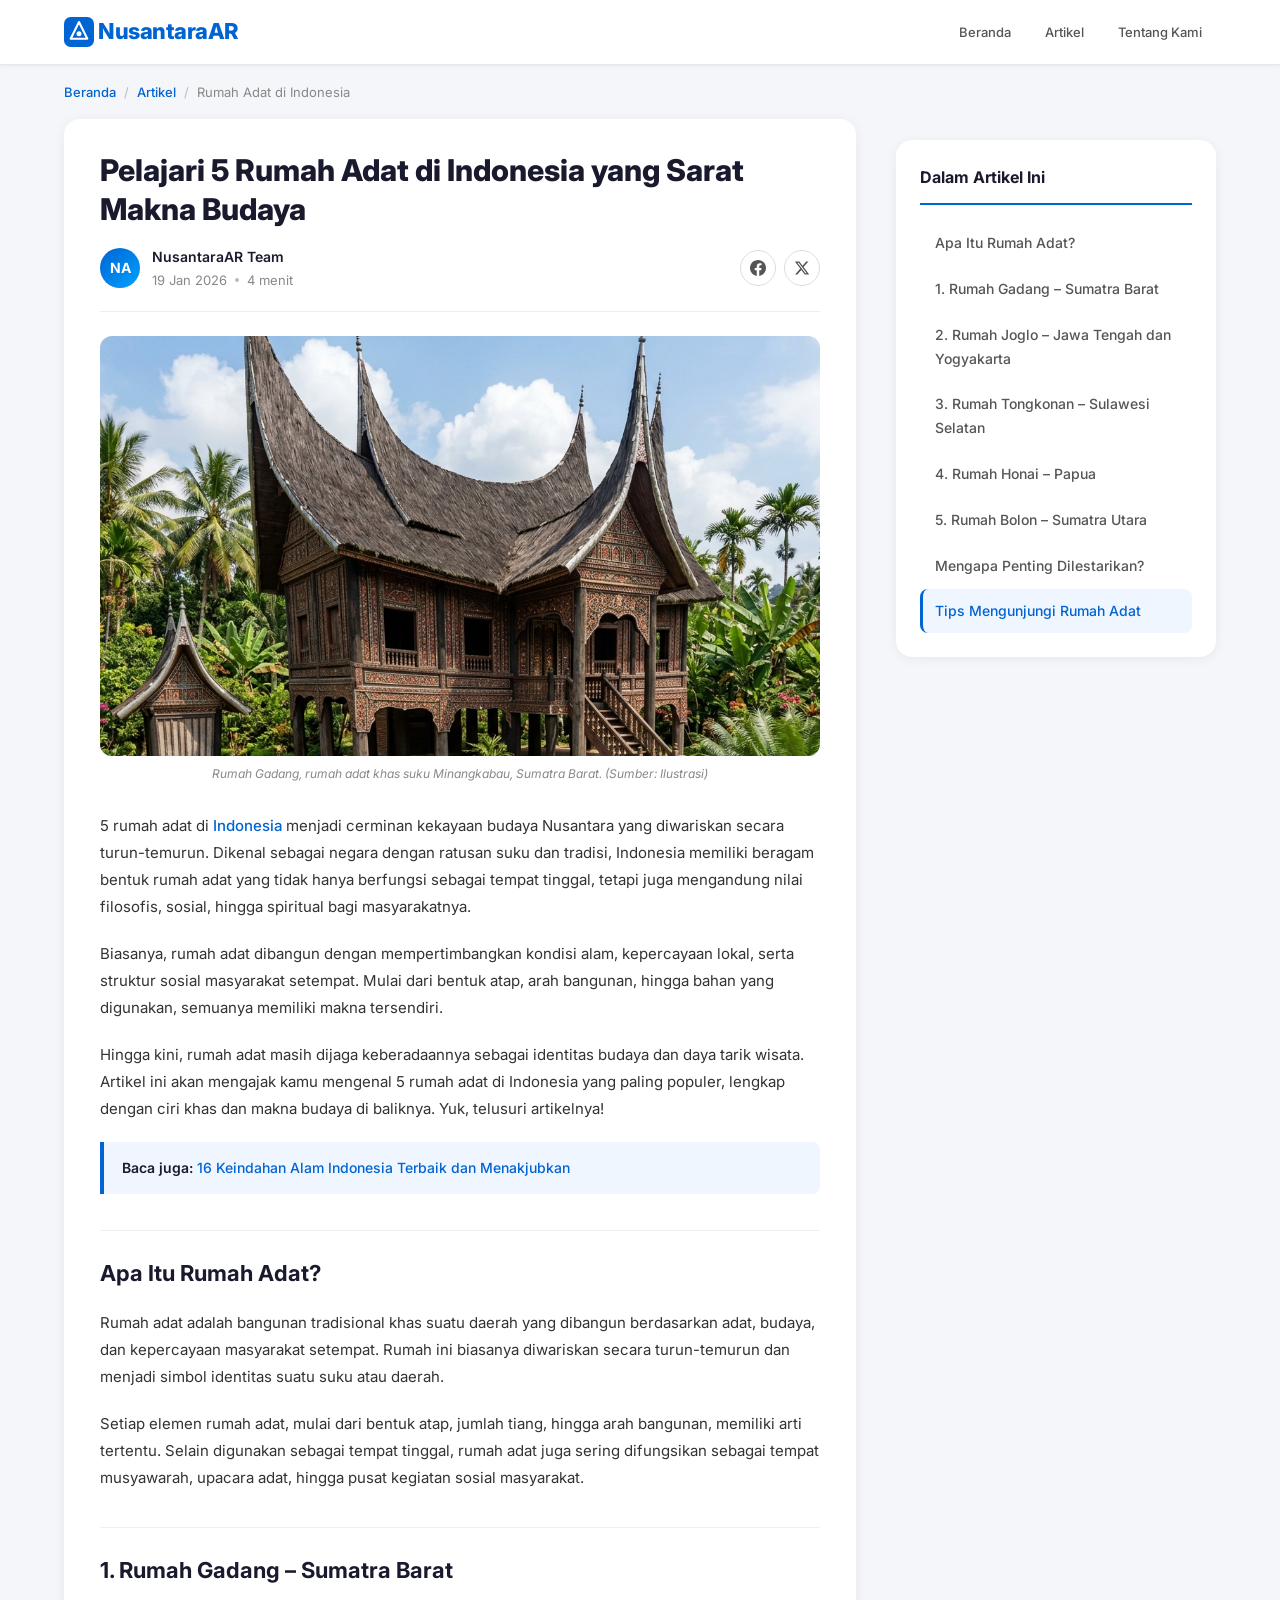
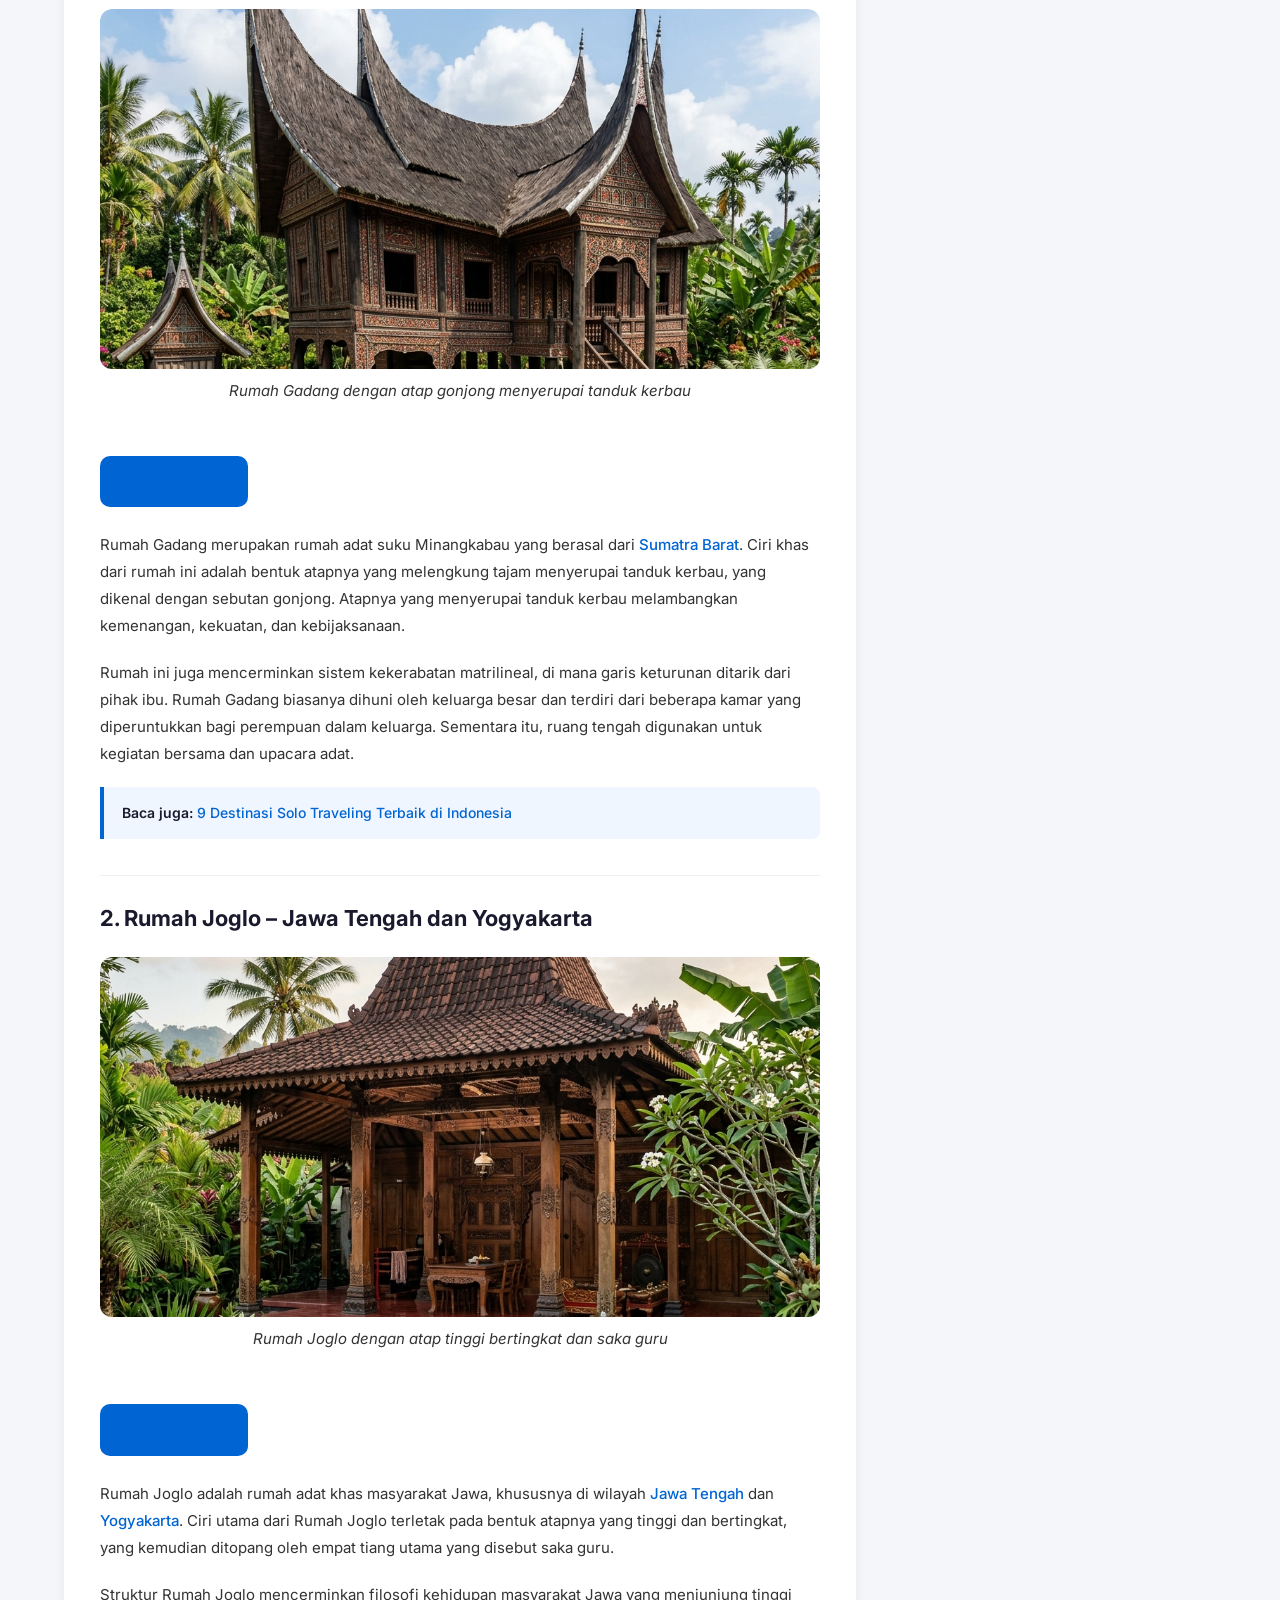
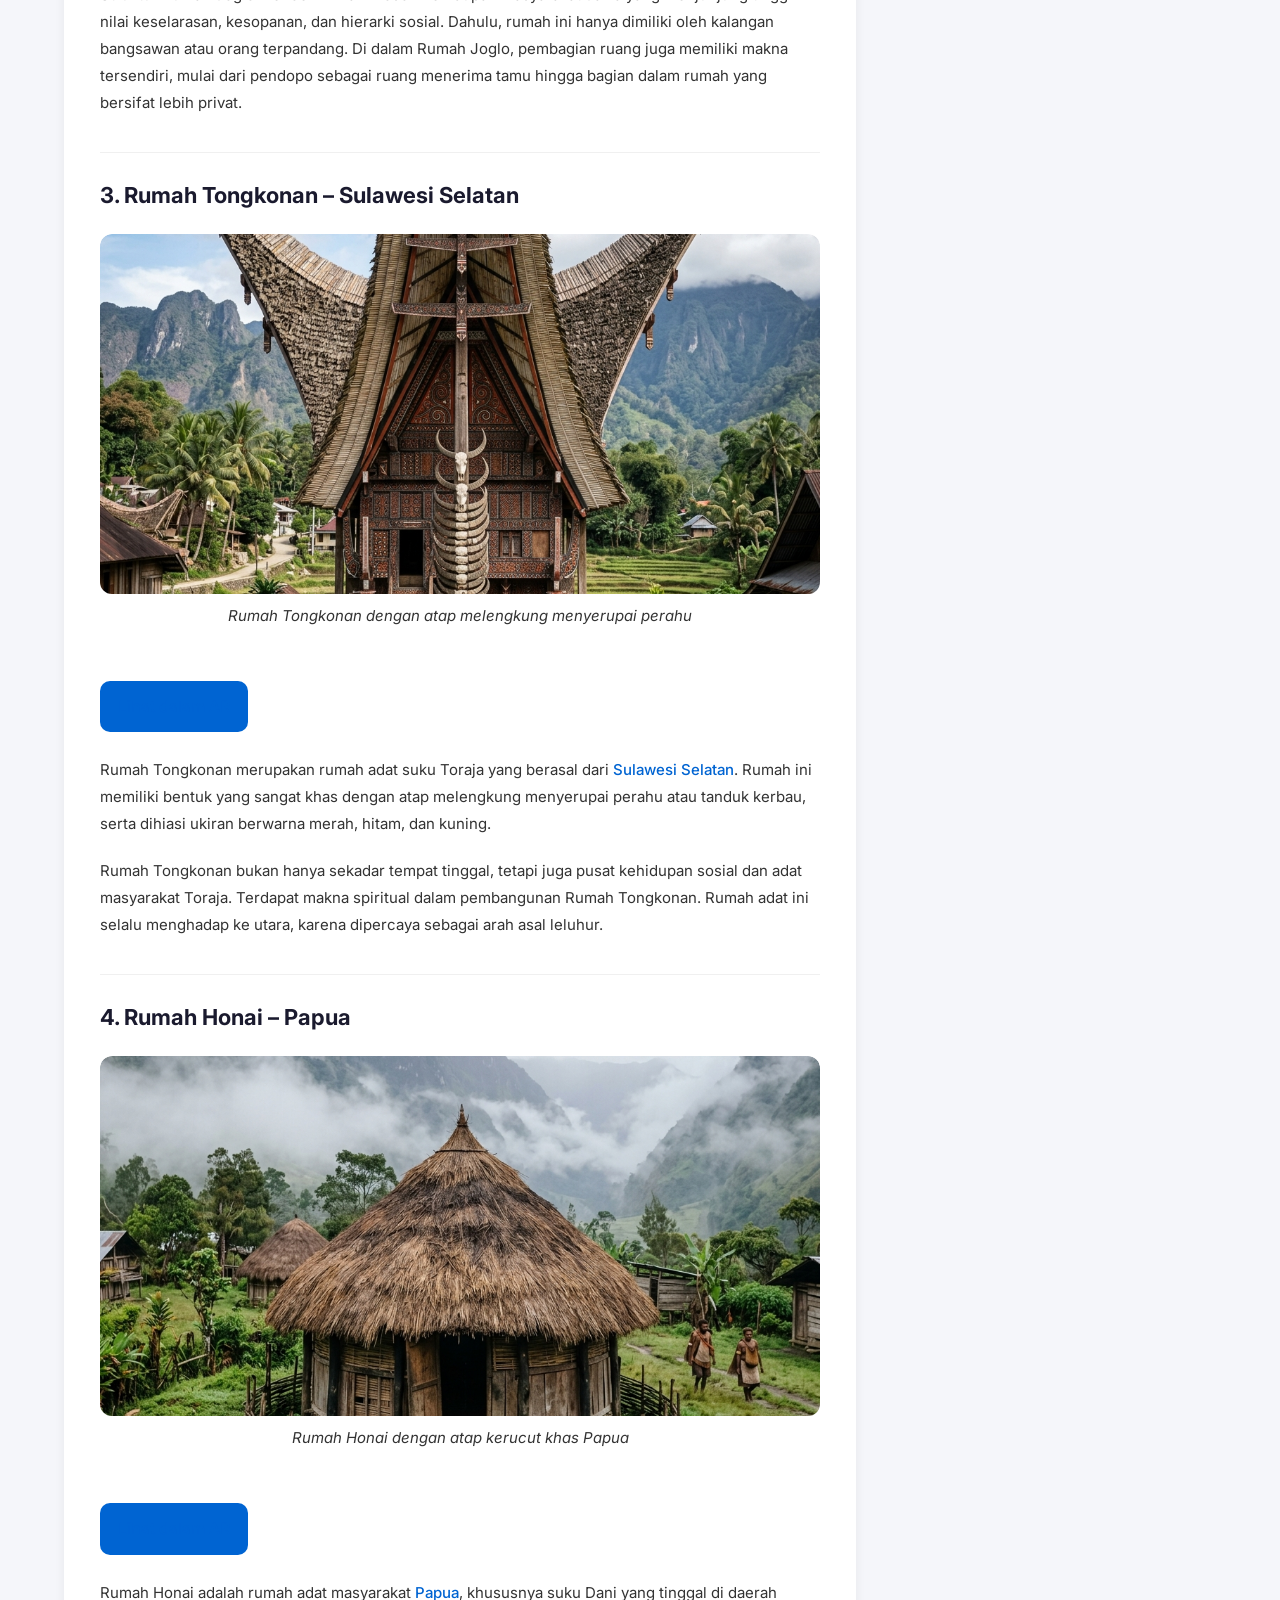
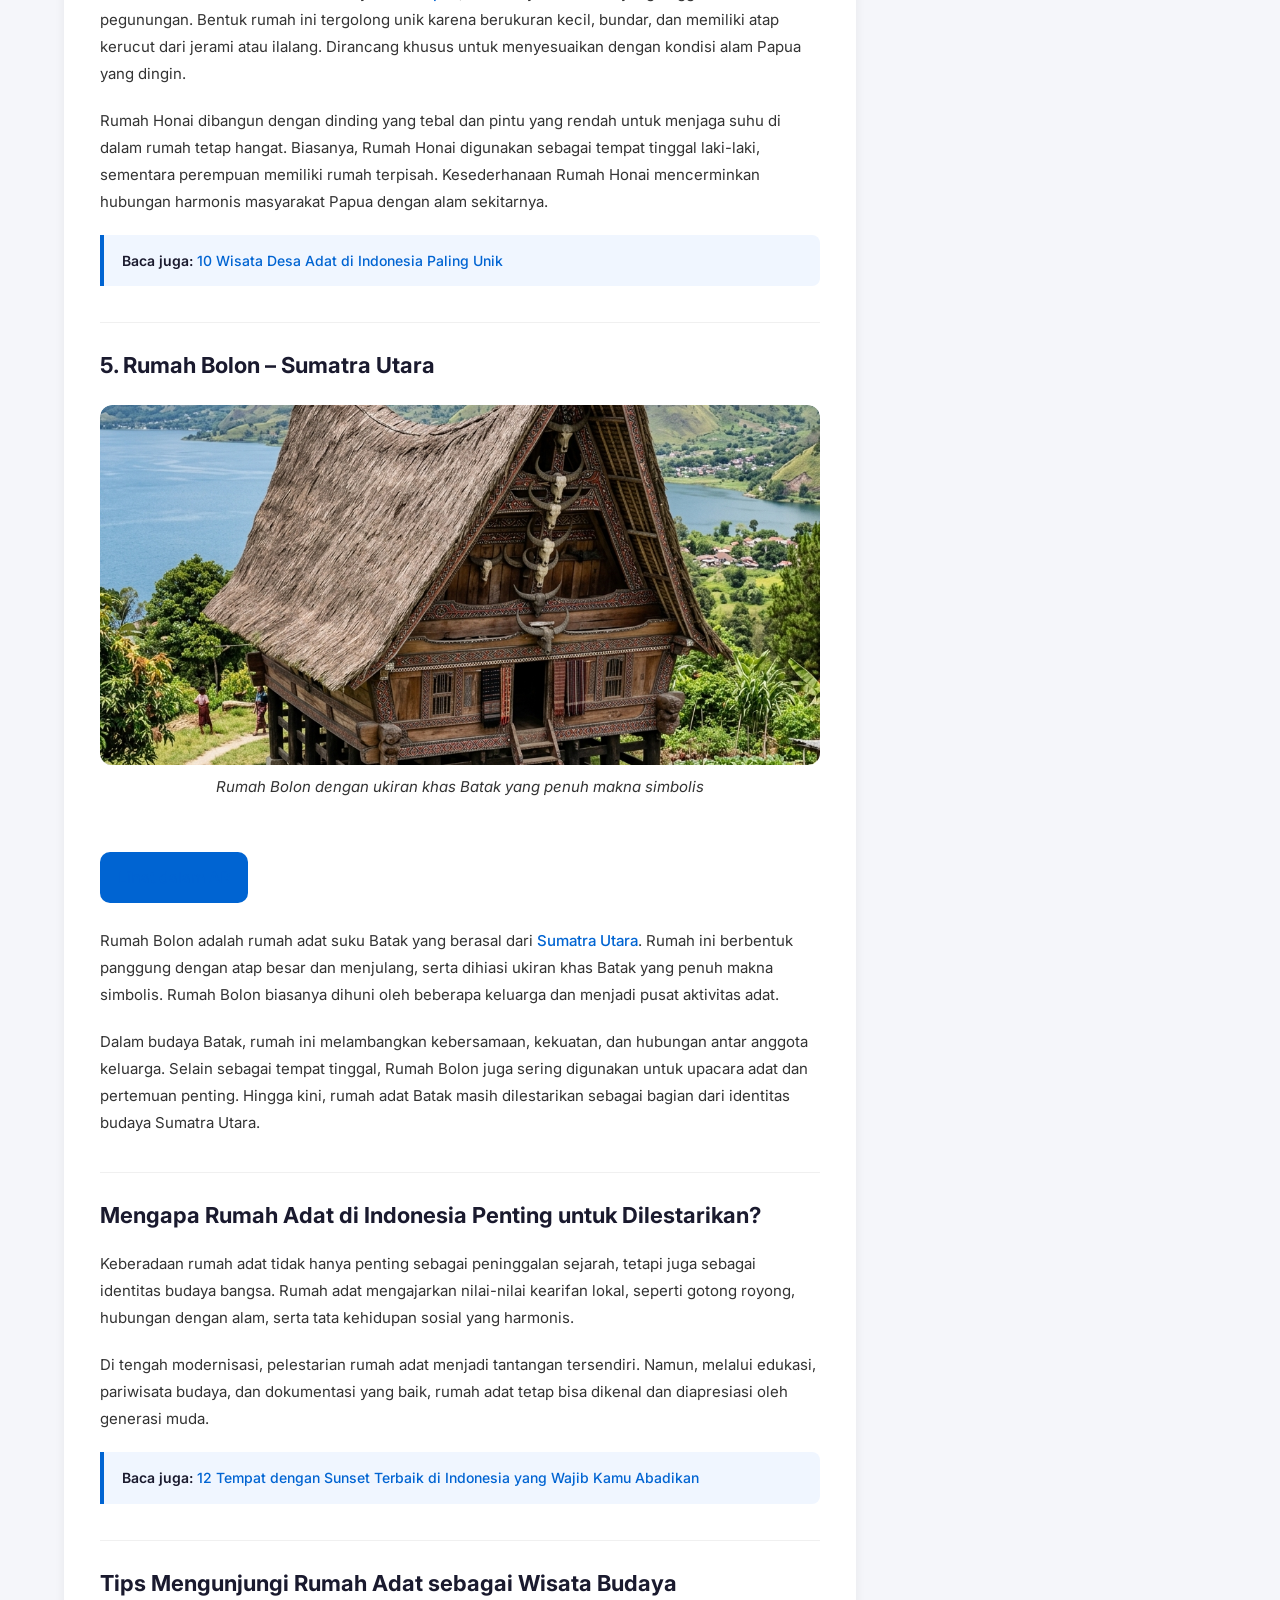
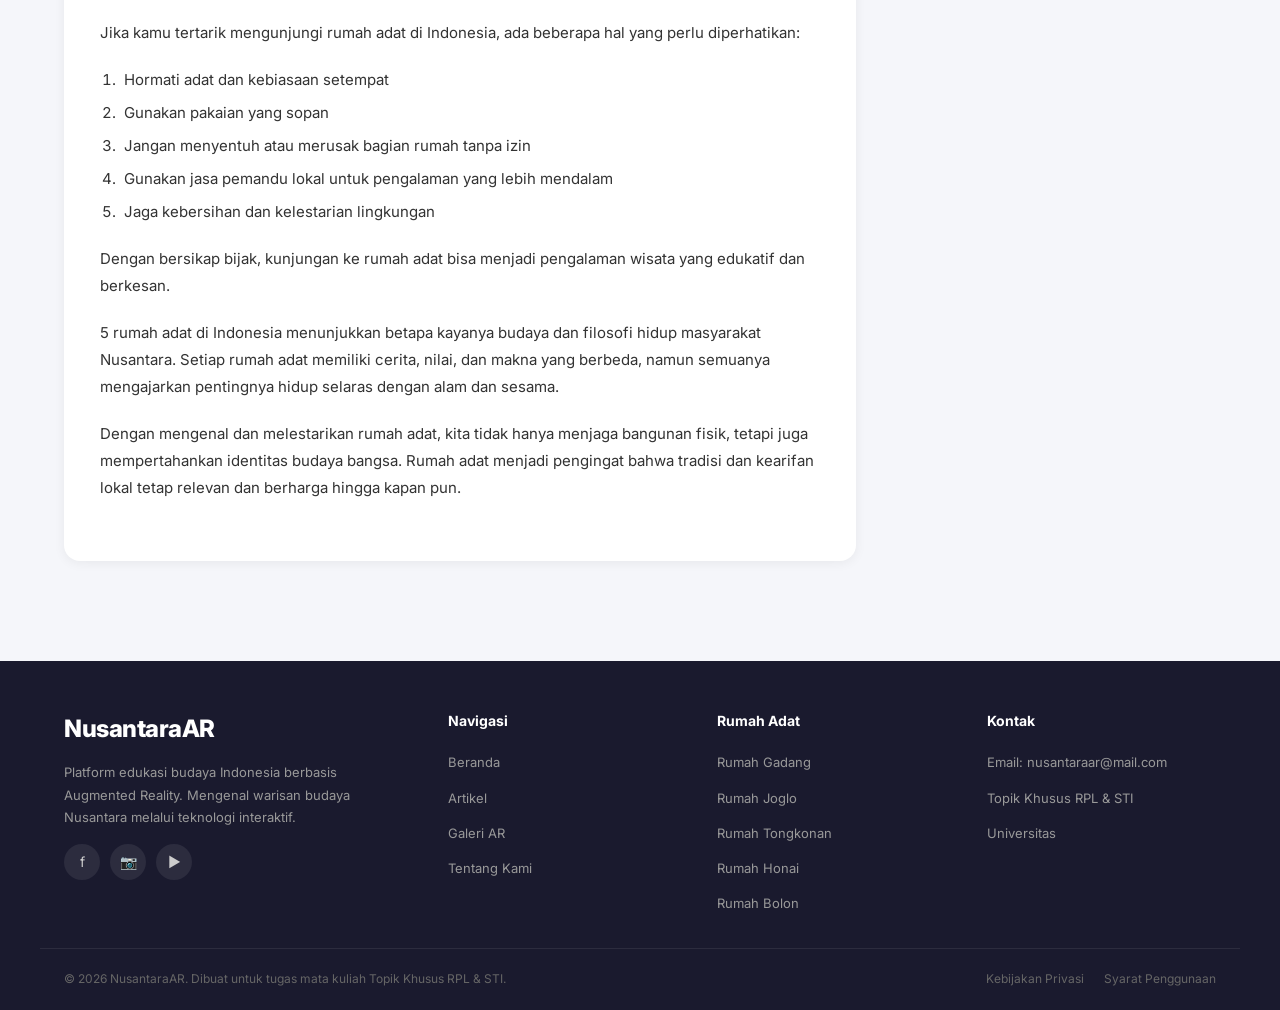
==== index.html @ b7b06174 "Initial commit project website clone" ====
<!DOCTYPE html>
<html lang="id">
<head>
  <meta charset="UTF-8">
  <meta name="viewport" content="width=device-width, initial-scale=1.0">
  <meta name="description" content="Pelajari 5 rumah adat di Indonesia lengkap dengan ciri khas arsitektur, fungsi, dan nilai filosofisnya di sini.">
  <title>5 Rumah Adat di Indonesia Beserta Makna dan Ciri Khasnya | NusantaraAR</title>
  <link rel="stylesheet" href="styles.css">
  <link rel="icon" href="data:image/svg+xml,<svg xmlns='http://www.w3.org/2000/svg' viewBox='0 0 100 100'><text y='.9em' font-size='90'>🏠</text></svg>">
</head>
<body>

  <!-- ===== Top Header ===== -->
  <header class="top-header" id="top-header">
    <div class="top-header-inner">
      <a href="#" class="logo" id="logo">
        <svg viewBox="0 0 36 36" fill="none" xmlns="http://www.w3.org/2000/svg" height="28" width="28">
          <rect width="36" height="36" rx="8" fill="#0064d2"/>
          <path d="M8 26 L18 6 L28 26 Z" fill="none" stroke="#fff" stroke-width="2.5" stroke-linejoin="round"/>
          <circle cx="18" cy="20" r="3" fill="#fff"/>
        </svg>
        <span class="logo-text">NusantaraAR</span>
      </a>
      <div class="header-right">
        <a href="#" class="header-link" id="link-beranda">Beranda</a>
        <a href="#" class="header-link" id="link-artikel">Artikel</a>
        <a href="#" class="header-link hide-mobile" id="link-tentang">Tentang Kami</a>
      </div>
    </div>
  </header>

  <!-- ===== Breadcrumbs ===== -->
  <div class="breadcrumbs" id="breadcrumbs">
    <div class="breadcrumbs-list">
      <a href="#">Beranda</a>
      <span class="sep">/</span>
      <a href="#">Artikel</a>
      <span class="sep">/</span>
      <span>Rumah Adat di Indonesia</span>
    </div>
  </div>

  <!-- ===== Main Content ===== -->
  <div class="main-container">

    <!-- Article -->
    <article class="article" id="article">

      <!-- Article Header -->
      <div class="article-header">
        <h1 class="article-title" id="article-title">Pelajari 5 Rumah Adat di Indonesia yang Sarat Makna Budaya</h1>
        <div class="article-meta">
          <div class="meta-left">
            <div class="author-avatar" id="author-avatar">NA</div>
            <div class="author-info">
              <span class="author-name">NusantaraAR Team</span>
              <div class="meta-details">
                <span>19 Jan 2026</span>
                <span class="dot"></span>
                <span>4 menit</span>
              </div>
            </div>
          </div>
          <div class="share-buttons">
            <a href="#" class="share-btn" id="share-fb" title="Bagikan ke Facebook">
              <svg width="16" height="16" viewBox="0 0 24 24" fill="currentColor"><path d="M24 12.073c0-6.627-5.373-12-12-12s-12 5.373-12 12c0 5.99 4.388 10.954 10.125 11.854v-8.385H7.078v-3.47h3.047V9.43c0-3.007 1.792-4.669 4.533-4.669 1.312 0 2.686.235 2.686.235v2.953H15.83c-1.491 0-1.956.925-1.956 1.874v2.25h3.328l-.532 3.47h-2.796v8.385C19.612 23.027 24 18.062 24 12.073z"/></svg>
            </a>
            <a href="#" class="share-btn" id="share-x" title="Bagikan ke X">
              <svg width="16" height="16" viewBox="0 0 24 24" fill="currentColor"><path d="M18.244 2.25h3.308l-7.227 8.26 8.502 11.24H16.17l-5.214-6.817L4.99 21.75H1.68l7.73-8.835L1.254 2.25H8.08l4.713 6.231zm-1.161 17.52h1.833L7.084 4.126H5.117z"/></svg>
            </a>
          </div>
        </div>
      </div>

      <!-- Hero Image -->
      <div class="hero-image" id="hero-image">
        <img src="images/rumah-gadang.png" alt="Rumah Gadang - Rumah adat Minangkabau, Sumatra Barat" loading="eager">
        <p class="image-caption">Rumah Gadang, rumah adat khas suku Minangkabau, Sumatra Barat. (Sumber: Ilustrasi)</p>
      </div>

      <!-- Article Body -->
      <div class="article-body" id="article-body">

        <p>
          5 rumah adat di <a href="#">Indonesia</a> menjadi cerminan kekayaan budaya Nusantara yang diwariskan secara turun-temurun. Dikenal sebagai negara dengan ratusan suku dan tradisi, Indonesia memiliki beragam bentuk rumah adat yang tidak hanya berfungsi sebagai tempat tinggal, tetapi juga mengandung nilai filosofis, sosial, hingga spiritual bagi masyarakatnya.
        </p>
        <p>
          Biasanya, rumah adat dibangun dengan mempertimbangkan kondisi alam, kepercayaan lokal, serta struktur sosial masyarakat setempat. Mulai dari bentuk atap, arah bangunan, hingga bahan yang digunakan, semuanya memiliki makna tersendiri.
        </p>
        <p>
          Hingga kini, rumah adat masih dijaga keberadaannya sebagai identitas budaya dan daya tarik wisata. Artikel ini akan mengajak kamu mengenal 5 rumah adat di Indonesia yang paling populer, lengkap dengan ciri khas dan makna budaya di baliknya. Yuk, telusuri artikelnya!
        </p>

        <div class="read-also">
          <span>Baca juga:</span> <a href="#">16 Keindahan Alam Indonesia Terbaik dan Menakjubkan</a>
        </div>

        <!-- Section: Apa Itu Rumah Adat -->
        <h2 id="section-apa-itu">Apa Itu Rumah Adat?</h2>
        <p>
          Rumah adat adalah bangunan tradisional khas suatu daerah yang dibangun berdasarkan adat, budaya, dan kepercayaan masyarakat setempat. Rumah ini biasanya diwariskan secara turun-temurun dan menjadi simbol identitas suatu suku atau daerah.
        </p>
        <p>
          Setiap elemen rumah adat, mulai dari bentuk atap, jumlah tiang, hingga arah bangunan, memiliki arti tertentu. Selain digunakan sebagai tempat tinggal, rumah adat juga sering difungsikan sebagai tempat musyawarah, upacara adat, hingga pusat kegiatan sosial masyarakat.
        </p>

        <!-- Section 1: Rumah Gadang -->
        <h2 id="section-gadang">1. Rumah Gadang – Sumatra Barat</h2>
        <div class="section-image" id="img-gadang">
          <img src="images/rumah-gadang.png" alt="Rumah Gadang - Sumatra Barat" loading="lazy">
          <p class="image-caption">Rumah Gadang dengan atap gonjong menyerupai tanduk kerbau</p>
        </div>
        <div class="ar-button-wrapper">
          <a href="ar.html" class="btn-ar">Lihat dalam AR</a>
        </div>
        <p>
          Rumah Gadang merupakan rumah adat suku Minangkabau yang berasal dari <a href="#">Sumatra Barat</a>. Ciri khas dari rumah ini adalah bentuk atapnya yang melengkung tajam menyerupai tanduk kerbau, yang dikenal dengan sebutan gonjong. Atapnya yang menyerupai tanduk kerbau melambangkan kemenangan, kekuatan, dan kebijaksanaan.
        </p>
        <p>
          Rumah ini juga mencerminkan sistem kekerabatan matrilineal, di mana garis keturunan ditarik dari pihak ibu. Rumah Gadang biasanya dihuni oleh keluarga besar dan terdiri dari beberapa kamar yang diperuntukkan bagi perempuan dalam keluarga. Sementara itu, ruang tengah digunakan untuk kegiatan bersama dan upacara adat.
        </p>

        <div class="read-also">
          <span>Baca juga:</span> <a href="#">9 Destinasi Solo Traveling Terbaik di Indonesia</a>
        </div>

        <!-- Section 2: Rumah Joglo -->
        <h2 id="section-joglo">2. Rumah Joglo – Jawa Tengah dan Yogyakarta</h2>
        <div class="section-image" id="img-joglo">
          <img src="images/rumah-joglo.png" alt="Rumah Joglo - Jawa Tengah dan Yogyakarta" loading="lazy">
          <p class="image-caption">Rumah Joglo dengan atap tinggi bertingkat dan saka guru</p>
        </div>
        <div class="ar-button-wrapper">
          <a href="ar.html" class="btn-ar">Lihat dalam AR</a>
        </div>
        <p>
          Rumah Joglo adalah rumah adat khas masyarakat Jawa, khususnya di wilayah <a href="#">Jawa Tengah</a> dan <a href="#">Yogyakarta</a>. Ciri utama dari Rumah Joglo terletak pada bentuk atapnya yang tinggi dan bertingkat, yang kemudian ditopang oleh empat tiang utama yang disebut saka guru.
        </p>
        <p>
          Struktur Rumah Joglo mencerminkan filosofi kehidupan masyarakat Jawa yang menjunjung tinggi nilai keselarasan, kesopanan, dan hierarki sosial. Dahulu, rumah ini hanya dimiliki oleh kalangan bangsawan atau orang terpandang. Di dalam Rumah Joglo, pembagian ruang juga memiliki makna tersendiri, mulai dari pendopo sebagai ruang menerima tamu hingga bagian dalam rumah yang bersifat lebih privat.
        </p>

        <!-- Section 3: Rumah Tongkonan -->
        <h2 id="section-tongkonan">3. Rumah Tongkonan – Sulawesi Selatan</h2>
        <div class="section-image" id="img-tongkonan">
          <img src="images/rumah-tongkonan.png" alt="Rumah Tongkonan - Sulawesi Selatan" loading="lazy">
          <p class="image-caption">Rumah Tongkonan dengan atap melengkung menyerupai perahu</p>
        </div>
        <div class="ar-button-wrapper">
          <a href="ar.html" class="btn-ar">Lihat dalam AR</a>
        </div>
        <p>
          Rumah Tongkonan merupakan rumah adat suku Toraja yang berasal dari <a href="#">Sulawesi Selatan</a>. Rumah ini memiliki bentuk yang sangat khas dengan atap melengkung menyerupai perahu atau tanduk kerbau, serta dihiasi ukiran berwarna merah, hitam, dan kuning.
        </p>
        <p>
          Rumah Tongkonan bukan hanya sekadar tempat tinggal, tetapi juga pusat kehidupan sosial dan adat masyarakat Toraja. Terdapat makna spiritual dalam pembangunan Rumah Tongkonan. Rumah adat ini selalu menghadap ke utara, karena dipercaya sebagai arah asal leluhur.
        </p>

        <!-- Section 4: Rumah Honai -->
        <h2 id="section-honai">4. Rumah Honai – Papua</h2>
        <div class="section-image" id="img-honai">
          <img src="images/rumah-honai.png" alt="Rumah Honai - Papua" loading="lazy">
          <p class="image-caption">Rumah Honai dengan atap kerucut khas Papua</p>
        </div>
        <div class="ar-button-wrapper">
          <a href="ar.html" class="btn-ar">Lihat dalam AR</a>
        </div>
        <p>
          Rumah Honai adalah rumah adat masyarakat <a href="#">Papua</a>, khususnya suku Dani yang tinggal di daerah pegunungan. Bentuk rumah ini tergolong unik karena berukuran kecil, bundar, dan memiliki atap kerucut dari jerami atau ilalang. Dirancang khusus untuk menyesuaikan dengan kondisi alam Papua yang dingin.
        </p>
        <p>
          Rumah Honai dibangun dengan dinding yang tebal dan pintu yang rendah untuk menjaga suhu di dalam rumah tetap hangat. Biasanya, Rumah Honai digunakan sebagai tempat tinggal laki-laki, sementara perempuan memiliki rumah terpisah. Kesederhanaan Rumah Honai mencerminkan hubungan harmonis masyarakat Papua dengan alam sekitarnya.
        </p>

        <div class="read-also">
          <span>Baca juga:</span> <a href="#">10 Wisata Desa Adat di Indonesia Paling Unik</a>
        </div>

        <!-- Section 5: Rumah Bolon -->
        <h2 id="section-bolon">5. Rumah Bolon – Sumatra Utara</h2>
        <div class="section-image" id="img-bolon">
          <img src="images/rumah-bolon.png" alt="Rumah Bolon - Sumatra Utara" loading="lazy">
          <p class="image-caption">Rumah Bolon dengan ukiran khas Batak yang penuh makna simbolis</p>
        </div>
        <div class="ar-button-wrapper">
          <a href="ar.html" class="btn-ar">Lihat dalam AR</a>
        </div>
        <p>
          Rumah Bolon adalah rumah adat suku Batak yang berasal dari <a href="#">Sumatra Utara</a>. Rumah ini berbentuk panggung dengan atap besar dan menjulang, serta dihiasi ukiran khas Batak yang penuh makna simbolis. Rumah Bolon biasanya dihuni oleh beberapa keluarga dan menjadi pusat aktivitas adat.
        </p>
        <p>
          Dalam budaya Batak, rumah ini melambangkan kebersamaan, kekuatan, dan hubungan antar anggota keluarga. Selain sebagai tempat tinggal, Rumah Bolon juga sering digunakan untuk upacara adat dan pertemuan penting. Hingga kini, rumah adat Batak masih dilestarikan sebagai bagian dari identitas budaya Sumatra Utara.
        </p>

        <!-- Section: Pelestarian -->
        <h2 id="section-pelestarian">Mengapa Rumah Adat di Indonesia Penting untuk Dilestarikan?</h2>
        <p>
          Keberadaan rumah adat tidak hanya penting sebagai peninggalan sejarah, tetapi juga sebagai identitas budaya bangsa. Rumah adat mengajarkan nilai-nilai kearifan lokal, seperti gotong royong, hubungan dengan alam, serta tata kehidupan sosial yang harmonis.
        </p>
        <p>
          Di tengah modernisasi, pelestarian rumah adat menjadi tantangan tersendiri. Namun, melalui edukasi, pariwisata budaya, dan dokumentasi yang baik, rumah adat tetap bisa dikenal dan diapresiasi oleh generasi muda.
        </p>

        <div class="read-also">
          <span>Baca juga:</span> <a href="#">12 Tempat dengan Sunset Terbaik di Indonesia yang Wajib Kamu Abadikan</a>
        </div>

        <!-- Section: Tips -->
        <h2 id="section-tips">Tips Mengunjungi Rumah Adat sebagai Wisata Budaya</h2>
        <p>Jika kamu tertarik mengunjungi rumah adat di Indonesia, ada beberapa hal yang perlu diperhatikan:</p>
        <ol class="tips-list">
          <li>Hormati adat dan kebiasaan setempat</li>
          <li>Gunakan pakaian yang sopan</li>
          <li>Jangan menyentuh atau merusak bagian rumah tanpa izin</li>
          <li>Gunakan jasa pemandu lokal untuk pengalaman yang lebih mendalam</li>
          <li>Jaga kebersihan dan kelestarian lingkungan</li>
        </ol>
        <p>
          Dengan bersikap bijak, kunjungan ke rumah adat bisa menjadi pengalaman wisata yang edukatif dan berkesan.
        </p>
        <p>
          5 rumah adat di Indonesia menunjukkan betapa kayanya budaya dan filosofi hidup masyarakat Nusantara. Setiap rumah adat memiliki cerita, nilai, dan makna yang berbeda, namun semuanya mengajarkan pentingnya hidup selaras dengan alam dan sesama.
        </p>
        <p>
          Dengan mengenal dan melestarikan rumah adat, kita tidak hanya menjaga bangunan fisik, tetapi juga mempertahankan identitas budaya bangsa. Rumah adat menjadi pengingat bahwa tradisi dan kearifan lokal tetap relevan dan berharga hingga kapan pun.
        </p>

      </div>
    </article>

    <!-- Sidebar -->
    <aside class="sidebar" id="sidebar">
      <div class="toc-card">
        <h3 class="toc-title">Dalam Artikel Ini</h3>
        <nav class="toc-list" id="toc-list">
          <a href="#section-apa-itu">Apa Itu Rumah Adat?</a>
          <a href="#section-gadang">1. Rumah Gadang – Sumatra Barat</a>
          <a href="#section-joglo">2. Rumah Joglo – Jawa Tengah dan Yogyakarta</a>
          <a href="#section-tongkonan">3. Rumah Tongkonan – Sulawesi Selatan</a>
          <a href="#section-honai">4. Rumah Honai – Papua</a>
          <a href="#section-bolon">5. Rumah Bolon – Sumatra Utara</a>
          <a href="#section-pelestarian">Mengapa Penting Dilestarikan?</a>
          <a href="#section-tips">Tips Mengunjungi Rumah Adat</a>
        </nav>
      </div>
    </aside>

  </div>

  <!-- ===== Footer ===== -->
  <footer class="footer" id="footer">
    <div class="footer-top">
      <div class="footer-brand">
        <div class="logo-text">NusantaraAR</div>
        <p>Platform edukasi budaya Indonesia berbasis Augmented Reality. Mengenal warisan budaya Nusantara melalui teknologi interaktif.</p>
        <div class="footer-social">
          <a href="#" class="social-icon" id="social-fb" title="Facebook">f</a>
          <a href="#" class="social-icon" id="social-ig" title="Instagram">📷</a>
          <a href="#" class="social-icon" id="social-yt" title="YouTube">▶</a>
        </div>
      </div>
      <div class="footer-col">
        <h4>Navigasi</h4>
        <ul>
          <li><a href="#">Beranda</a></li>
          <li><a href="#">Artikel</a></li>
          <li><a href="#">Galeri AR</a></li>
          <li><a href="#">Tentang Kami</a></li>
        </ul>
      </div>
      <div class="footer-col">
        <h4>Rumah Adat</h4>
        <ul>
          <li><a href="#section-gadang">Rumah Gadang</a></li>
          <li><a href="#section-joglo">Rumah Joglo</a></li>
          <li><a href="#section-tongkonan">Rumah Tongkonan</a></li>
          <li><a href="#section-honai">Rumah Honai</a></li>
          <li><a href="#section-bolon">Rumah Bolon</a></li>
        </ul>
      </div>
      <div class="footer-col">
        <h4>Kontak</h4>
        <ul>
          <li><a href="#">Email: nusantaraar@mail.com</a></li>
          <li><a href="#">Topik Khusus RPL &amp; STI</a></li>
          <li><a href="#">Universitas</a></li>
        </ul>
      </div>
    </div>
    <div class="footer-bottom">
      <p>&copy; 2026 NusantaraAR. Dibuat untuk tugas mata kuliah Topik Khusus RPL &amp; STI.</p>
      <div class="footer-bottom-links">
        <a href="#">Kebijakan Privasi</a>
        <a href="#">Syarat Penggunaan</a>
      </div>
    </div>
  </footer>

  <!-- ===== Scroll Spy Script ===== -->
  <script>
    // Table of Contents - Active link on scroll
    document.addEventListener('DOMContentLoaded', () => {
      const tocLinks = document.querySelectorAll('#toc-list a');
      const sections = [];

      tocLinks.forEach(link => {
        const id = link.getAttribute('href').substring(1);
        const section = document.getElementById(id);
        if (section) sections.push({ link, section });
      });

      const observerOptions = {
        rootMargin: '-100px 0px -60% 0px',
        threshold: 0
      };

      const observer = new IntersectionObserver((entries) => {
        entries.forEach(entry => {
          if (entry.isIntersecting) {
            tocLinks.forEach(l => l.classList.remove('active'));
            const activeLink = document.querySelector(`#toc-list a[href="#${entry.target.id}"]`);
            if (activeLink) activeLink.classList.add('active');
          }
        });
      }, observerOptions);

      sections.forEach(({ section }) => observer.observe(section));

      // Smooth scroll for TOC links
      tocLinks.forEach(link => {
        link.addEventListener('click', (e) => {
          e.preventDefault();
          const id = link.getAttribute('href').substring(1);
          const target = document.getElementById(id);
          if (target) {
            target.scrollIntoView({ behavior: 'smooth', block: 'start' });
          }
        });
      });
    });
  </script>
</body>
</html>
---- styles.css ----
/* ===== Reset & Base ===== */
@import url('https://fonts.googleapis.com/css2?family=Inter:wght@400;500;600;700;800&display=swap');

*,
*::before,
*::after {
  margin: 0;
  padding: 0;
  box-sizing: border-box;
}

html {
  scroll-behavior: smooth;
}

body {
  font-family: 'Inter', -apple-system, BlinkMacSystemFont, 'Segoe UI', Roboto, sans-serif;
  color: #1a1a2e;
  background: #f5f6fa;
  line-height: 1.7;
  -webkit-font-smoothing: antialiased;
}

a {
  text-decoration: none;
  color: inherit;
}

ul, ol {
  list-style: none;
}

img {
  max-width: 100%;
  display: block;
}

/* ===== Top Header Bar ===== */
.top-header {
  background: #fff;
  border-bottom: 1px solid #e8e8e8;
  position: sticky;
  top: 0;
  z-index: 1000;
  box-shadow: 0 1px 4px rgba(0, 0, 0, 0.06);
}

.top-header-inner {
  max-width: 1200px;
  margin: 0 auto;
  padding: 0 24px;
  display: flex;
  align-items: center;
  justify-content: space-between;
  height: 64px;
}

.logo {
  display: flex;
  align-items: center;
  gap: 4px;
}

.logo svg {
  height: 30px;
  width: auto;
}

.logo-text {
  font-size: 22px;
  font-weight: 800;
  color: #0064d2;
  letter-spacing: -0.5px;
}

.header-right {
  display: flex;
  align-items: center;
  gap: 6px;
}

.header-link {
  font-size: 13px;
  font-weight: 500;
  color: #555;
  padding: 8px 14px;
  border-radius: 8px;
  transition: all 0.2s ease;
}

.header-link:hover {
  background: #f0f6ff;
  color: #0064d2;
}

.header-divider {
  width: 1px;
  height: 20px;
  background: #ddd;
  margin: 0 4px;
}

.btn-login {
  font-size: 13px;
  font-weight: 600;
  color: #0064d2;
  padding: 8px 20px;
  border: 2px solid #0064d2;
  border-radius: 8px;
  transition: all 0.2s ease;
  cursor: pointer;
  background: transparent;
}

.btn-login:hover {
  background: #0064d2;
  color: #fff;
}

/* ===== Service Navigation ===== */
.service-nav {
  background: #fff;
  border-bottom: 1px solid #e8e8e8;
  overflow-x: auto;
}

.service-nav::-webkit-scrollbar {
  display: none;
}

.service-nav-inner {
  max-width: 1200px;
  margin: 0 auto;
  padding: 0 24px;
  display: flex;
  align-items: center;
  gap: 4px;
  height: 56px;
}

.service-item {
  display: flex;
  align-items: center;
  gap: 6px;
  padding: 8px 14px;
  border-radius: 8px;
  font-size: 13px;
  font-weight: 500;
  color: #555;
  white-space: nowrap;
  transition: all 0.2s ease;
  cursor: pointer;
}

.service-item:hover {
  background: #f0f6ff;
  color: #0064d2;
}

.service-item svg,
.service-item .service-icon {
  width: 20px;
  height: 20px;
  flex-shrink: 0;
}

.service-icon {
  font-size: 16px;
}

/* ===== Breadcrumbs ===== */
.breadcrumbs {
  max-width: 1200px;
  margin: 0 auto;
  padding: 16px 24px;
}

.breadcrumbs-list {
  display: flex;
  align-items: center;
  gap: 8px;
  font-size: 13px;
  color: #888;
}

.breadcrumbs-list a {
  color: #0064d2;
  font-weight: 500;
  transition: color 0.2s;
}

.breadcrumbs-list a:hover {
  color: #004fa3;
  text-decoration: underline;
}

.breadcrumbs-list .sep {
  color: #bbb;
}

/* ===== Main Content Layout ===== */
.main-container {
  max-width: 1200px;
  margin: 0 auto;
  padding: 0 24px 40px;
  display: grid;
  grid-template-columns: 1fr 320px;
  gap: 40px;
  align-items: start;
}

/* ===== Article ===== */
.article {
  background: #fff;
  border-radius: 16px;
  overflow: hidden;
  box-shadow: 0 2px 12px rgba(0, 0, 0, 0.06);
}

.article-header {
  padding: 32px 36px 0;
}

.article-title {
  font-size: 30px;
  font-weight: 800;
  line-height: 1.3;
  color: #1a1a2e;
  margin-bottom: 16px;
}

.article-meta {
  display: flex;
  align-items: center;
  justify-content: space-between;
  padding-bottom: 20px;
  border-bottom: 1px solid #eee;
  margin-bottom: 24px;
}

.meta-left {
  display: flex;
  align-items: center;
  gap: 12px;
}

.author-avatar {
  width: 40px;
  height: 40px;
  border-radius: 50%;
  background: linear-gradient(135deg, #0064d2, #00a1ff);
  display: flex;
  align-items: center;
  justify-content: center;
  color: #fff;
  font-weight: 700;
  font-size: 14px;
}

.author-info {
  display: flex;
  flex-direction: column;
}

.author-name {
  font-size: 14px;
  font-weight: 600;
  color: #1a1a2e;
}

.meta-details {
  font-size: 13px;
  color: #888;
  display: flex;
  align-items: center;
  gap: 8px;
}

.meta-details .dot {
  width: 4px;
  height: 4px;
  border-radius: 50%;
  background: #bbb;
}

.share-buttons {
  display: flex;
  gap: 8px;
}

.share-btn {
  width: 36px;
  height: 36px;
  border-radius: 50%;
  border: 1px solid #ddd;
  display: flex;
  align-items: center;
  justify-content: center;
  cursor: pointer;
  transition: all 0.2s;
  background: #fff;
  color: #555;
}

.share-btn:hover {
  border-color: #0064d2;
  color: #0064d2;
  background: #f0f6ff;
}

/* Hero Image */
.hero-image {
  padding: 0 36px;
  margin-bottom: 28px;
}

.hero-image img {
  width: 100%;
  border-radius: 12px;
  object-fit: cover;
  max-height: 420px;
}

.image-caption {
  font-size: 12px;
  color: #888;
  text-align: center;
  margin-top: 8px;
  font-style: italic;
}

/* Article Body */
.article-body {
  padding: 0 36px 40px;
}

.article-body p {
  font-size: 15px;
  line-height: 1.8;
  color: #333;
  margin-bottom: 20px;
}

.article-body a {
  color: #0064d2;
  font-weight: 500;
  transition: color 0.2s;
}

.article-body a:hover {
  color: #004fa3;
  text-decoration: underline;
}

.article-body h2 {
  font-size: 22px;
  font-weight: 700;
  color: #1a1a2e;
  margin-top: 36px;
  margin-bottom: 16px;
  padding-top: 24px;
  border-top: 1px solid #f0f0f0;
}

.article-body h2:first-child {
  margin-top: 0;
  border-top: none;
  padding-top: 0;
}

.section-image {
  margin: 20px 0;
  border-radius: 12px;
  overflow: hidden;
  position: relative;
}

.section-image img {
  width: 100%;
  object-fit: cover;
  max-height: 360px;
  border-radius: 12px;
  transition: transform 0.3s ease;
}

.section-image:hover img {
  transform: scale(1.01);
}

.section-image .image-caption {
  margin-top: 8px;
}

.read-also {
  background: #f0f6ff;
  border-left: 4px solid #0064d2;
  padding: 14px 18px;
  border-radius: 0 8px 8px 0;
  margin: 20px 0;
  font-size: 14px;
}

.read-also span {
  font-weight: 600;
  color: #1a1a2e;
}

.read-also a {
  color: #0064d2;
  font-weight: 500;
}

/* Tips List */
.tips-list {
  padding-left: 20px;
  margin: 16px 0 20px;
  list-style: decimal;
}

.tips-list li {
  font-size: 15px;
  color: #333;
  line-height: 1.8;
  margin-bottom: 6px;
  padding-left: 4px;
}

/* ===== Sidebar ===== */
.sidebar {
  position: sticky;
  top: 140px;
}

.toc-card {
  background: #fff;
  border-radius: 16px;
  padding: 24px;
  box-shadow: 0 2px 12px rgba(0, 0, 0, 0.06);
}

.toc-title {
  font-size: 16px;
  font-weight: 700;
  color: #1a1a2e;
  margin-bottom: 16px;
  padding-bottom: 12px;
  border-bottom: 2px solid #0064d2;
}

.toc-list {
  display: flex;
  flex-direction: column;
  gap: 2px;
}

.toc-list a {
  display: block;
  padding: 10px 12px;
  font-size: 14px;
  color: #555;
  border-radius: 8px;
  transition: all 0.2s ease;
  font-weight: 500;
  border-left: 3px solid transparent;
}

.toc-list a:hover,
.toc-list a.active {
  background: #f0f6ff;
  color: #0064d2;
  border-left-color: #0064d2;
}

/* ===== Footer ===== */
.footer {
  background: #1a1a2e;
  color: #ccc;
  margin-top: 60px;
}

.footer-top {
  max-width: 1200px;
  margin: 0 auto;
  padding: 48px 24px 32px;
  display: grid;
  grid-template-columns: 1.5fr 1fr 1fr 1fr;
  gap: 40px;
}

.footer-brand .logo-text {
  color: #fff;
  font-size: 24px;
  margin-bottom: 12px;
}

.footer-brand p {
  font-size: 13px;
  line-height: 1.7;
  color: #999;
}

.footer-social {
  display: flex;
  gap: 10px;
  margin-top: 16px;
}

.social-icon {
  width: 36px;
  height: 36px;
  border-radius: 50%;
  background: rgba(255, 255, 255, 0.08);
  display: flex;
  align-items: center;
  justify-content: center;
  color: #ccc;
  font-size: 14px;
  transition: all 0.2s;
  cursor: pointer;
}

.social-icon:hover {
  background: #0064d2;
  color: #fff;
}

.footer-col h4 {
  font-size: 14px;
  font-weight: 700;
  color: #fff;
  margin-bottom: 16px;
}

.footer-col ul {
  display: flex;
  flex-direction: column;
  gap: 8px;
}

.footer-col ul li a {
  font-size: 13px;
  color: #999;
  transition: color 0.2s;
}

.footer-col ul li a:hover {
  color: #0064d2;
}

.footer-bottom {
  border-top: 1px solid rgba(255, 255, 255, 0.08);
  max-width: 1200px;
  margin: 0 auto;
  padding: 20px 24px;
  display: flex;
  align-items: center;
  justify-content: space-between;
}

.footer-bottom p {
  font-size: 12px;
  color: #666;
}

.footer-bottom-links {
  display: flex;
  gap: 20px;
}

.footer-bottom-links a {
  font-size: 12px;
  color: #666;
  transition: color 0.2s;
}

.footer-bottom-links a:hover {
  color: #0064d2;
}

/* ===== Responsive ===== */
@media (max-width: 1024px) {
  .main-container {
    grid-template-columns: 1fr;
  }

  .sidebar {
    position: static;
    order: -1;
  }

  .toc-card {
    margin-bottom: 0;
  }
}

@media (max-width: 768px) {
  .top-header-inner {
    height: 56px;
    padding: 0 16px;
  }

  .header-right {
    gap: 2px;
  }

  .header-link {
    font-size: 12px;
    padding: 6px 8px;
  }

  .header-link.hide-mobile {
    display: none;
  }

  .service-nav-inner {
    padding: 0 16px;
  }

  .breadcrumbs {
    padding: 12px 16px;
  }

  .main-container {
    padding: 0 16px 32px;
    gap: 24px;
  }

  .article-header {
    padding: 24px 20px 0;
  }

  .article-title {
    font-size: 22px;
  }

  .article-meta {
    flex-direction: column;
    align-items: flex-start;
    gap: 12px;
  }

  .hero-image {
    padding: 0 20px;
  }

  .article-body {
    padding: 0 20px 32px;
  }

  .article-body h2 {
    font-size: 19px;
  }

  .footer-top {
    grid-template-columns: 1fr 1fr;
    gap: 32px;
    padding: 32px 16px 24px;
  }

  .footer-bottom {
    flex-direction: column;
    gap: 12px;
    text-align: center;
    padding: 16px;
  }
}

@media (max-width: 480px) {
  .logo-text {
    font-size: 18px;
  }

  .footer-top {
    grid-template-columns: 1fr;
    gap: 24px;
  }

  .article-title {
    font-size: 20px;
  }
}

/* ===== AR Button ===== */
.btn-ar {
  display: inline-block;
  margin-top: 12px;
  background: #0064d2;
  color: white;
  padding: 12px 18px;
  border-radius: 10px;
  font-weight: 600;
  transition: background 0.2s;
}

.btn-ar:hover {
  background: #004fa3;
}

.ar-button-wrapper {
  margin-bottom: 24px;
}
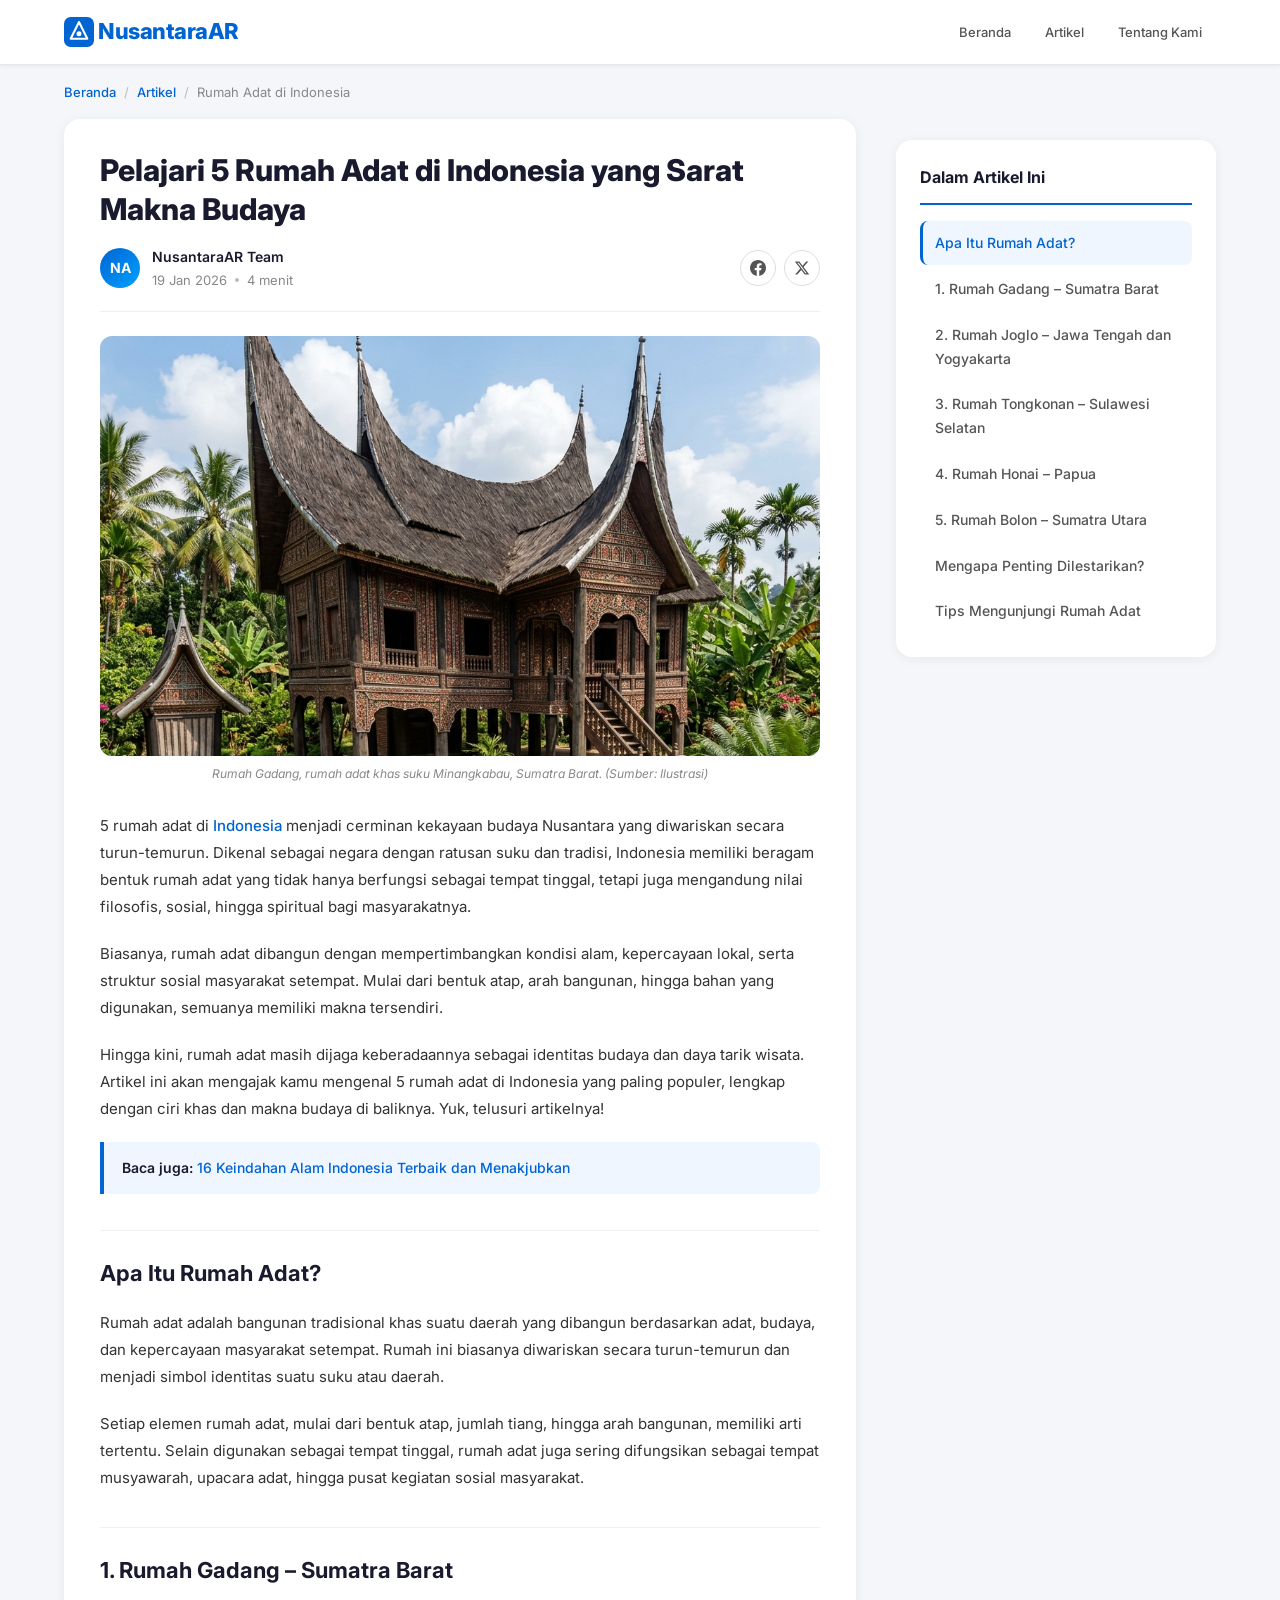
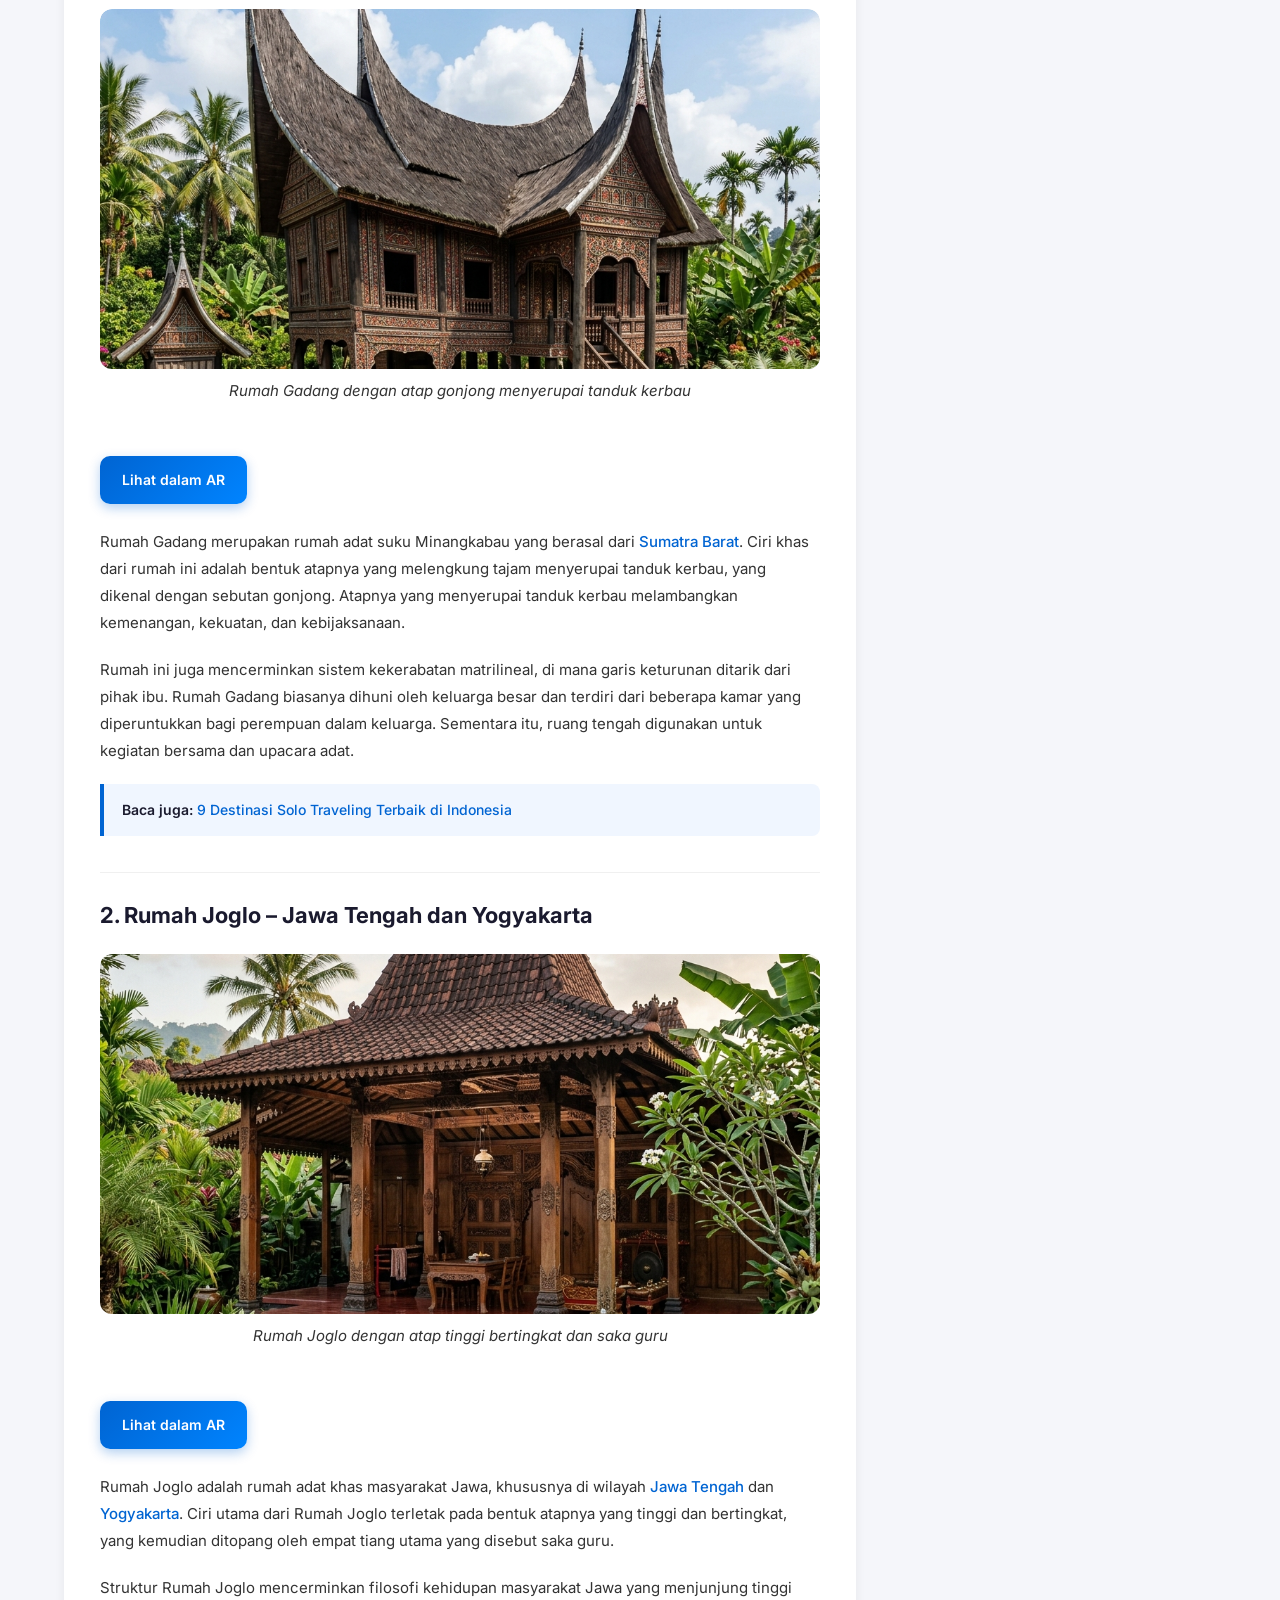
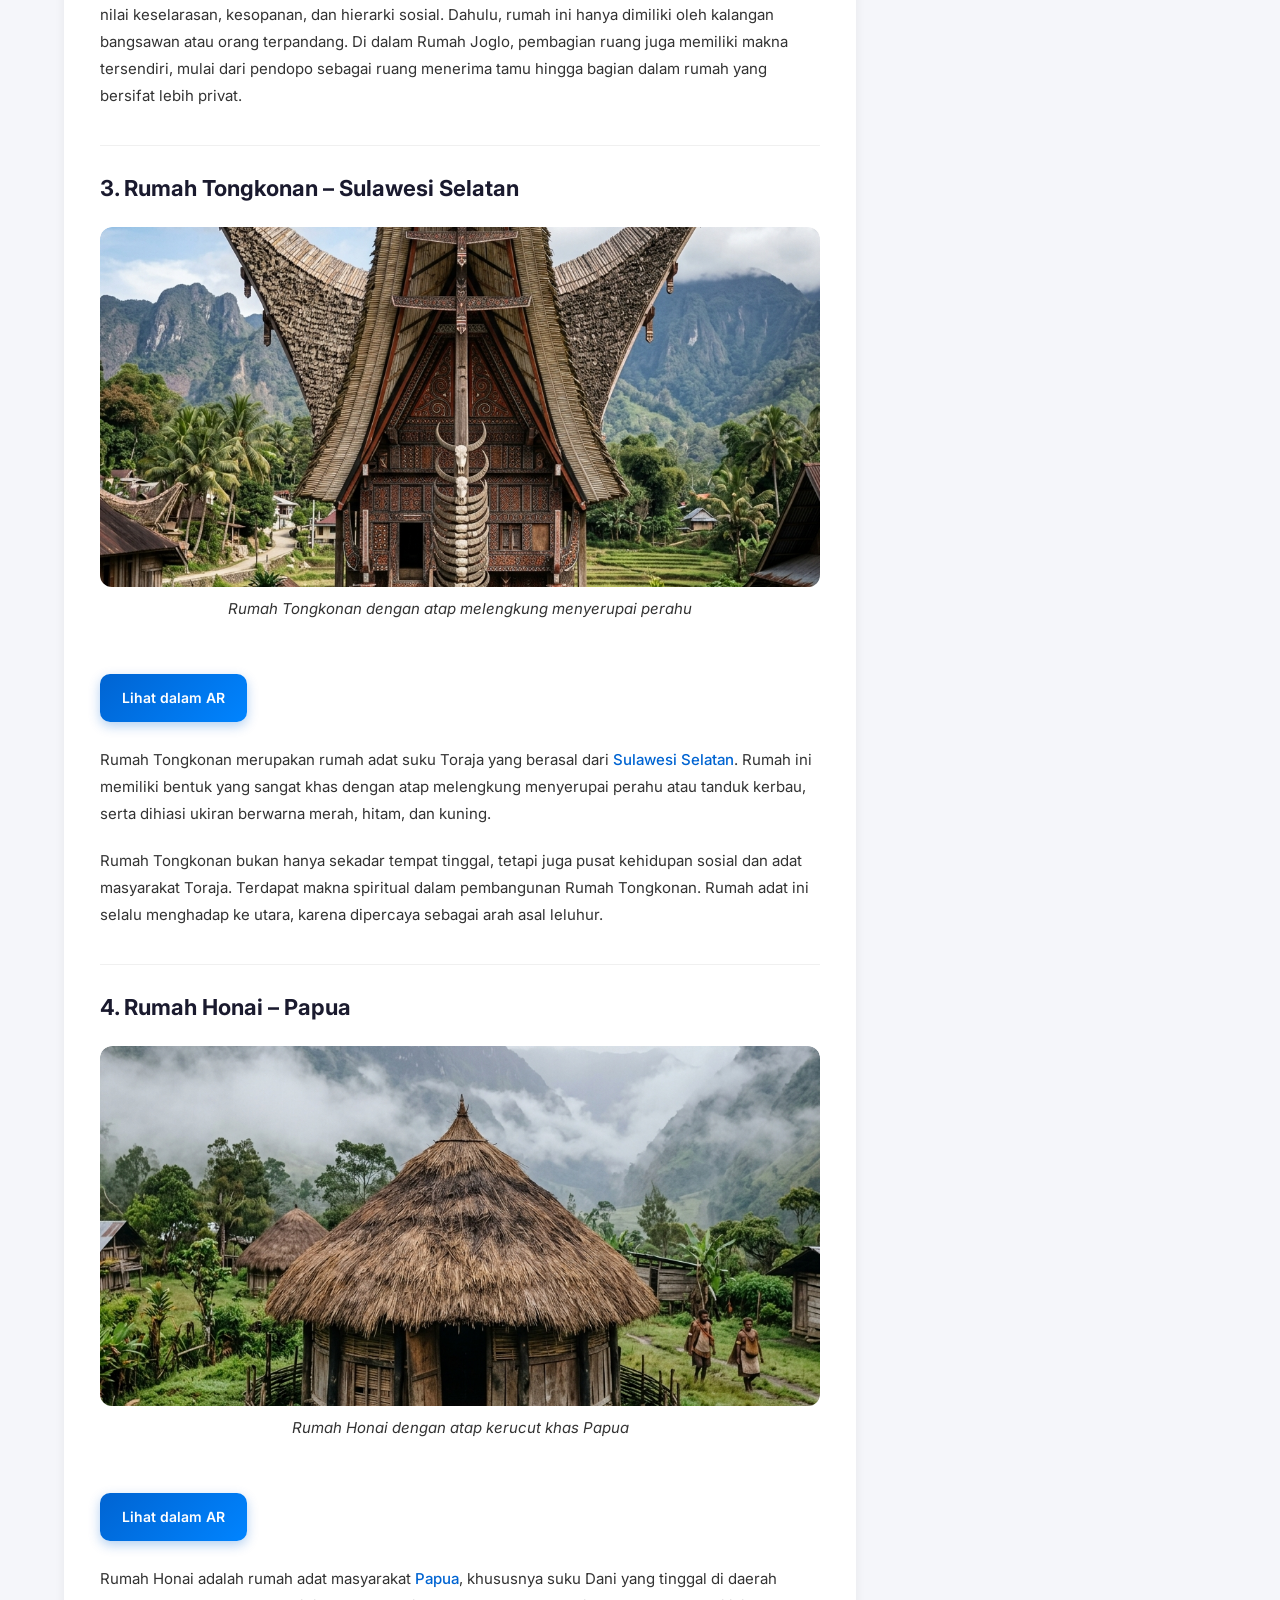
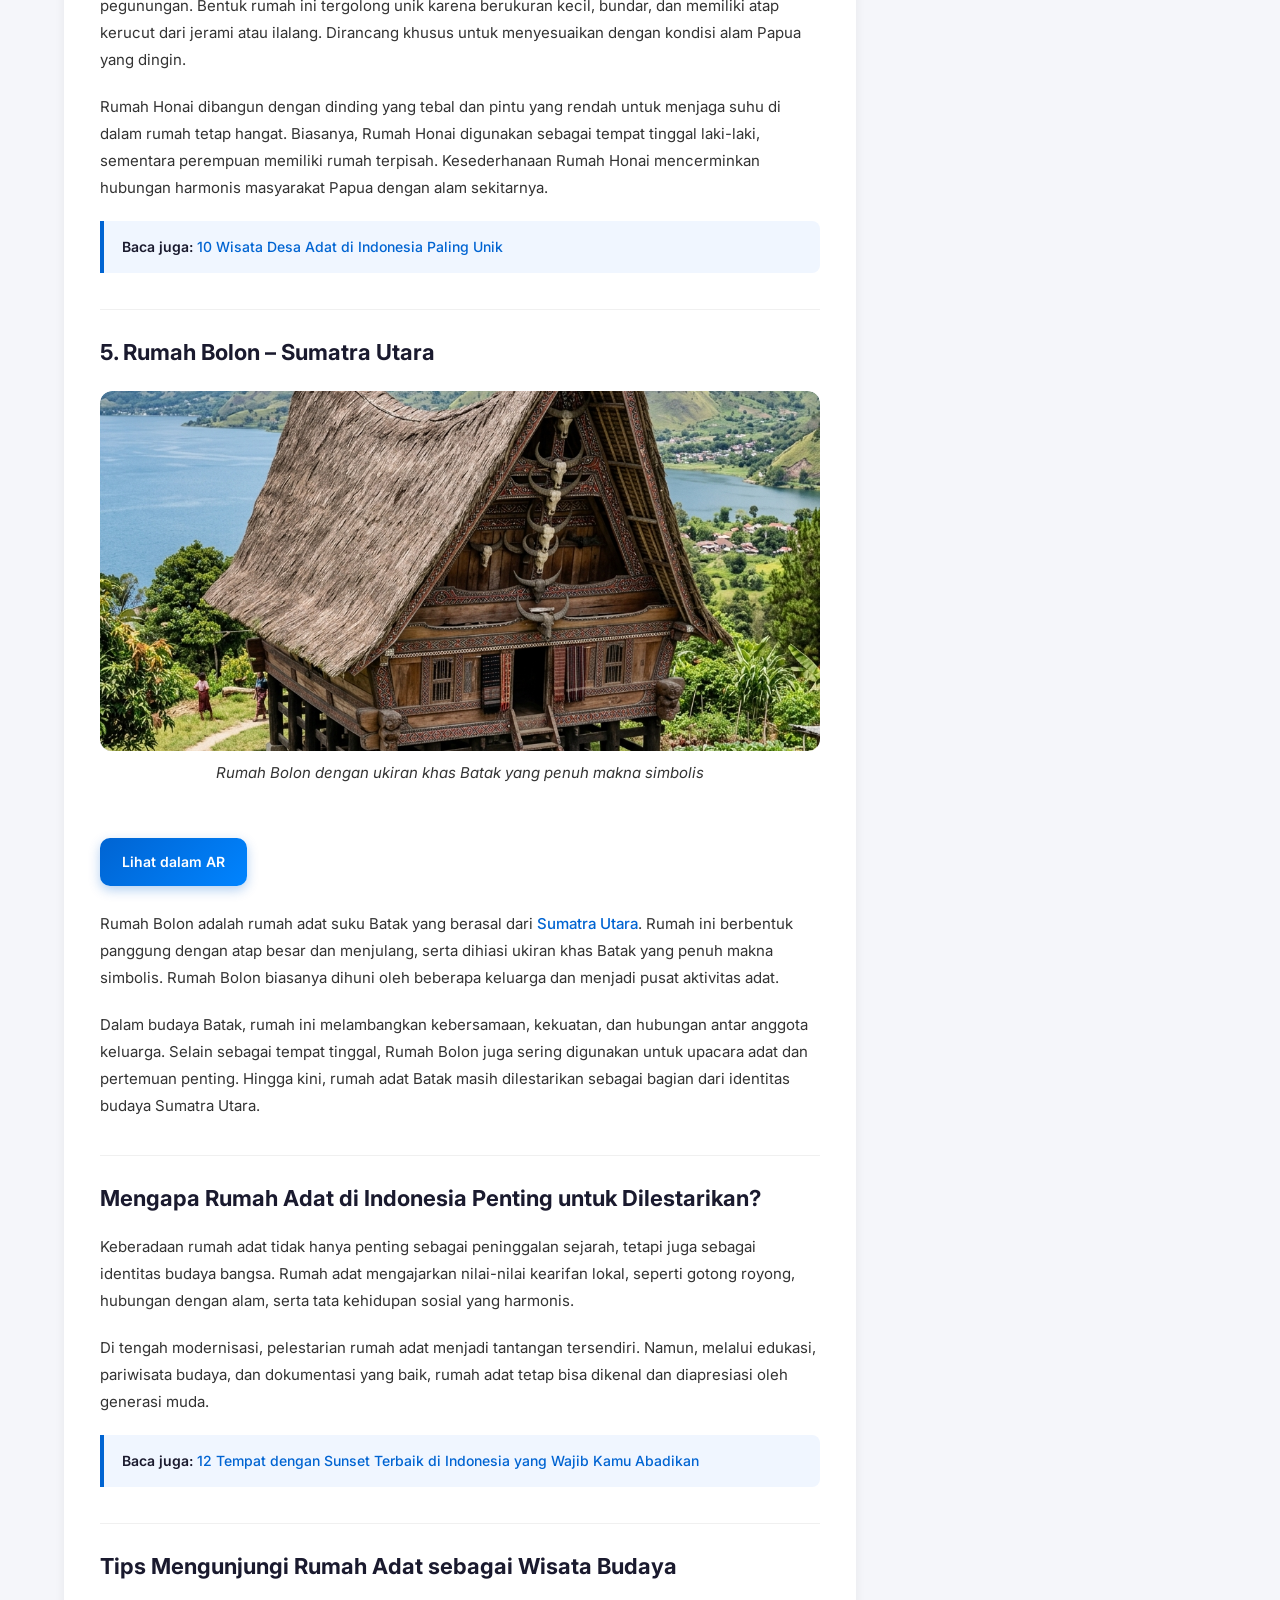
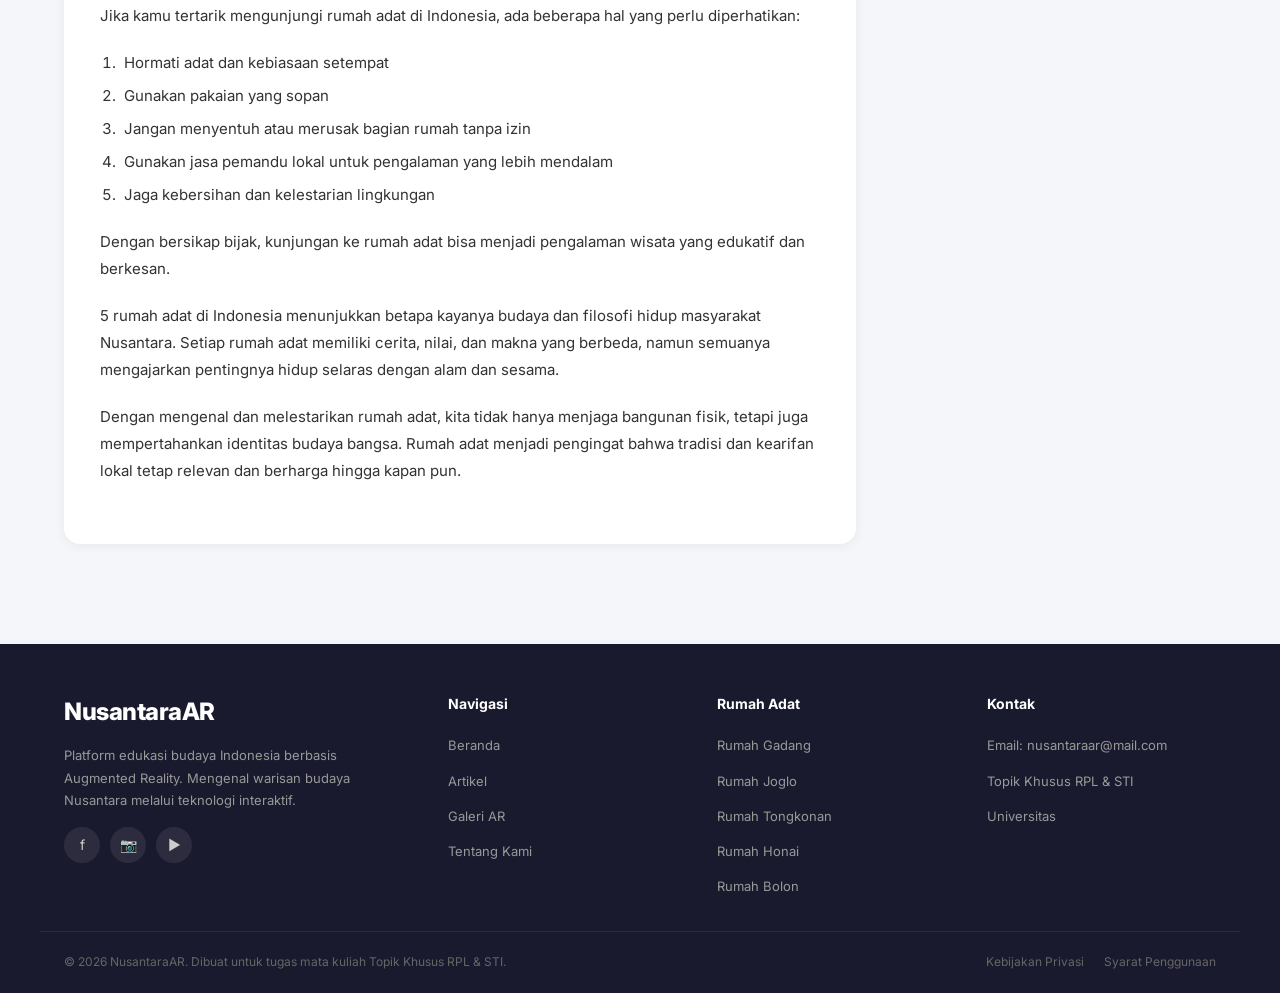
==== commit 1ce255cf: "rajwa" ====
--- a/index.html
+++ b/index.html
@@ -1,13 +1,17 @@
 <!DOCTYPE html>
 <html lang="id">
+
 <head>
   <meta charset="UTF-8">
   <meta name="viewport" content="width=device-width, initial-scale=1.0">
-  <meta name="description" content="Pelajari 5 rumah adat di Indonesia lengkap dengan ciri khas arsitektur, fungsi, dan nilai filosofisnya di sini.">
+  <meta name="description"
+    content="Pelajari 5 rumah adat di Indonesia lengkap dengan ciri khas arsitektur, fungsi, dan nilai filosofisnya di sini.">
   <title>5 Rumah Adat di Indonesia Beserta Makna dan Ciri Khasnya | NusantaraAR</title>
   <link rel="stylesheet" href="styles.css">
-  <link rel="icon" href="data:image/svg+xml,<svg xmlns='http://www.w3.org/2000/svg' viewBox='0 0 100 100'><text y='.9em' font-size='90'>🏠</text></svg>">
+  <link rel="icon"
+    href="data:image/svg+xml,<svg xmlns='http://www.w3.org/2000/svg' viewBox='0 0 100 100'><text y='.9em' font-size='90'>🏠</text></svg>">
 </head>
+
 <body>
 
   <!-- ===== Top Header ===== -->
@@ -15,9 +19,9 @@
     <div class="top-header-inner">
       <a href="#" class="logo" id="logo">
         <svg viewBox="0 0 36 36" fill="none" xmlns="http://www.w3.org/2000/svg" height="28" width="28">
-          <rect width="36" height="36" rx="8" fill="#0064d2"/>
-          <path d="M8 26 L18 6 L28 26 Z" fill="none" stroke="#fff" stroke-width="2.5" stroke-linejoin="round"/>
-          <circle cx="18" cy="20" r="3" fill="#fff"/>
+          <rect width="36" height="36" rx="8" fill="#0064d2" />
+          <path d="M8 26 L18 6 L28 26 Z" fill="none" stroke="#fff" stroke-width="2.5" stroke-linejoin="round" />
+          <circle cx="18" cy="20" r="3" fill="#fff" />
         </svg>
         <span class="logo-text">NusantaraAR</span>
       </a>
@@ -63,10 +67,16 @@
           </div>
           <div class="share-buttons">
             <a href="#" class="share-btn" id="share-fb" title="Bagikan ke Facebook">
-              <svg width="16" height="16" viewBox="0 0 24 24" fill="currentColor"><path d="M24 12.073c0-6.627-5.373-12-12-12s-12 5.373-12 12c0 5.99 4.388 10.954 10.125 11.854v-8.385H7.078v-3.47h3.047V9.43c0-3.007 1.792-4.669 4.533-4.669 1.312 0 2.686.235 2.686.235v2.953H15.83c-1.491 0-1.956.925-1.956 1.874v2.25h3.328l-.532 3.47h-2.796v8.385C19.612 23.027 24 18.062 24 12.073z"/></svg>
+              <svg width="16" height="16" viewBox="0 0 24 24" fill="currentColor">
+                <path
+                  d="M24 12.073c0-6.627-5.373-12-12-12s-12 5.373-12 12c0 5.99 4.388 10.954 10.125 11.854v-8.385H7.078v-3.47h3.047V9.43c0-3.007 1.792-4.669 4.533-4.669 1.312 0 2.686.235 2.686.235v2.953H15.83c-1.491 0-1.956.925-1.956 1.874v2.25h3.328l-.532 3.47h-2.796v8.385C19.612 23.027 24 18.062 24 12.073z" />
+              </svg>
             </a>
             <a href="#" class="share-btn" id="share-x" title="Bagikan ke X">
-              <svg width="16" height="16" viewBox="0 0 24 24" fill="currentColor"><path d="M18.244 2.25h3.308l-7.227 8.26 8.502 11.24H16.17l-5.214-6.817L4.99 21.75H1.68l7.73-8.835L1.254 2.25H8.08l4.713 6.231zm-1.161 17.52h1.833L7.084 4.126H5.117z"/></svg>
+              <svg width="16" height="16" viewBox="0 0 24 24" fill="currentColor">
+                <path
+                  d="M18.244 2.25h3.308l-7.227 8.26 8.502 11.24H16.17l-5.214-6.817L4.99 21.75H1.68l7.73-8.835L1.254 2.25H8.08l4.713 6.231zm-1.161 17.52h1.833L7.084 4.126H5.117z" />
+              </svg>
             </a>
           </div>
         </div>
@@ -82,13 +92,20 @@
       <div class="article-body" id="article-body">
 
         <p>
-          5 rumah adat di <a href="#">Indonesia</a> menjadi cerminan kekayaan budaya Nusantara yang diwariskan secara turun-temurun. Dikenal sebagai negara dengan ratusan suku dan tradisi, Indonesia memiliki beragam bentuk rumah adat yang tidak hanya berfungsi sebagai tempat tinggal, tetapi juga mengandung nilai filosofis, sosial, hingga spiritual bagi masyarakatnya.
-        </p>
-        <p>
-          Biasanya, rumah adat dibangun dengan mempertimbangkan kondisi alam, kepercayaan lokal, serta struktur sosial masyarakat setempat. Mulai dari bentuk atap, arah bangunan, hingga bahan yang digunakan, semuanya memiliki makna tersendiri.
-        </p>
-        <p>
-          Hingga kini, rumah adat masih dijaga keberadaannya sebagai identitas budaya dan daya tarik wisata. Artikel ini akan mengajak kamu mengenal 5 rumah adat di Indonesia yang paling populer, lengkap dengan ciri khas dan makna budaya di baliknya. Yuk, telusuri artikelnya!
+          5 rumah adat di <a href="#">Indonesia</a> menjadi cerminan kekayaan budaya Nusantara yang diwariskan secara
+          turun-temurun. Dikenal sebagai negara dengan ratusan suku dan tradisi, Indonesia memiliki beragam bentuk rumah
+          adat yang tidak hanya berfungsi sebagai tempat tinggal, tetapi juga mengandung nilai filosofis, sosial, hingga
+          spiritual bagi masyarakatnya.
+        </p>
+        <p>
+          Biasanya, rumah adat dibangun dengan mempertimbangkan kondisi alam, kepercayaan lokal, serta struktur sosial
+          masyarakat setempat. Mulai dari bentuk atap, arah bangunan, hingga bahan yang digunakan, semuanya memiliki
+          makna tersendiri.
+        </p>
+        <p>
+          Hingga kini, rumah adat masih dijaga keberadaannya sebagai identitas budaya dan daya tarik wisata. Artikel ini
+          akan mengajak kamu mengenal 5 rumah adat di Indonesia yang paling populer, lengkap dengan ciri khas dan makna
+          budaya di baliknya. Yuk, telusuri artikelnya!
         </p>
 
         <div class="read-also">
@@ -98,10 +115,14 @@
         <!-- Section: Apa Itu Rumah Adat -->
         <h2 id="section-apa-itu">Apa Itu Rumah Adat?</h2>
         <p>
-          Rumah adat adalah bangunan tradisional khas suatu daerah yang dibangun berdasarkan adat, budaya, dan kepercayaan masyarakat setempat. Rumah ini biasanya diwariskan secara turun-temurun dan menjadi simbol identitas suatu suku atau daerah.
-        </p>
-        <p>
-          Setiap elemen rumah adat, mulai dari bentuk atap, jumlah tiang, hingga arah bangunan, memiliki arti tertentu. Selain digunakan sebagai tempat tinggal, rumah adat juga sering difungsikan sebagai tempat musyawarah, upacara adat, hingga pusat kegiatan sosial masyarakat.
+          Rumah adat adalah bangunan tradisional khas suatu daerah yang dibangun berdasarkan adat, budaya, dan
+          kepercayaan masyarakat setempat. Rumah ini biasanya diwariskan secara turun-temurun dan menjadi simbol
+          identitas suatu suku atau daerah.
+        </p>
+        <p>
+          Setiap elemen rumah adat, mulai dari bentuk atap, jumlah tiang, hingga arah bangunan, memiliki arti tertentu.
+          Selain digunakan sebagai tempat tinggal, rumah adat juga sering difungsikan sebagai tempat musyawarah, upacara
+          adat, hingga pusat kegiatan sosial masyarakat.
         </p>
 
         <!-- Section 1: Rumah Gadang -->
@@ -114,10 +135,14 @@
           <a href="ar.html" class="btn-ar">Lihat dalam AR</a>
         </div>
         <p>
-          Rumah Gadang merupakan rumah adat suku Minangkabau yang berasal dari <a href="#">Sumatra Barat</a>. Ciri khas dari rumah ini adalah bentuk atapnya yang melengkung tajam menyerupai tanduk kerbau, yang dikenal dengan sebutan gonjong. Atapnya yang menyerupai tanduk kerbau melambangkan kemenangan, kekuatan, dan kebijaksanaan.
-        </p>
-        <p>
-          Rumah ini juga mencerminkan sistem kekerabatan matrilineal, di mana garis keturunan ditarik dari pihak ibu. Rumah Gadang biasanya dihuni oleh keluarga besar dan terdiri dari beberapa kamar yang diperuntukkan bagi perempuan dalam keluarga. Sementara itu, ruang tengah digunakan untuk kegiatan bersama dan upacara adat.
+          Rumah Gadang merupakan rumah adat suku Minangkabau yang berasal dari <a href="#">Sumatra Barat</a>. Ciri khas
+          dari rumah ini adalah bentuk atapnya yang melengkung tajam menyerupai tanduk kerbau, yang dikenal dengan
+          sebutan gonjong. Atapnya yang menyerupai tanduk kerbau melambangkan kemenangan, kekuatan, dan kebijaksanaan.
+        </p>
+        <p>
+          Rumah ini juga mencerminkan sistem kekerabatan matrilineal, di mana garis keturunan ditarik dari pihak ibu.
+          Rumah Gadang biasanya dihuni oleh keluarga besar dan terdiri dari beberapa kamar yang diperuntukkan bagi
+          perempuan dalam keluarga. Sementara itu, ruang tengah digunakan untuk kegiatan bersama dan upacara adat.
         </p>
 
         <div class="read-also">
@@ -134,10 +159,15 @@
           <a href="ar.html" class="btn-ar">Lihat dalam AR</a>
         </div>
         <p>
-          Rumah Joglo adalah rumah adat khas masyarakat Jawa, khususnya di wilayah <a href="#">Jawa Tengah</a> dan <a href="#">Yogyakarta</a>. Ciri utama dari Rumah Joglo terletak pada bentuk atapnya yang tinggi dan bertingkat, yang kemudian ditopang oleh empat tiang utama yang disebut saka guru.
-        </p>
-        <p>
-          Struktur Rumah Joglo mencerminkan filosofi kehidupan masyarakat Jawa yang menjunjung tinggi nilai keselarasan, kesopanan, dan hierarki sosial. Dahulu, rumah ini hanya dimiliki oleh kalangan bangsawan atau orang terpandang. Di dalam Rumah Joglo, pembagian ruang juga memiliki makna tersendiri, mulai dari pendopo sebagai ruang menerima tamu hingga bagian dalam rumah yang bersifat lebih privat.
+          Rumah Joglo adalah rumah adat khas masyarakat Jawa, khususnya di wilayah <a href="#">Jawa Tengah</a> dan <a
+            href="#">Yogyakarta</a>. Ciri utama dari Rumah Joglo terletak pada bentuk atapnya yang tinggi dan
+          bertingkat, yang kemudian ditopang oleh empat tiang utama yang disebut saka guru.
+        </p>
+        <p>
+          Struktur Rumah Joglo mencerminkan filosofi kehidupan masyarakat Jawa yang menjunjung tinggi nilai keselarasan,
+          kesopanan, dan hierarki sosial. Dahulu, rumah ini hanya dimiliki oleh kalangan bangsawan atau orang
+          terpandang. Di dalam Rumah Joglo, pembagian ruang juga memiliki makna tersendiri, mulai dari pendopo sebagai
+          ruang menerima tamu hingga bagian dalam rumah yang bersifat lebih privat.
         </p>
 
         <!-- Section 3: Rumah Tongkonan -->
@@ -150,10 +180,14 @@
           <a href="ar.html" class="btn-ar">Lihat dalam AR</a>
         </div>
         <p>
-          Rumah Tongkonan merupakan rumah adat suku Toraja yang berasal dari <a href="#">Sulawesi Selatan</a>. Rumah ini memiliki bentuk yang sangat khas dengan atap melengkung menyerupai perahu atau tanduk kerbau, serta dihiasi ukiran berwarna merah, hitam, dan kuning.
-        </p>
-        <p>
-          Rumah Tongkonan bukan hanya sekadar tempat tinggal, tetapi juga pusat kehidupan sosial dan adat masyarakat Toraja. Terdapat makna spiritual dalam pembangunan Rumah Tongkonan. Rumah adat ini selalu menghadap ke utara, karena dipercaya sebagai arah asal leluhur.
+          Rumah Tongkonan merupakan rumah adat suku Toraja yang berasal dari <a href="#">Sulawesi Selatan</a>. Rumah ini
+          memiliki bentuk yang sangat khas dengan atap melengkung menyerupai perahu atau tanduk kerbau, serta dihiasi
+          ukiran berwarna merah, hitam, dan kuning.
+        </p>
+        <p>
+          Rumah Tongkonan bukan hanya sekadar tempat tinggal, tetapi juga pusat kehidupan sosial dan adat masyarakat
+          Toraja. Terdapat makna spiritual dalam pembangunan Rumah Tongkonan. Rumah adat ini selalu menghadap ke utara,
+          karena dipercaya sebagai arah asal leluhur.
         </p>
 
         <!-- Section 4: Rumah Honai -->
@@ -166,10 +200,14 @@
           <a href="ar.html" class="btn-ar">Lihat dalam AR</a>
         </div>
         <p>
-          Rumah Honai adalah rumah adat masyarakat <a href="#">Papua</a>, khususnya suku Dani yang tinggal di daerah pegunungan. Bentuk rumah ini tergolong unik karena berukuran kecil, bundar, dan memiliki atap kerucut dari jerami atau ilalang. Dirancang khusus untuk menyesuaikan dengan kondisi alam Papua yang dingin.
-        </p>
-        <p>
-          Rumah Honai dibangun dengan dinding yang tebal dan pintu yang rendah untuk menjaga suhu di dalam rumah tetap hangat. Biasanya, Rumah Honai digunakan sebagai tempat tinggal laki-laki, sementara perempuan memiliki rumah terpisah. Kesederhanaan Rumah Honai mencerminkan hubungan harmonis masyarakat Papua dengan alam sekitarnya.
+          Rumah Honai adalah rumah adat masyarakat <a href="#">Papua</a>, khususnya suku Dani yang tinggal di daerah
+          pegunungan. Bentuk rumah ini tergolong unik karena berukuran kecil, bundar, dan memiliki atap kerucut dari
+          jerami atau ilalang. Dirancang khusus untuk menyesuaikan dengan kondisi alam Papua yang dingin.
+        </p>
+        <p>
+          Rumah Honai dibangun dengan dinding yang tebal dan pintu yang rendah untuk menjaga suhu di dalam rumah tetap
+          hangat. Biasanya, Rumah Honai digunakan sebagai tempat tinggal laki-laki, sementara perempuan memiliki rumah
+          terpisah. Kesederhanaan Rumah Honai mencerminkan hubungan harmonis masyarakat Papua dengan alam sekitarnya.
         </p>
 
         <div class="read-also">
@@ -186,19 +224,26 @@
           <a href="ar.html" class="btn-ar">Lihat dalam AR</a>
         </div>
         <p>
-          Rumah Bolon adalah rumah adat suku Batak yang berasal dari <a href="#">Sumatra Utara</a>. Rumah ini berbentuk panggung dengan atap besar dan menjulang, serta dihiasi ukiran khas Batak yang penuh makna simbolis. Rumah Bolon biasanya dihuni oleh beberapa keluarga dan menjadi pusat aktivitas adat.
-        </p>
-        <p>
-          Dalam budaya Batak, rumah ini melambangkan kebersamaan, kekuatan, dan hubungan antar anggota keluarga. Selain sebagai tempat tinggal, Rumah Bolon juga sering digunakan untuk upacara adat dan pertemuan penting. Hingga kini, rumah adat Batak masih dilestarikan sebagai bagian dari identitas budaya Sumatra Utara.
+          Rumah Bolon adalah rumah adat suku Batak yang berasal dari <a href="#">Sumatra Utara</a>. Rumah ini berbentuk
+          panggung dengan atap besar dan menjulang, serta dihiasi ukiran khas Batak yang penuh makna simbolis. Rumah
+          Bolon biasanya dihuni oleh beberapa keluarga dan menjadi pusat aktivitas adat.
+        </p>
+        <p>
+          Dalam budaya Batak, rumah ini melambangkan kebersamaan, kekuatan, dan hubungan antar anggota keluarga. Selain
+          sebagai tempat tinggal, Rumah Bolon juga sering digunakan untuk upacara adat dan pertemuan penting. Hingga
+          kini, rumah adat Batak masih dilestarikan sebagai bagian dari identitas budaya Sumatra Utara.
         </p>
 
         <!-- Section: Pelestarian -->
         <h2 id="section-pelestarian">Mengapa Rumah Adat di Indonesia Penting untuk Dilestarikan?</h2>
         <p>
-          Keberadaan rumah adat tidak hanya penting sebagai peninggalan sejarah, tetapi juga sebagai identitas budaya bangsa. Rumah adat mengajarkan nilai-nilai kearifan lokal, seperti gotong royong, hubungan dengan alam, serta tata kehidupan sosial yang harmonis.
-        </p>
-        <p>
-          Di tengah modernisasi, pelestarian rumah adat menjadi tantangan tersendiri. Namun, melalui edukasi, pariwisata budaya, dan dokumentasi yang baik, rumah adat tetap bisa dikenal dan diapresiasi oleh generasi muda.
+          Keberadaan rumah adat tidak hanya penting sebagai peninggalan sejarah, tetapi juga sebagai identitas budaya
+          bangsa. Rumah adat mengajarkan nilai-nilai kearifan lokal, seperti gotong royong, hubungan dengan alam, serta
+          tata kehidupan sosial yang harmonis.
+        </p>
+        <p>
+          Di tengah modernisasi, pelestarian rumah adat menjadi tantangan tersendiri. Namun, melalui edukasi, pariwisata
+          budaya, dan dokumentasi yang baik, rumah adat tetap bisa dikenal dan diapresiasi oleh generasi muda.
         </p>
 
         <div class="read-also">
@@ -219,10 +264,14 @@
           Dengan bersikap bijak, kunjungan ke rumah adat bisa menjadi pengalaman wisata yang edukatif dan berkesan.
         </p>
         <p>
-          5 rumah adat di Indonesia menunjukkan betapa kayanya budaya dan filosofi hidup masyarakat Nusantara. Setiap rumah adat memiliki cerita, nilai, dan makna yang berbeda, namun semuanya mengajarkan pentingnya hidup selaras dengan alam dan sesama.
-        </p>
-        <p>
-          Dengan mengenal dan melestarikan rumah adat, kita tidak hanya menjaga bangunan fisik, tetapi juga mempertahankan identitas budaya bangsa. Rumah adat menjadi pengingat bahwa tradisi dan kearifan lokal tetap relevan dan berharga hingga kapan pun.
+          5 rumah adat di Indonesia menunjukkan betapa kayanya budaya dan filosofi hidup masyarakat Nusantara. Setiap
+          rumah adat memiliki cerita, nilai, dan makna yang berbeda, namun semuanya mengajarkan pentingnya hidup selaras
+          dengan alam dan sesama.
+        </p>
+        <p>
+          Dengan mengenal dan melestarikan rumah adat, kita tidak hanya menjaga bangunan fisik, tetapi juga
+          mempertahankan identitas budaya bangsa. Rumah adat menjadi pengingat bahwa tradisi dan kearifan lokal tetap
+          relevan dan berharga hingga kapan pun.
         </p>
 
       </div>
@@ -252,7 +301,8 @@
     <div class="footer-top">
       <div class="footer-brand">
         <div class="logo-text">NusantaraAR</div>
-        <p>Platform edukasi budaya Indonesia berbasis Augmented Reality. Mengenal warisan budaya Nusantara melalui teknologi interaktif.</p>
+        <p>Platform edukasi budaya Indonesia berbasis Augmented Reality. Mengenal warisan budaya Nusantara melalui
+          teknologi interaktif.</p>
         <div class="footer-social">
           <a href="#" class="social-icon" id="social-fb" title="Facebook">f</a>
           <a href="#" class="social-icon" id="social-ig" title="Instagram">📷</a>
@@ -340,4 +390,5 @@
     });
   </script>
 </body>
-</html>
+
+</html>
--- a/styles.css
+++ b/styles.css
@@ -681,19 +681,32 @@
 }
 
 /* ===== AR Button ===== */
-.btn-ar {
-  display: inline-block;
+.btn-ar,
+.article-body .btn-ar,
+.article-body a.btn-ar {
+  display: inline-flex;
+  align-items: center;
+  gap: 8px;
   margin-top: 12px;
-  background: #0064d2;
-  color: white;
-  padding: 12px 18px;
+  background: linear-gradient(135deg, #0064d2, #0084ff);
+  color: #ffffff !important;
+  padding: 12px 22px;
   border-radius: 10px;
   font-weight: 600;
-  transition: background 0.2s;
-}
-
-.btn-ar:hover {
-  background: #004fa3;
+  font-size: 14px;
+  transition: all 0.3s ease;
+  box-shadow: 0 4px 12px rgba(0, 100, 210, 0.3);
+  text-decoration: none !important;
+}
+
+.btn-ar:hover,
+.article-body .btn-ar:hover,
+.article-body a.btn-ar:hover {
+  background: linear-gradient(135deg, #004fa3, #0064d2);
+  color: #ffffff !important;
+  text-decoration: none !important;
+  box-shadow: 0 6px 20px rgba(0, 100, 210, 0.4);
+  transform: translateY(-2px);
 }
 
 .ar-button-wrapper {
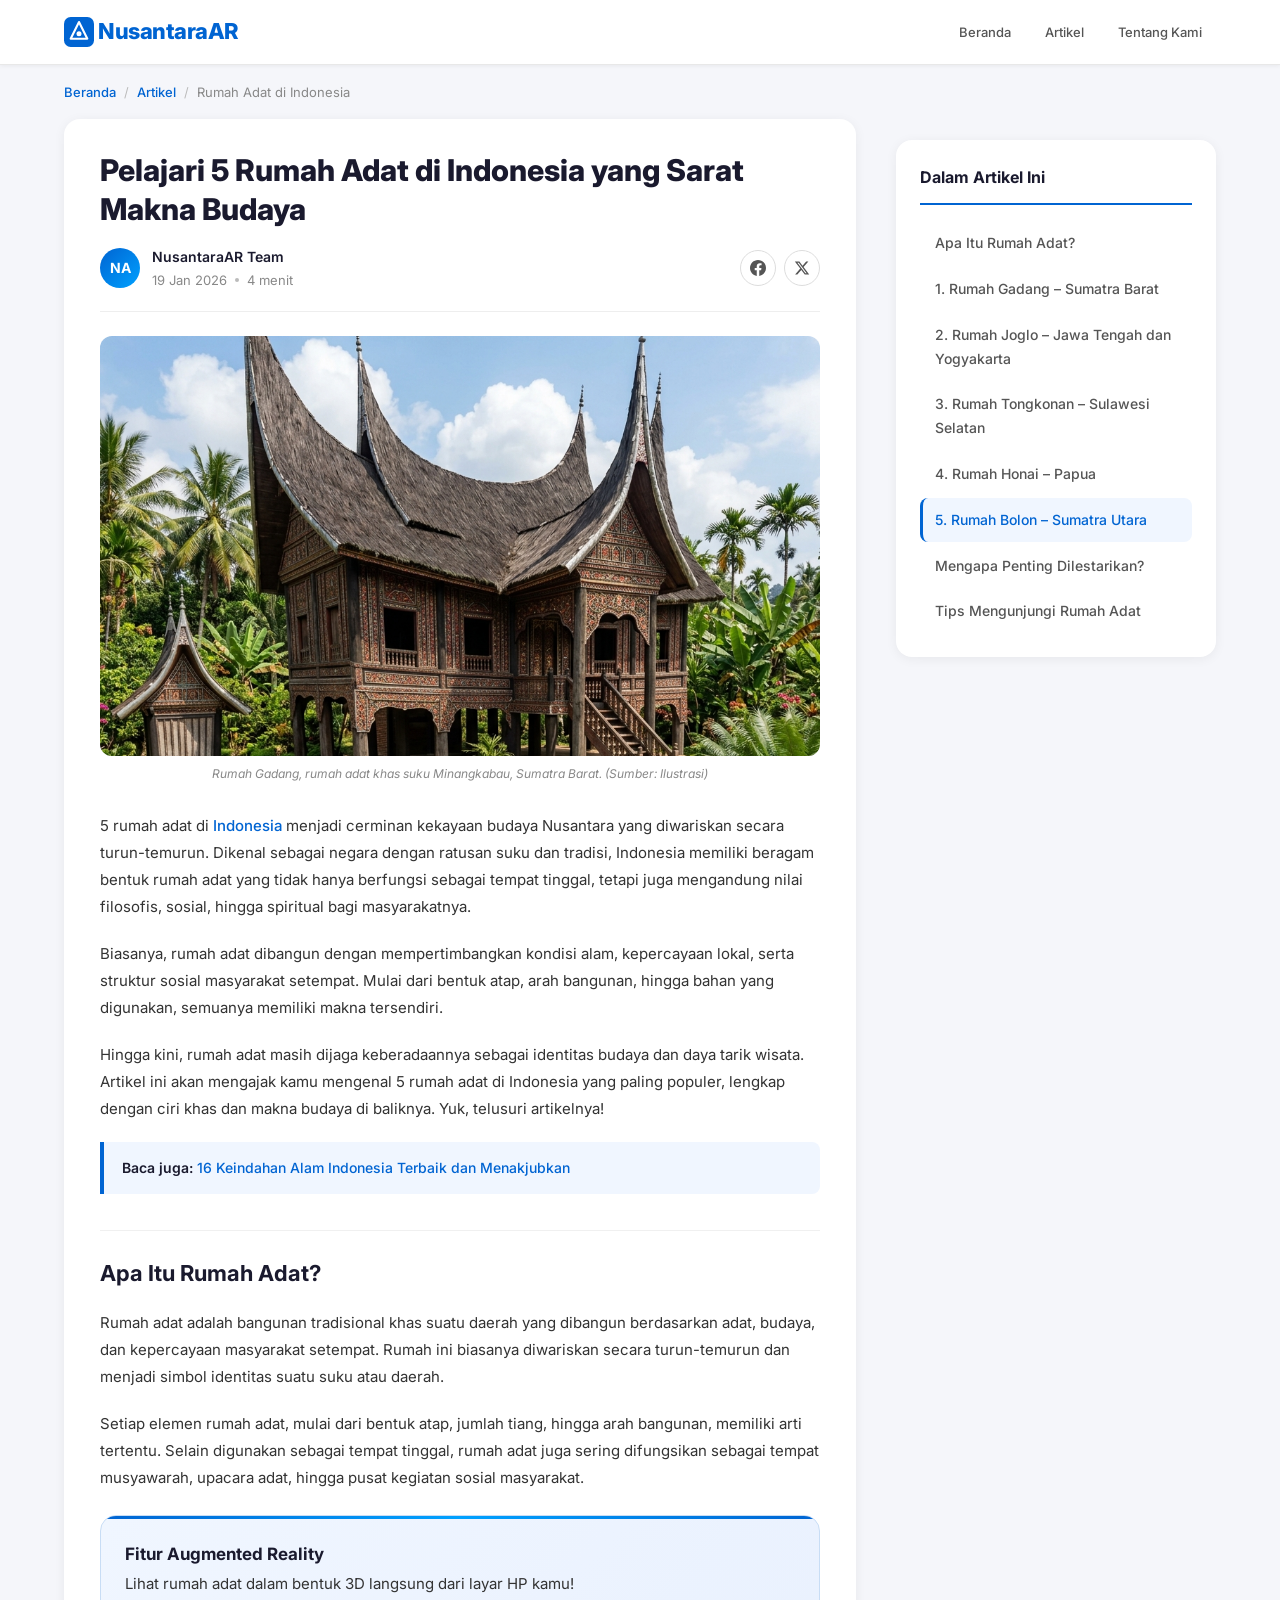
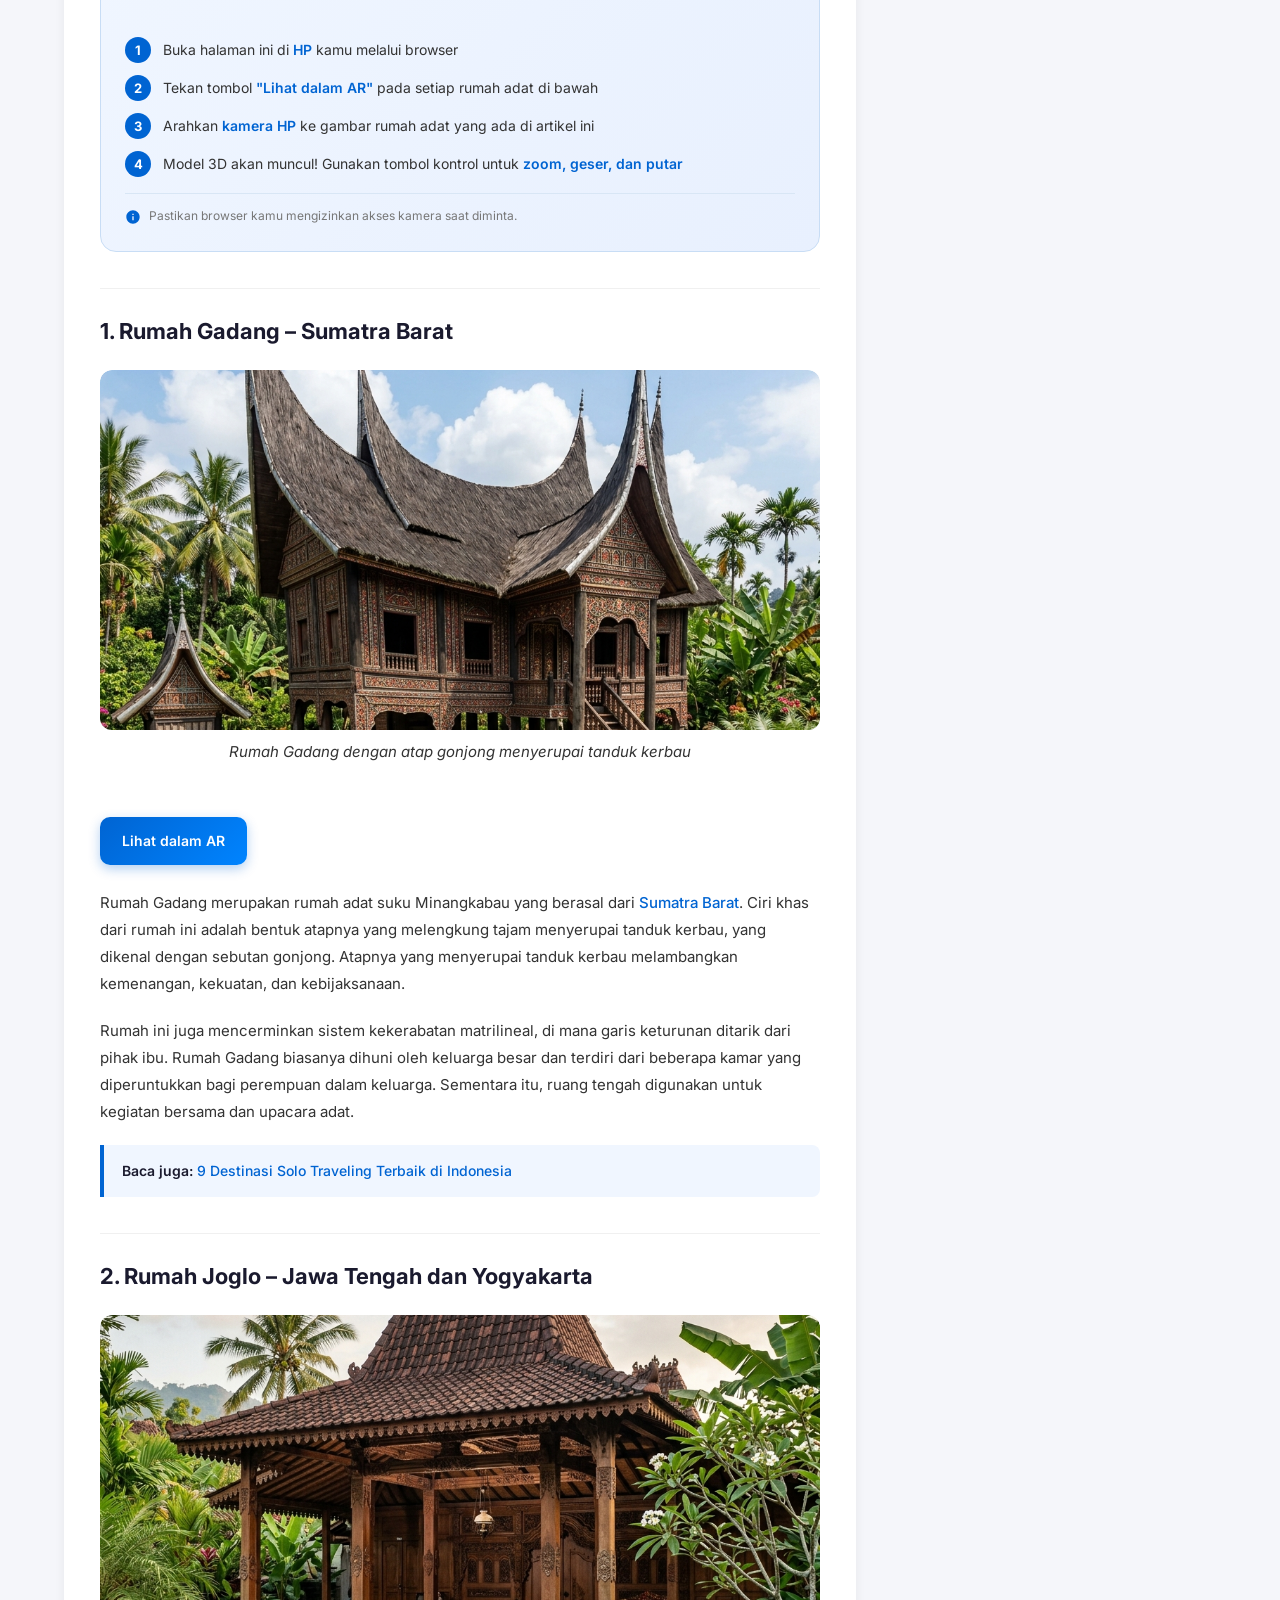
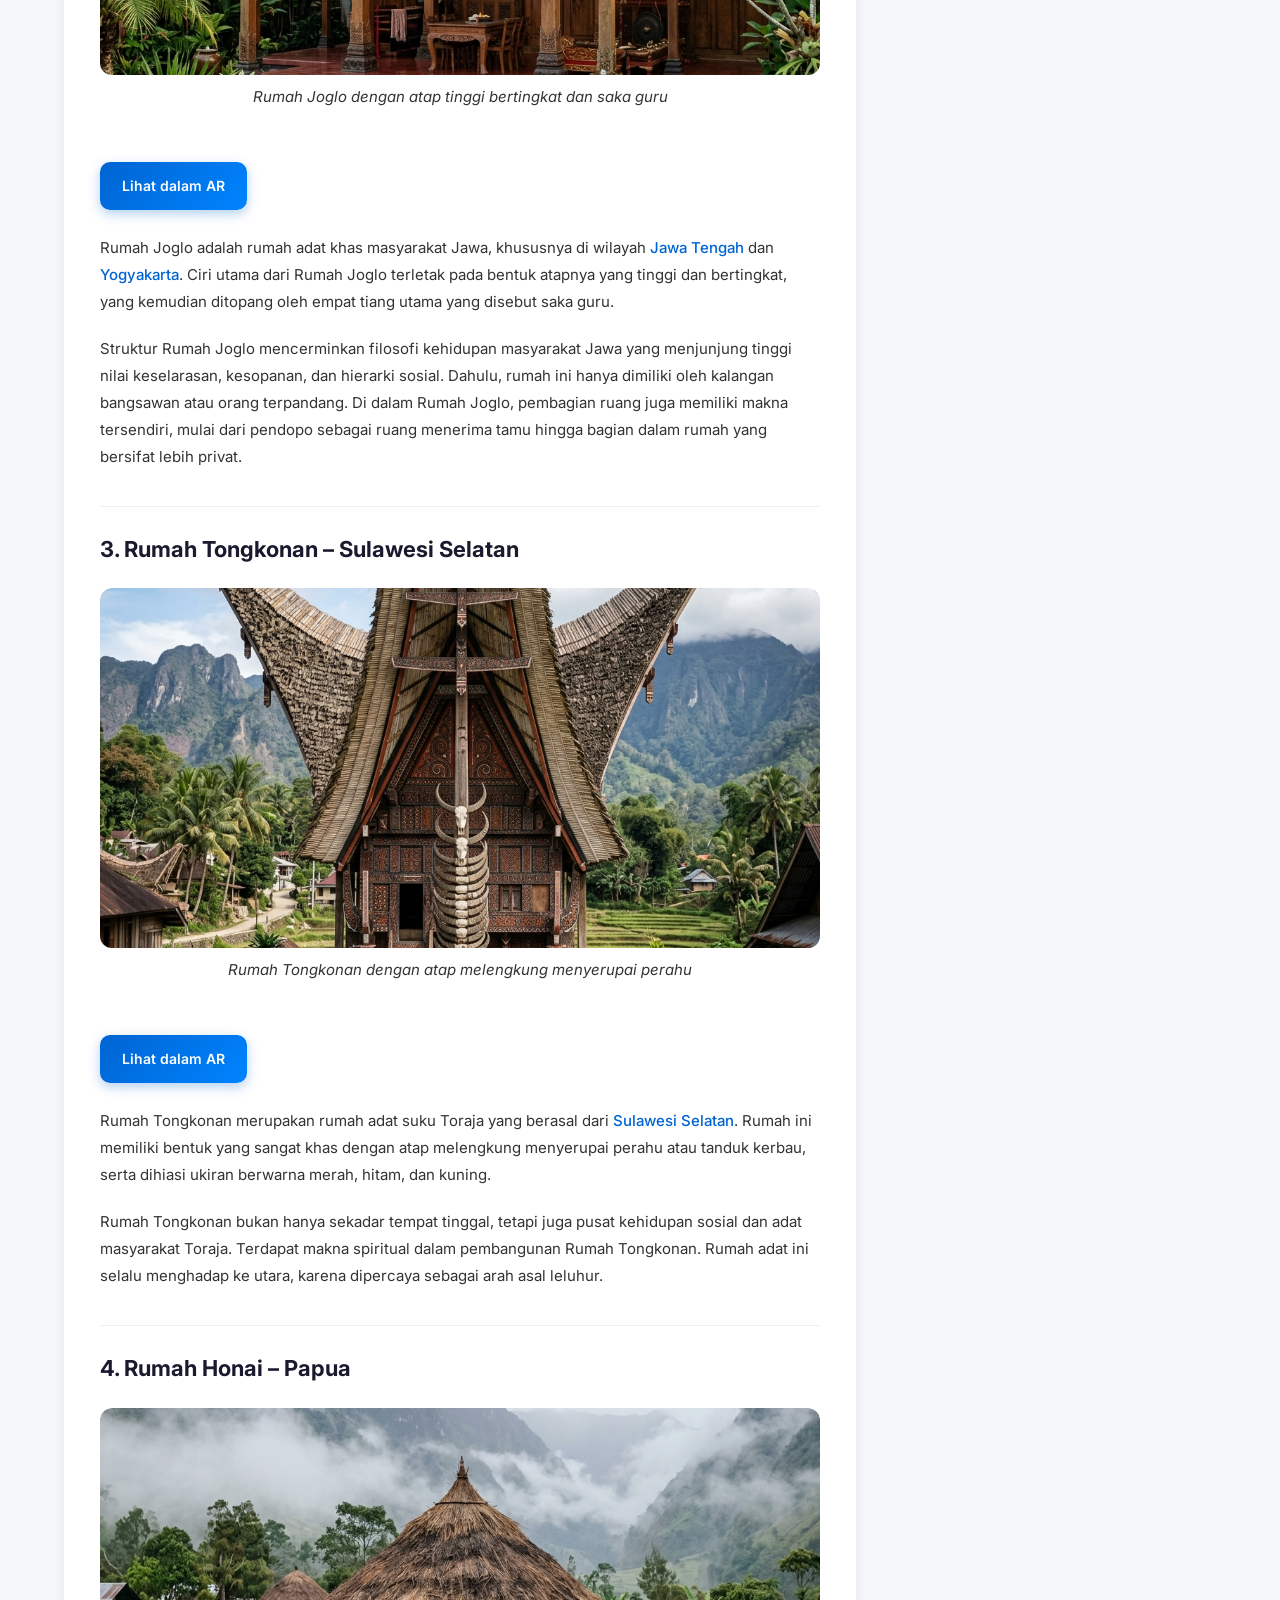
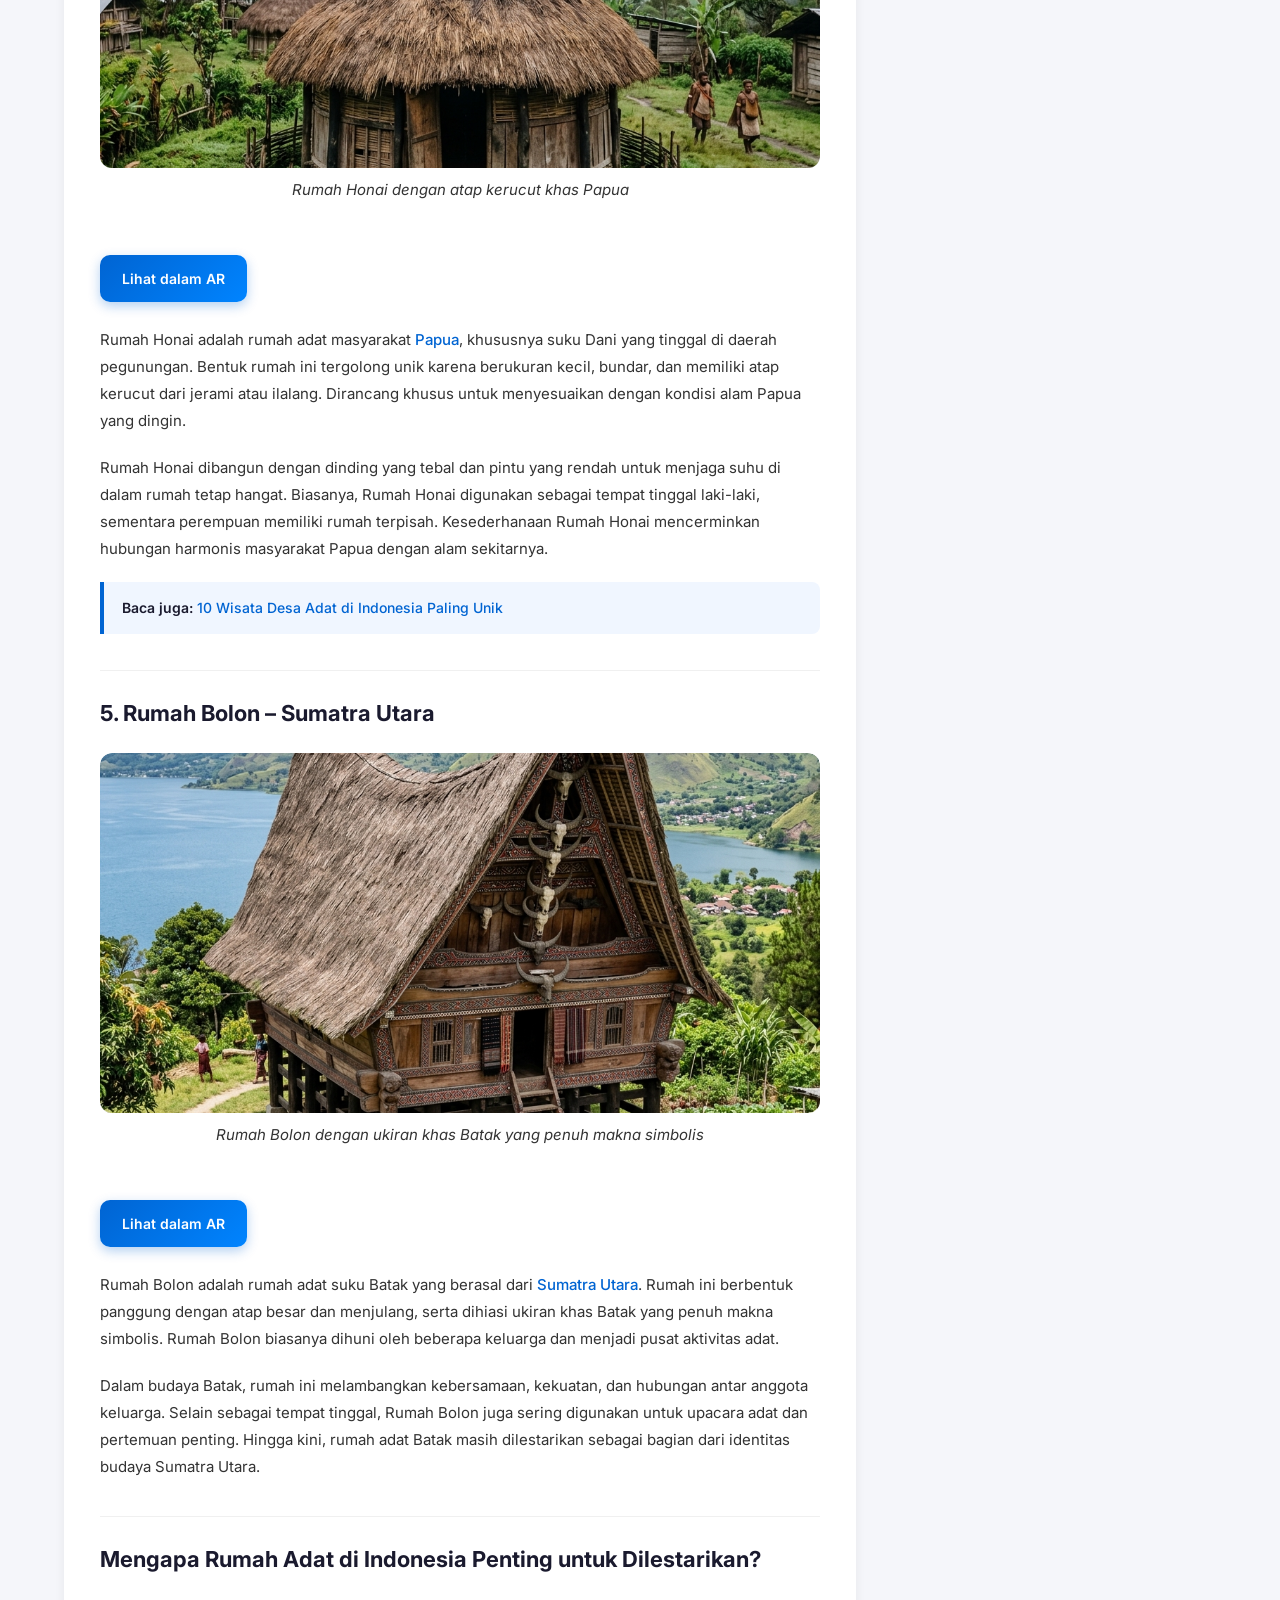
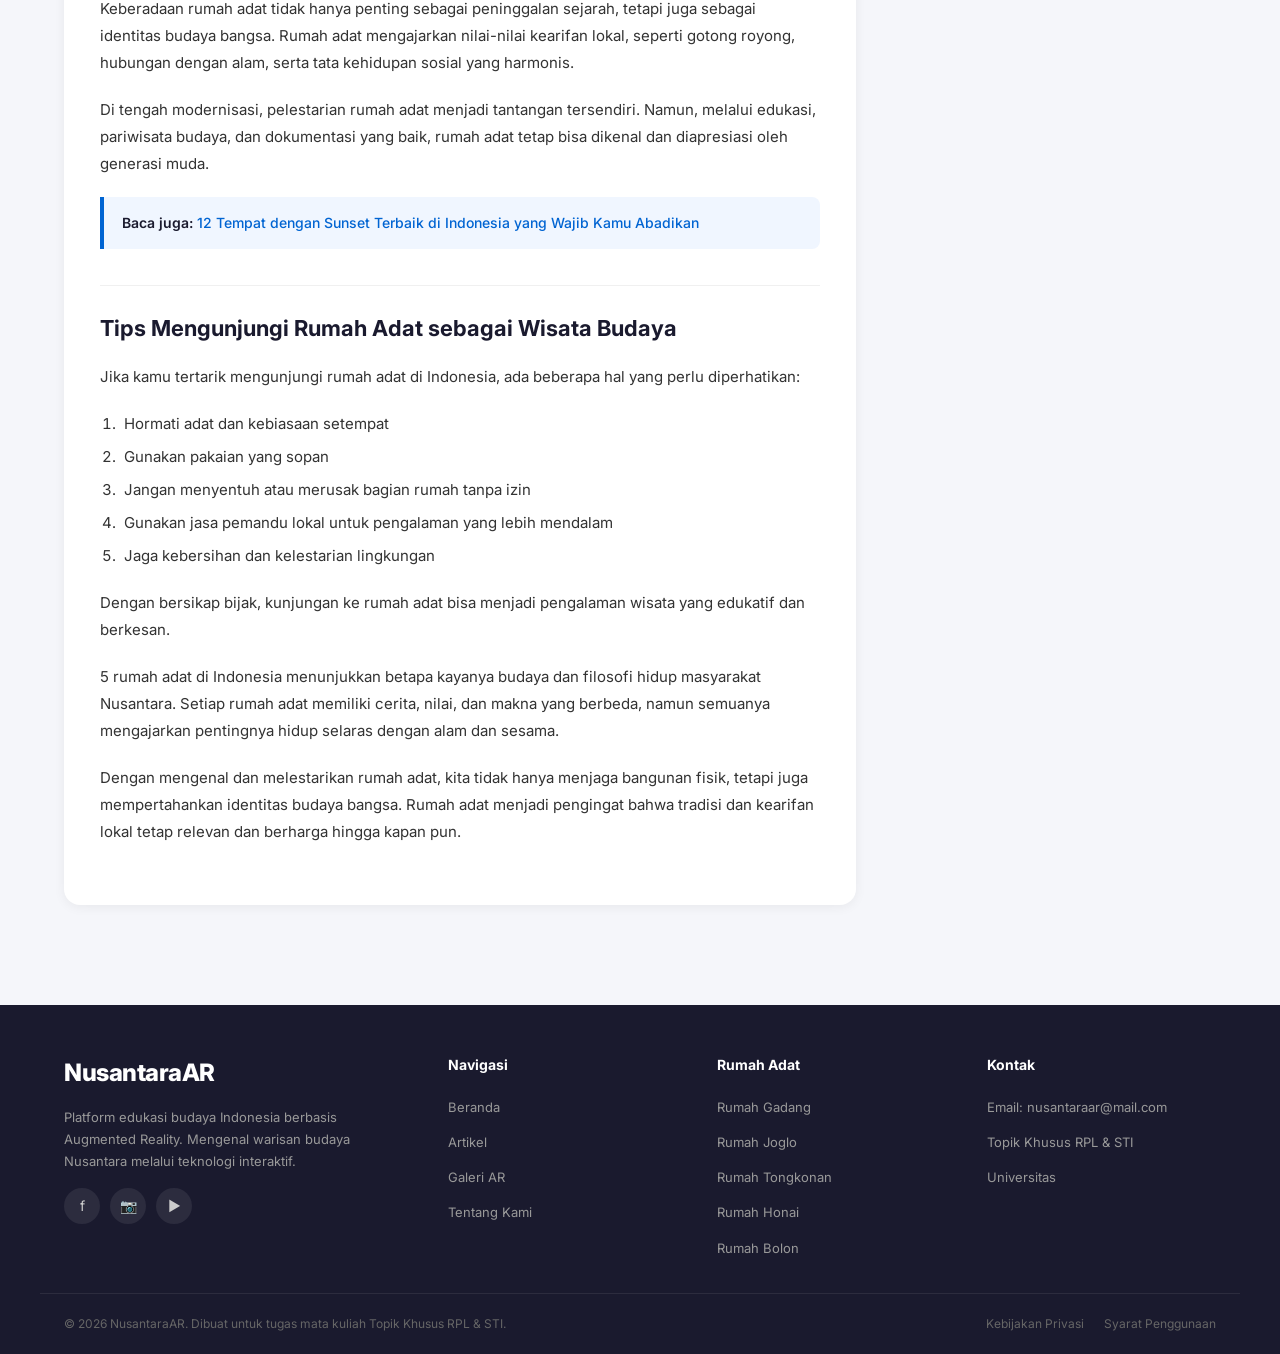
==== commit 40e29cb5: "update instruksi AR scan" ====
--- a/index.html
+++ b/index.html
@@ -125,6 +125,44 @@
           adat, hingga pusat kegiatan sosial masyarakat.
         </p>
 
+        <!-- AR Guide Card -->
+        <div class="ar-guide-card" id="ar-guide-card">
+          <div class="ar-guide-header">
+            <div>
+              <div class="ar-guide-title">Fitur Augmented Reality</div>
+              <p class="ar-guide-subtitle">Lihat rumah adat dalam bentuk 3D langsung dari layar HP kamu!</p>
+            </div>
+          </div>
+          <div class="ar-guide-steps">
+            <div class="ar-guide-step">
+              <div class="ar-guide-step-num">1</div>
+              <div class="ar-guide-step-text">Buka halaman ini di <strong>HP</strong> kamu melalui browser</div>
+            </div>
+            <div class="ar-guide-step">
+              <div class="ar-guide-step-num">2</div>
+              <div class="ar-guide-step-text">Tekan tombol <strong>"Lihat dalam AR"</strong> pada setiap rumah adat di
+                bawah</div>
+            </div>
+            <div class="ar-guide-step">
+              <div class="ar-guide-step-num">3</div>
+              <div class="ar-guide-step-text">Arahkan <strong>kamera HP</strong> ke gambar rumah adat yang ada di
+                artikel ini</div>
+            </div>
+            <div class="ar-guide-step">
+              <div class="ar-guide-step-num">4</div>
+              <div class="ar-guide-step-text">Model 3D akan muncul! Gunakan tombol kontrol untuk <strong>zoom, geser,
+                  dan putar</strong></div>
+            </div>
+          </div>
+          <div class="ar-guide-note">
+            <svg width="16" height="16" viewBox="0 0 24 24" fill="currentColor">
+              <path
+                d="M12 2C6.48 2 2 6.48 2 12s4.48 10 10 10 10-4.48 10-10S17.52 2 12 2zm1 15h-2v-6h2v6zm0-8h-2V7h2v2z" />
+            </svg>
+            <span>Pastikan browser kamu mengizinkan akses kamera saat diminta.</span>
+          </div>
+        </div>
+
         <!-- Section 1: Rumah Gadang -->
         <h2 id="section-gadang">1. Rumah Gadang – Sumatra Barat</h2>
         <div class="section-image" id="img-gadang">
@@ -346,6 +384,150 @@
     </div>
   </footer>
 
+  <style>
+    /* AR Button */
+    .btn-ar,
+    .article-body .btn-ar,
+    .article-body a.btn-ar {
+      display: inline-flex;
+      align-items: center;
+      gap: 8px;
+      margin-top: 12px;
+      background: linear-gradient(135deg, #0064d2, #0084ff);
+      color: #ffffff !important;
+      padding: 12px 22px;
+      border-radius: 10px;
+      font-weight: 600;
+      font-size: 14px;
+      transition: all 0.3s ease;
+      box-shadow: 0 4px 12px rgba(0, 100, 210, 0.3);
+      text-decoration: none !important;
+    }
+
+    .btn-ar:hover,
+    .article-body .btn-ar:hover,
+    .article-body a.btn-ar:hover {
+      background: linear-gradient(135deg, #004fa3, #0064d2);
+      color: #ffffff !important;
+      text-decoration: none !important;
+      box-shadow: 0 6px 20px rgba(0, 100, 210, 0.4);
+      transform: translateY(-2px);
+    }
+
+    .ar-button-wrapper {
+      margin-bottom: 24px;
+    }
+
+    /* AR Guide Card */
+    .ar-guide-card {
+      background: linear-gradient(135deg, #f0f6ff 0%, #e8f0fe 100%);
+      border: 1px solid #c8ddf5;
+      border-radius: 16px;
+      padding: 24px;
+      margin: 24px 0 32px;
+      position: relative;
+      overflow: hidden;
+    }
+
+    .ar-guide-card::before {
+      content: '';
+      position: absolute;
+      top: 0;
+      left: 0;
+      right: 0;
+      height: 3px;
+      background: linear-gradient(90deg, #0064d2, #00a1ff, #0064d2);
+    }
+
+    .ar-guide-header {
+      display: flex;
+      align-items: flex-start;
+      gap: 14px;
+      margin-bottom: 20px;
+    }
+
+    .ar-guide-icon {
+      width: 44px;
+      height: 44px;
+      border-radius: 12px;
+      background: linear-gradient(135deg, #0064d2, #00a1ff);
+      display: flex;
+      align-items: center;
+      justify-content: center;
+      color: #fff;
+      flex-shrink: 0;
+    }
+
+    .ar-guide-title {
+      font-size: 17px;
+      font-weight: 700;
+      color: #1a1a2e;
+      margin-bottom: 2px;
+    }
+
+    .ar-guide-subtitle {
+      font-size: 13px;
+      color: #555;
+      line-height: 1.4;
+      margin: 0;
+    }
+
+    .ar-guide-steps {
+      display: flex;
+      flex-direction: column;
+      gap: 12px;
+      margin-bottom: 16px;
+    }
+
+    .ar-guide-step {
+      display: flex;
+      align-items: flex-start;
+      gap: 12px;
+    }
+
+    .ar-guide-step-num {
+      width: 26px;
+      height: 26px;
+      border-radius: 50%;
+      background: #0064d2;
+      color: #fff;
+      display: flex;
+      align-items: center;
+      justify-content: center;
+      font-size: 13px;
+      font-weight: 700;
+      flex-shrink: 0;
+    }
+
+    .ar-guide-step-text {
+      font-size: 14px;
+      color: #333;
+      line-height: 1.5;
+      padding-top: 2px;
+    }
+
+    .ar-guide-step-text strong {
+      color: #0064d2;
+      font-weight: 600;
+    }
+
+    .ar-guide-note {
+      display: flex;
+      align-items: center;
+      gap: 8px;
+      font-size: 12px;
+      color: #777;
+      padding-top: 4px;
+      border-top: 1px solid #d8e6f5;
+      padding-top: 12px;
+    }
+
+    .ar-guide-note svg {
+      color: #0064d2;
+      flex-shrink: 0;
+    }
+  </style>
+
   <!-- ===== Scroll Spy Script ===== -->
   <script>
     // Table of Contents - Active link on scroll
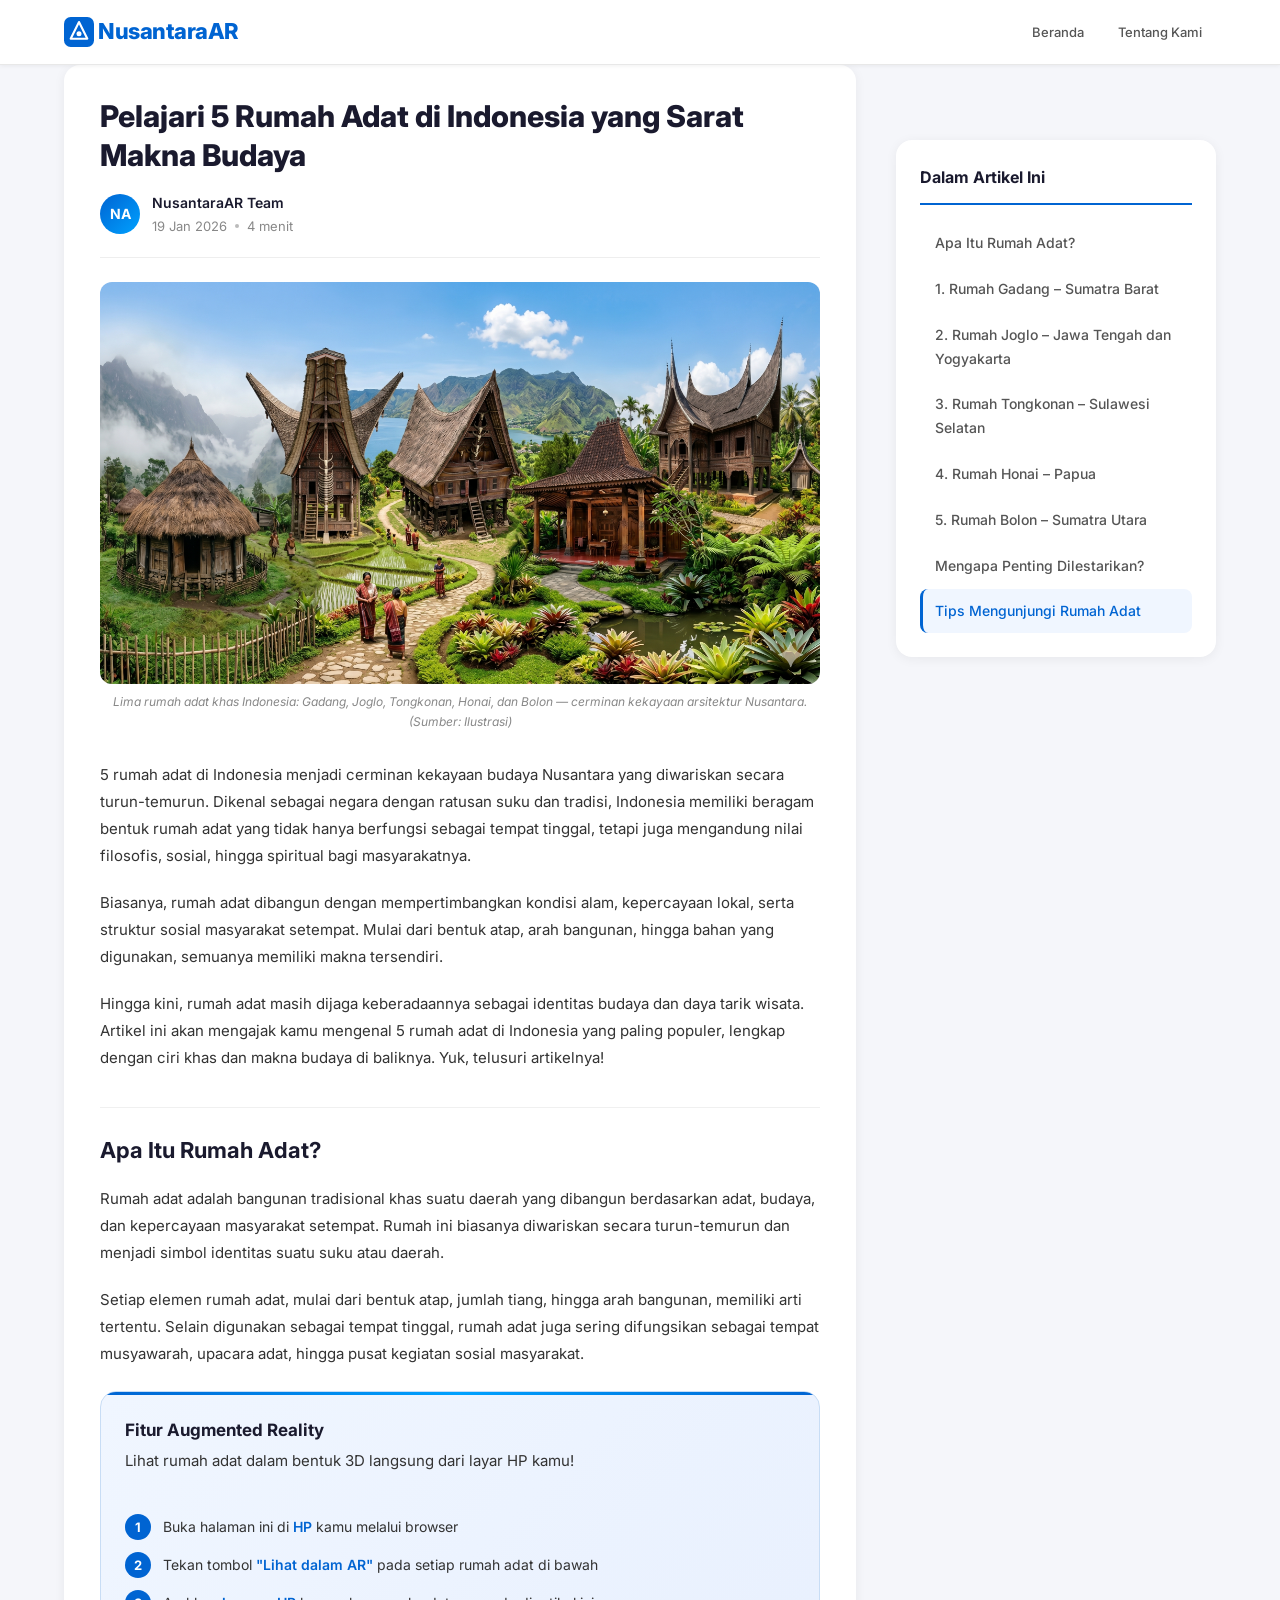
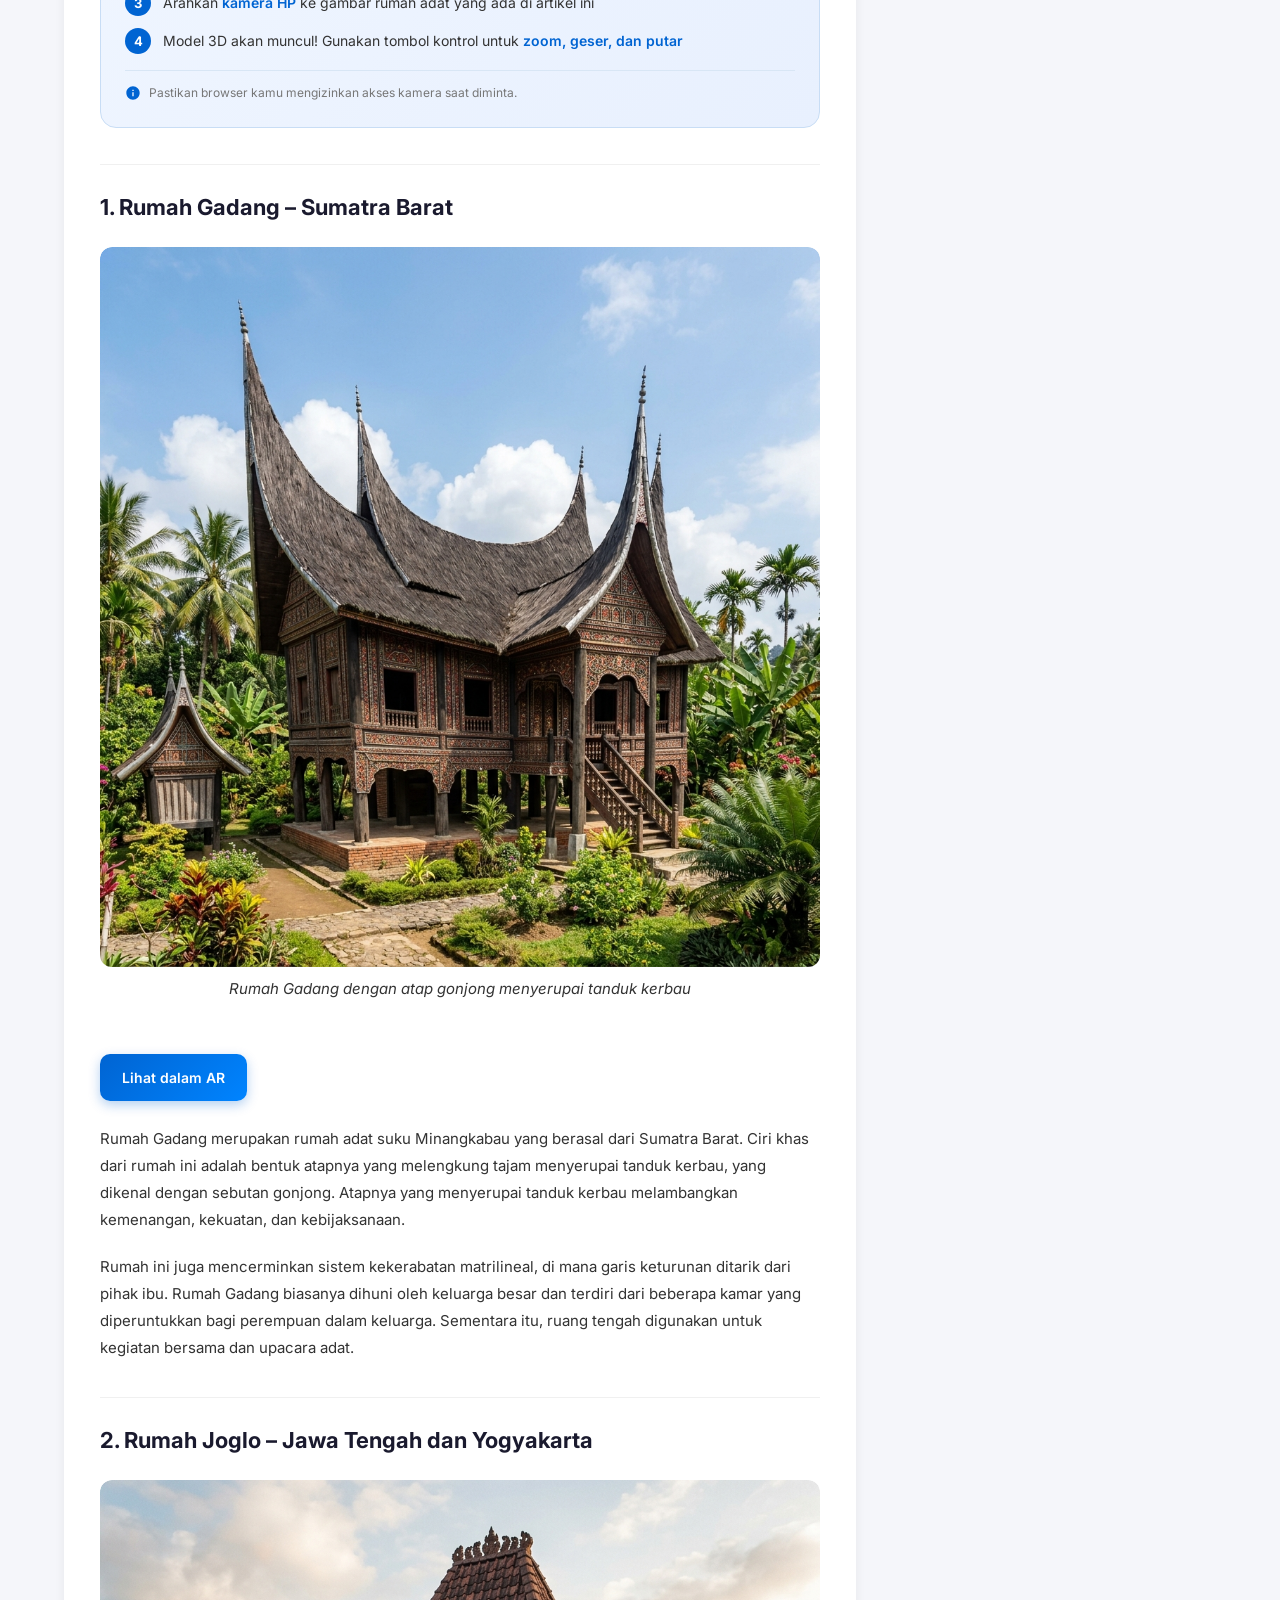
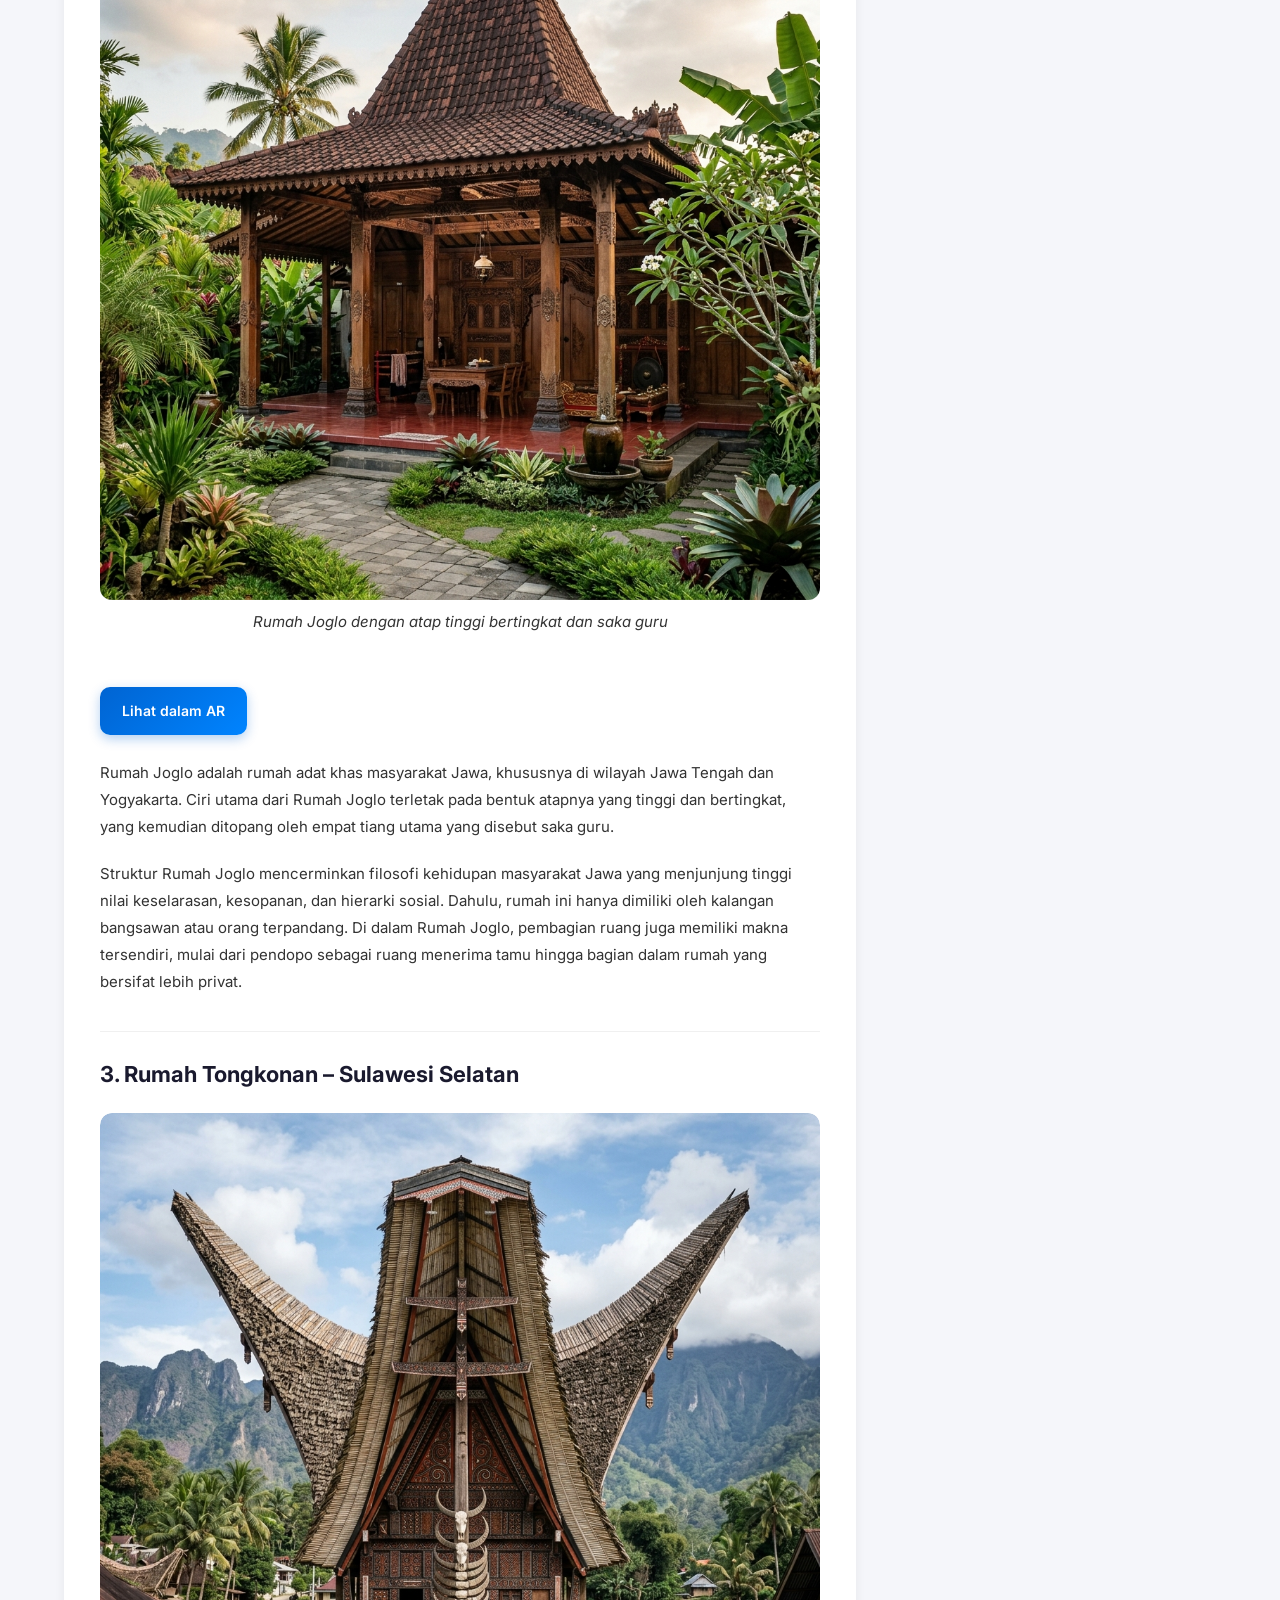
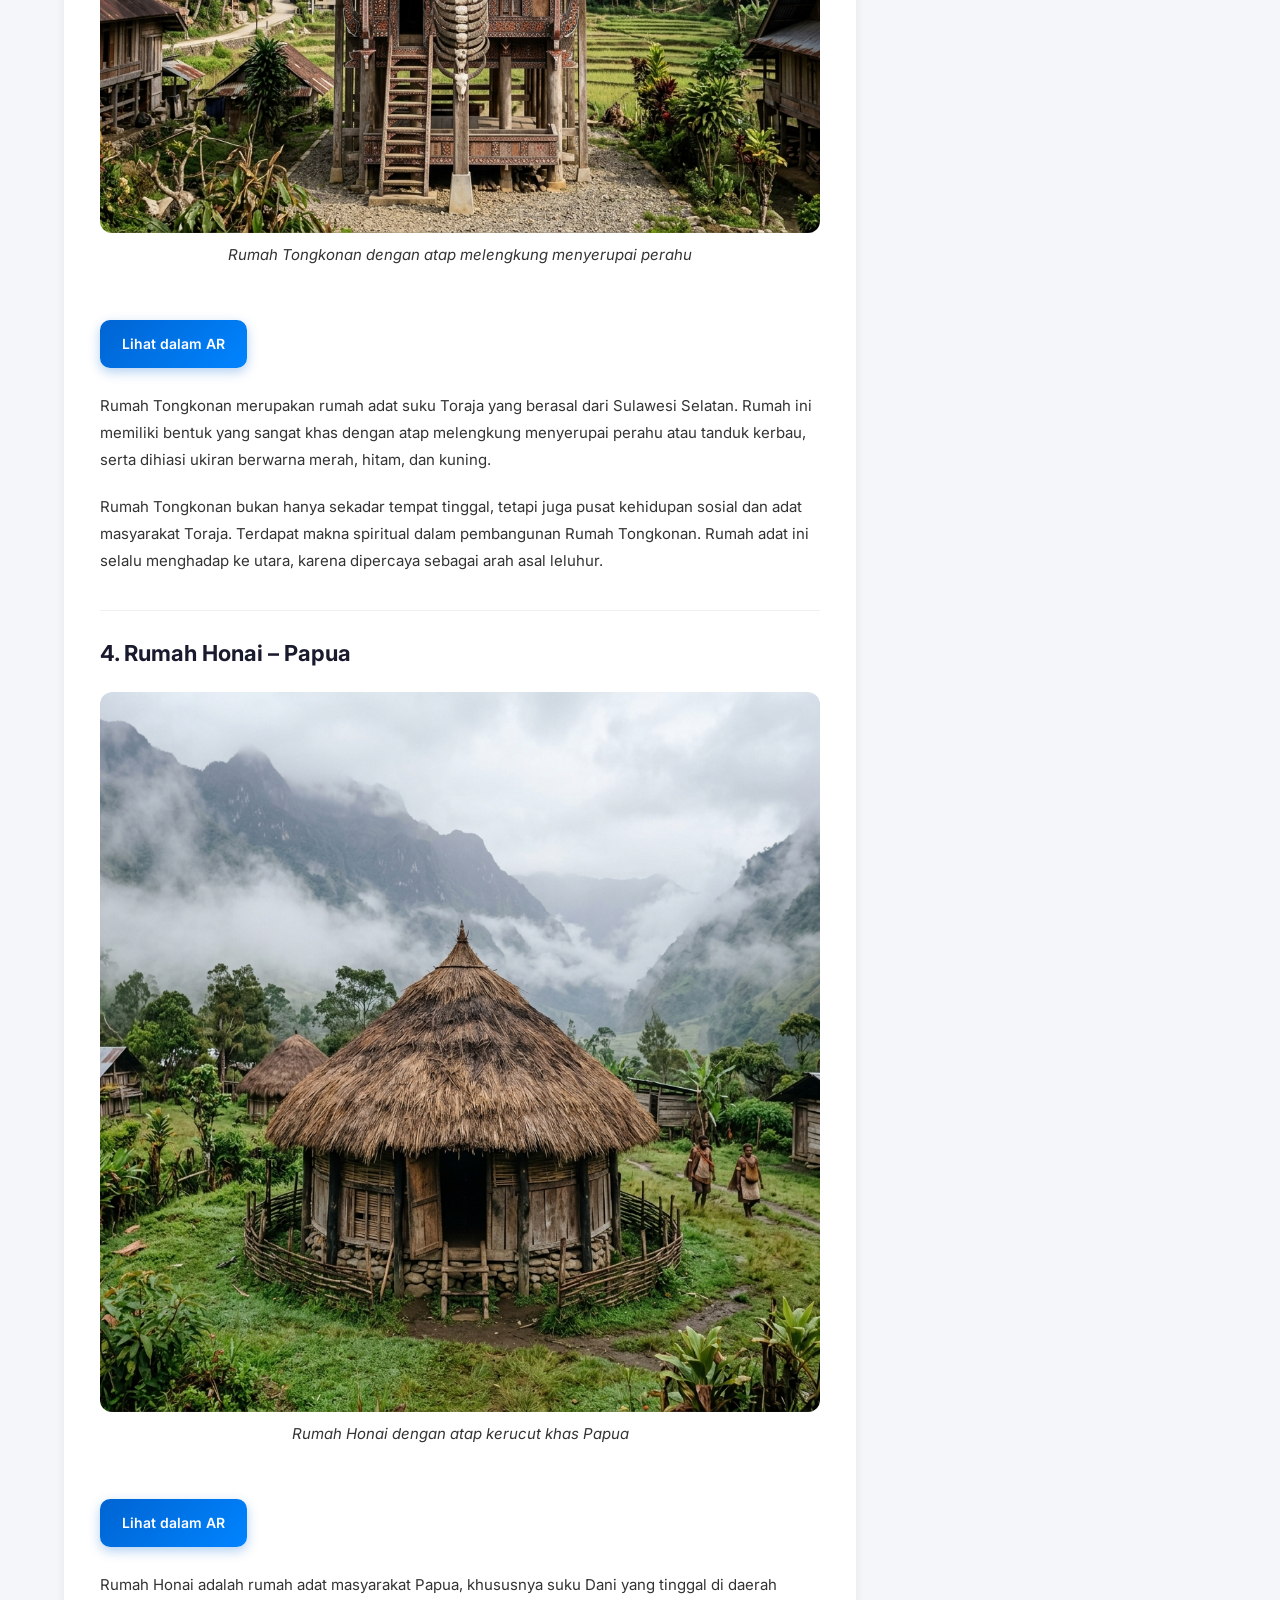
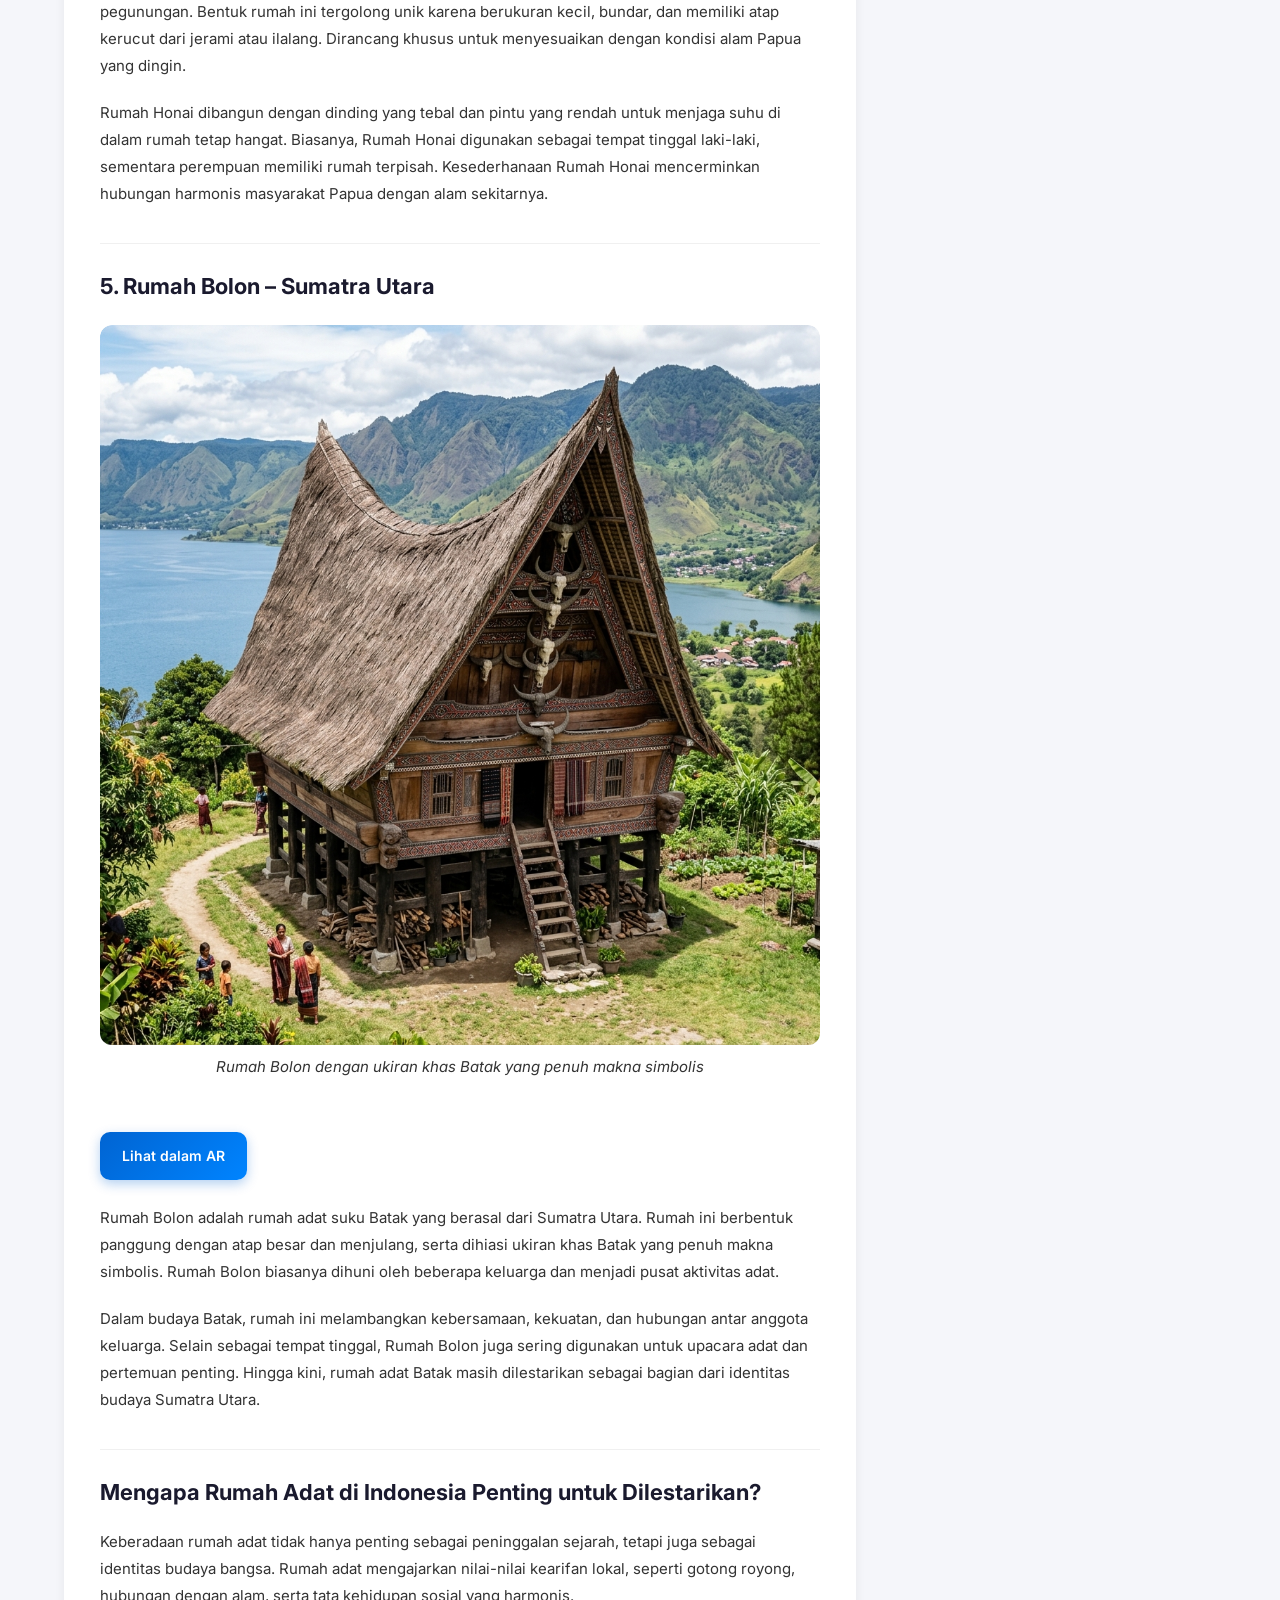
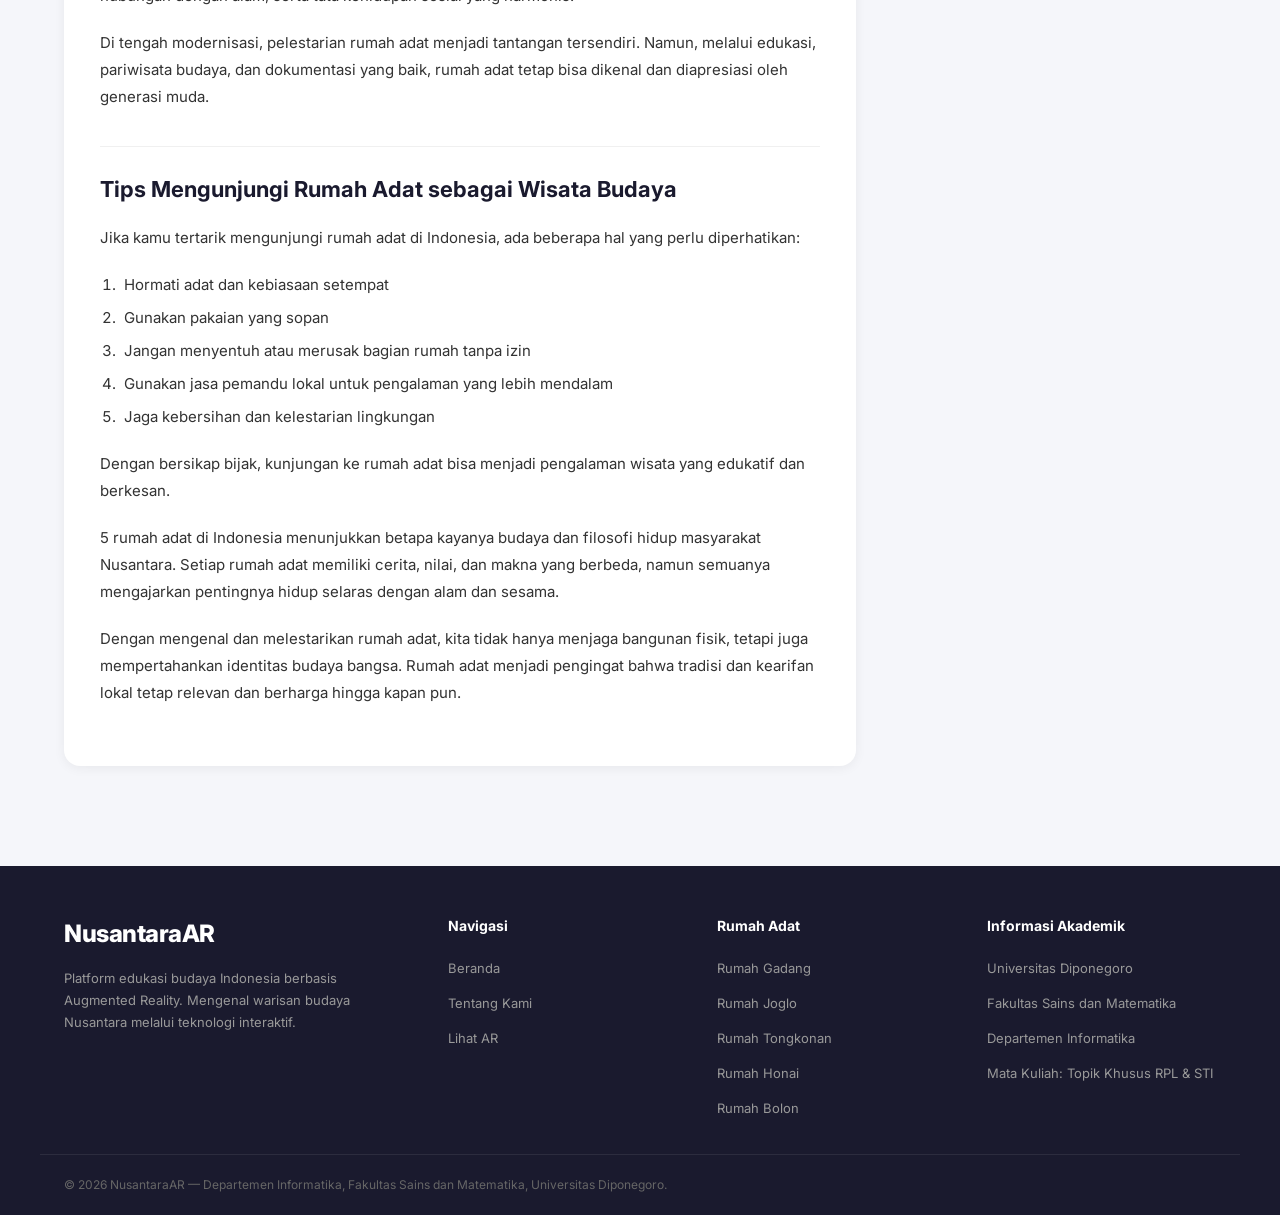
==== commit 9c966e74: "benerin ar, tampilan web, page tentang kami, dll" ====
--- a/index.html
+++ b/index.html
@@ -27,22 +27,10 @@
       </a>
       <div class="header-right">
         <a href="#" class="header-link" id="link-beranda">Beranda</a>
-        <a href="#" class="header-link" id="link-artikel">Artikel</a>
-        <a href="#" class="header-link hide-mobile" id="link-tentang">Tentang Kami</a>
+        <a href="about.html" class="header-link" id="link-tentang">Tentang Kami</a>
       </div>
     </div>
   </header>
-
-  <!-- ===== Breadcrumbs ===== -->
-  <div class="breadcrumbs" id="breadcrumbs">
-    <div class="breadcrumbs-list">
-      <a href="#">Beranda</a>
-      <span class="sep">/</span>
-      <a href="#">Artikel</a>
-      <span class="sep">/</span>
-      <span>Rumah Adat di Indonesia</span>
-    </div>
-  </div>
 
   <!-- ===== Main Content ===== -->
   <div class="main-container">
@@ -65,34 +53,20 @@
               </div>
             </div>
           </div>
-          <div class="share-buttons">
-            <a href="#" class="share-btn" id="share-fb" title="Bagikan ke Facebook">
-              <svg width="16" height="16" viewBox="0 0 24 24" fill="currentColor">
-                <path
-                  d="M24 12.073c0-6.627-5.373-12-12-12s-12 5.373-12 12c0 5.99 4.388 10.954 10.125 11.854v-8.385H7.078v-3.47h3.047V9.43c0-3.007 1.792-4.669 4.533-4.669 1.312 0 2.686.235 2.686.235v2.953H15.83c-1.491 0-1.956.925-1.956 1.874v2.25h3.328l-.532 3.47h-2.796v8.385C19.612 23.027 24 18.062 24 12.073z" />
-              </svg>
-            </a>
-            <a href="#" class="share-btn" id="share-x" title="Bagikan ke X">
-              <svg width="16" height="16" viewBox="0 0 24 24" fill="currentColor">
-                <path
-                  d="M18.244 2.25h3.308l-7.227 8.26 8.502 11.24H16.17l-5.214-6.817L4.99 21.75H1.68l7.73-8.835L1.254 2.25H8.08l4.713 6.231zm-1.161 17.52h1.833L7.084 4.126H5.117z" />
-              </svg>
-            </a>
-          </div>
         </div>
       </div>
 
       <!-- Hero Image -->
       <div class="hero-image" id="hero-image">
-        <img src="images/rumah-gadang.png" alt="Rumah Gadang - Rumah adat Minangkabau, Sumatra Barat" loading="eager">
-        <p class="image-caption">Rumah Gadang, rumah adat khas suku Minangkabau, Sumatra Barat. (Sumber: Ilustrasi)</p>
+        <img src="images/hero.png" alt="Lima rumah adat Indonesia - Gadang, Joglo, Tongkonan, Honai, dan Bolon" loading="eager">
+        <p class="image-caption">Lima rumah adat khas Indonesia: Gadang, Joglo, Tongkonan, Honai, dan Bolon — cerminan kekayaan arsitektur Nusantara. (Sumber: Ilustrasi)</p>
       </div>
 
       <!-- Article Body -->
       <div class="article-body" id="article-body">
 
         <p>
-          5 rumah adat di <a href="#">Indonesia</a> menjadi cerminan kekayaan budaya Nusantara yang diwariskan secara
+          5 rumah adat di Indonesia menjadi cerminan kekayaan budaya Nusantara yang diwariskan secara
           turun-temurun. Dikenal sebagai negara dengan ratusan suku dan tradisi, Indonesia memiliki beragam bentuk rumah
           adat yang tidak hanya berfungsi sebagai tempat tinggal, tetapi juga mengandung nilai filosofis, sosial, hingga
           spiritual bagi masyarakatnya.
@@ -107,10 +81,6 @@
           akan mengajak kamu mengenal 5 rumah adat di Indonesia yang paling populer, lengkap dengan ciri khas dan makna
           budaya di baliknya. Yuk, telusuri artikelnya!
         </p>
-
-        <div class="read-also">
-          <span>Baca juga:</span> <a href="#">16 Keindahan Alam Indonesia Terbaik dan Menakjubkan</a>
-        </div>
 
         <!-- Section: Apa Itu Rumah Adat -->
         <h2 id="section-apa-itu">Apa Itu Rumah Adat?</h2>
@@ -173,7 +143,7 @@
           <a href="ar.html" class="btn-ar">Lihat dalam AR</a>
         </div>
         <p>
-          Rumah Gadang merupakan rumah adat suku Minangkabau yang berasal dari <a href="#">Sumatra Barat</a>. Ciri khas
+          Rumah Gadang merupakan rumah adat suku Minangkabau yang berasal dari Sumatra Barat. Ciri khas
           dari rumah ini adalah bentuk atapnya yang melengkung tajam menyerupai tanduk kerbau, yang dikenal dengan
           sebutan gonjong. Atapnya yang menyerupai tanduk kerbau melambangkan kemenangan, kekuatan, dan kebijaksanaan.
         </p>
@@ -182,10 +152,6 @@
           Rumah Gadang biasanya dihuni oleh keluarga besar dan terdiri dari beberapa kamar yang diperuntukkan bagi
           perempuan dalam keluarga. Sementara itu, ruang tengah digunakan untuk kegiatan bersama dan upacara adat.
         </p>
-
-        <div class="read-also">
-          <span>Baca juga:</span> <a href="#">9 Destinasi Solo Traveling Terbaik di Indonesia</a>
-        </div>
 
         <!-- Section 2: Rumah Joglo -->
         <h2 id="section-joglo">2. Rumah Joglo – Jawa Tengah dan Yogyakarta</h2>
@@ -197,8 +163,8 @@
           <a href="ar.html" class="btn-ar">Lihat dalam AR</a>
         </div>
         <p>
-          Rumah Joglo adalah rumah adat khas masyarakat Jawa, khususnya di wilayah <a href="#">Jawa Tengah</a> dan <a
-            href="#">Yogyakarta</a>. Ciri utama dari Rumah Joglo terletak pada bentuk atapnya yang tinggi dan
+          Rumah Joglo adalah rumah adat khas masyarakat Jawa, khususnya di wilayah Jawa Tengah dan
+            Yogyakarta. Ciri utama dari Rumah Joglo terletak pada bentuk atapnya yang tinggi dan
           bertingkat, yang kemudian ditopang oleh empat tiang utama yang disebut saka guru.
         </p>
         <p>
@@ -218,7 +184,7 @@
           <a href="ar.html" class="btn-ar">Lihat dalam AR</a>
         </div>
         <p>
-          Rumah Tongkonan merupakan rumah adat suku Toraja yang berasal dari <a href="#">Sulawesi Selatan</a>. Rumah ini
+          Rumah Tongkonan merupakan rumah adat suku Toraja yang berasal dari Sulawesi Selatan. Rumah ini
           memiliki bentuk yang sangat khas dengan atap melengkung menyerupai perahu atau tanduk kerbau, serta dihiasi
           ukiran berwarna merah, hitam, dan kuning.
         </p>
@@ -238,7 +204,7 @@
           <a href="ar.html" class="btn-ar">Lihat dalam AR</a>
         </div>
         <p>
-          Rumah Honai adalah rumah adat masyarakat <a href="#">Papua</a>, khususnya suku Dani yang tinggal di daerah
+          Rumah Honai adalah rumah adat masyarakat Papua, khususnya suku Dani yang tinggal di daerah
           pegunungan. Bentuk rumah ini tergolong unik karena berukuran kecil, bundar, dan memiliki atap kerucut dari
           jerami atau ilalang. Dirancang khusus untuk menyesuaikan dengan kondisi alam Papua yang dingin.
         </p>
@@ -247,10 +213,6 @@
           hangat. Biasanya, Rumah Honai digunakan sebagai tempat tinggal laki-laki, sementara perempuan memiliki rumah
           terpisah. Kesederhanaan Rumah Honai mencerminkan hubungan harmonis masyarakat Papua dengan alam sekitarnya.
         </p>
-
-        <div class="read-also">
-          <span>Baca juga:</span> <a href="#">10 Wisata Desa Adat di Indonesia Paling Unik</a>
-        </div>
 
         <!-- Section 5: Rumah Bolon -->
         <h2 id="section-bolon">5. Rumah Bolon – Sumatra Utara</h2>
@@ -262,7 +224,7 @@
           <a href="ar.html" class="btn-ar">Lihat dalam AR</a>
         </div>
         <p>
-          Rumah Bolon adalah rumah adat suku Batak yang berasal dari <a href="#">Sumatra Utara</a>. Rumah ini berbentuk
+          Rumah Bolon adalah rumah adat suku Batak yang berasal dari Sumatra Utara. Rumah ini berbentuk
           panggung dengan atap besar dan menjulang, serta dihiasi ukiran khas Batak yang penuh makna simbolis. Rumah
           Bolon biasanya dihuni oleh beberapa keluarga dan menjadi pusat aktivitas adat.
         </p>
@@ -283,10 +245,6 @@
           Di tengah modernisasi, pelestarian rumah adat menjadi tantangan tersendiri. Namun, melalui edukasi, pariwisata
           budaya, dan dokumentasi yang baik, rumah adat tetap bisa dikenal dan diapresiasi oleh generasi muda.
         </p>
-
-        <div class="read-also">
-          <span>Baca juga:</span> <a href="#">12 Tempat dengan Sunset Terbaik di Indonesia yang Wajib Kamu Abadikan</a>
-        </div>
 
         <!-- Section: Tips -->
         <h2 id="section-tips">Tips Mengunjungi Rumah Adat sebagai Wisata Budaya</h2>
@@ -341,19 +299,13 @@
         <div class="logo-text">NusantaraAR</div>
         <p>Platform edukasi budaya Indonesia berbasis Augmented Reality. Mengenal warisan budaya Nusantara melalui
           teknologi interaktif.</p>
-        <div class="footer-social">
-          <a href="#" class="social-icon" id="social-fb" title="Facebook">f</a>
-          <a href="#" class="social-icon" id="social-ig" title="Instagram">📷</a>
-          <a href="#" class="social-icon" id="social-yt" title="YouTube">▶</a>
-        </div>
       </div>
       <div class="footer-col">
         <h4>Navigasi</h4>
         <ul>
           <li><a href="#">Beranda</a></li>
-          <li><a href="#">Artikel</a></li>
-          <li><a href="#">Galeri AR</a></li>
-          <li><a href="#">Tentang Kami</a></li>
+          <li><a href="about.html">Tentang Kami</a></li>
+          <li><a href="ar.html">Lihat AR</a></li>
         </ul>
       </div>
       <div class="footer-col">
@@ -367,20 +319,17 @@
         </ul>
       </div>
       <div class="footer-col">
-        <h4>Kontak</h4>
+        <h4>Informasi Akademik</h4>
         <ul>
-          <li><a href="#">Email: nusantaraar@mail.com</a></li>
-          <li><a href="#">Topik Khusus RPL &amp; STI</a></li>
-          <li><a href="#">Universitas</a></li>
+          <li><span>Universitas Diponegoro</span></li>
+          <li><span>Fakultas Sains dan Matematika</span></li>
+          <li><span>Departemen Informatika</span></li>
+          <li><span>Mata Kuliah: Topik Khusus RPL &amp; STI</span></li>
         </ul>
       </div>
     </div>
     <div class="footer-bottom">
-      <p>&copy; 2026 NusantaraAR. Dibuat untuk tugas mata kuliah Topik Khusus RPL &amp; STI.</p>
-      <div class="footer-bottom-links">
-        <a href="#">Kebijakan Privasi</a>
-        <a href="#">Syarat Penggunaan</a>
-      </div>
+      <p>&copy; 2026 NusantaraAR &mdash; Departemen Informatika, Fakultas Sains dan Matematika, Universitas Diponegoro.</p>
     </div>
   </footer>
 
--- a/styles.css
+++ b/styles.css
@@ -317,8 +317,7 @@
 .hero-image img {
   width: 100%;
   border-radius: 12px;
-  object-fit: cover;
-  max-height: 420px;
+  display: block;
 }
 
 .image-caption {
@@ -377,8 +376,7 @@
 
 .section-image img {
   width: 100%;
-  object-fit: cover;
-  max-height: 360px;
+  display: block;
   border-radius: 12px;
   transition: transform 0.3s ease;
 }
@@ -537,7 +535,8 @@
   gap: 8px;
 }
 
-.footer-col ul li a {
+.footer-col ul li a,
+.footer-col ul li span {
   font-size: 13px;
   color: #999;
   transition: color 0.2s;
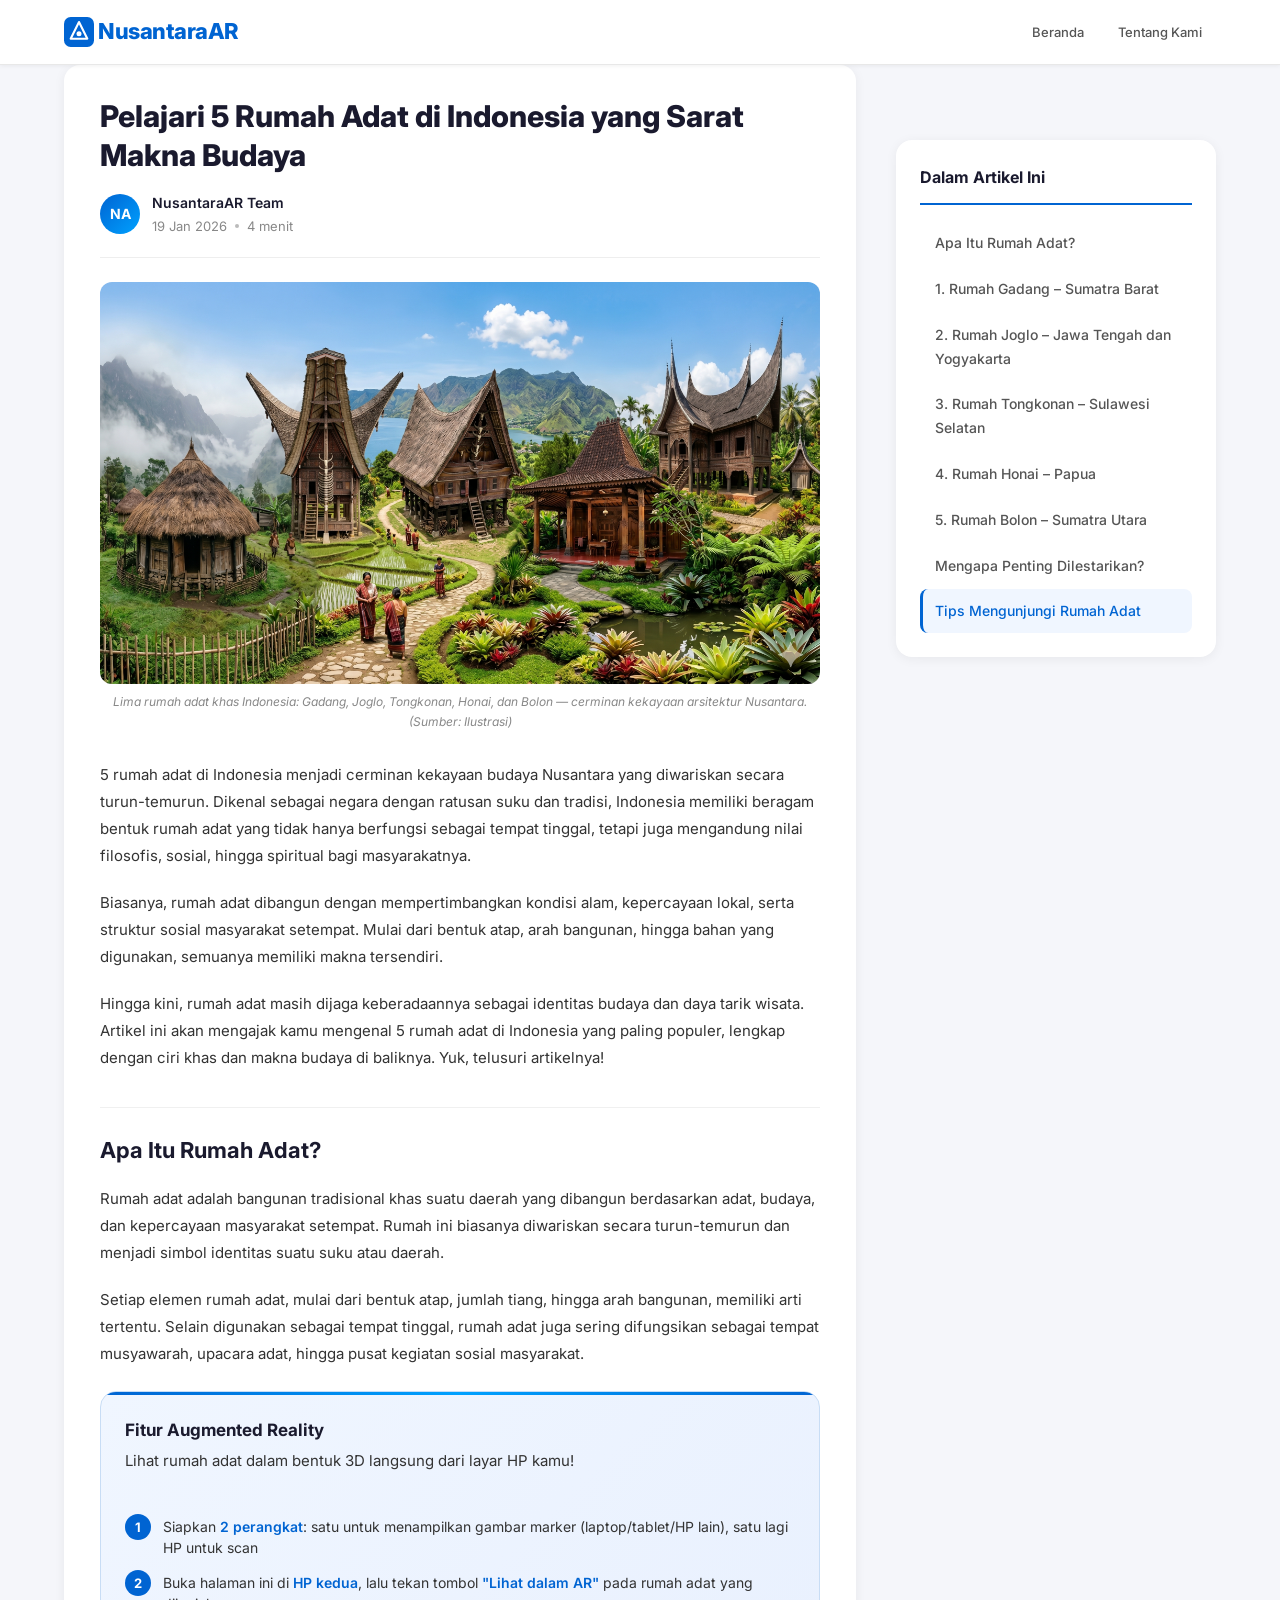
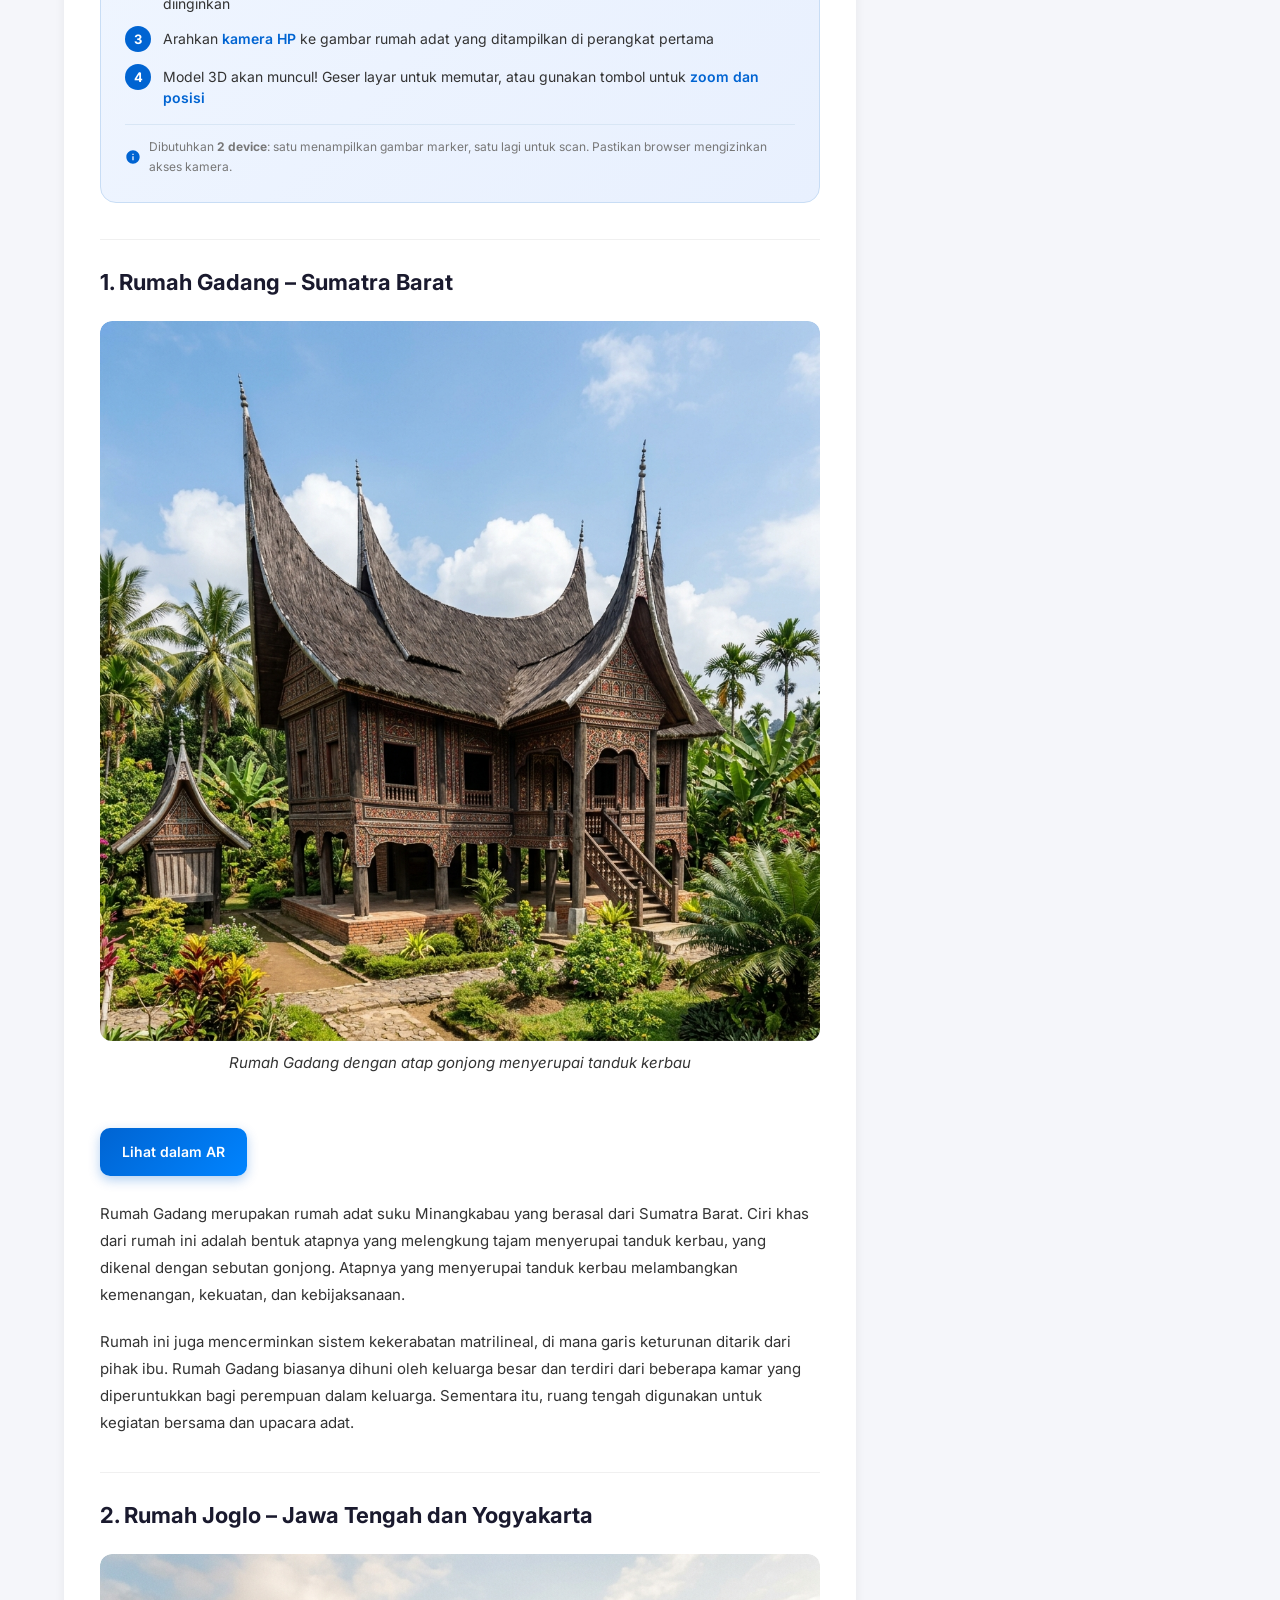
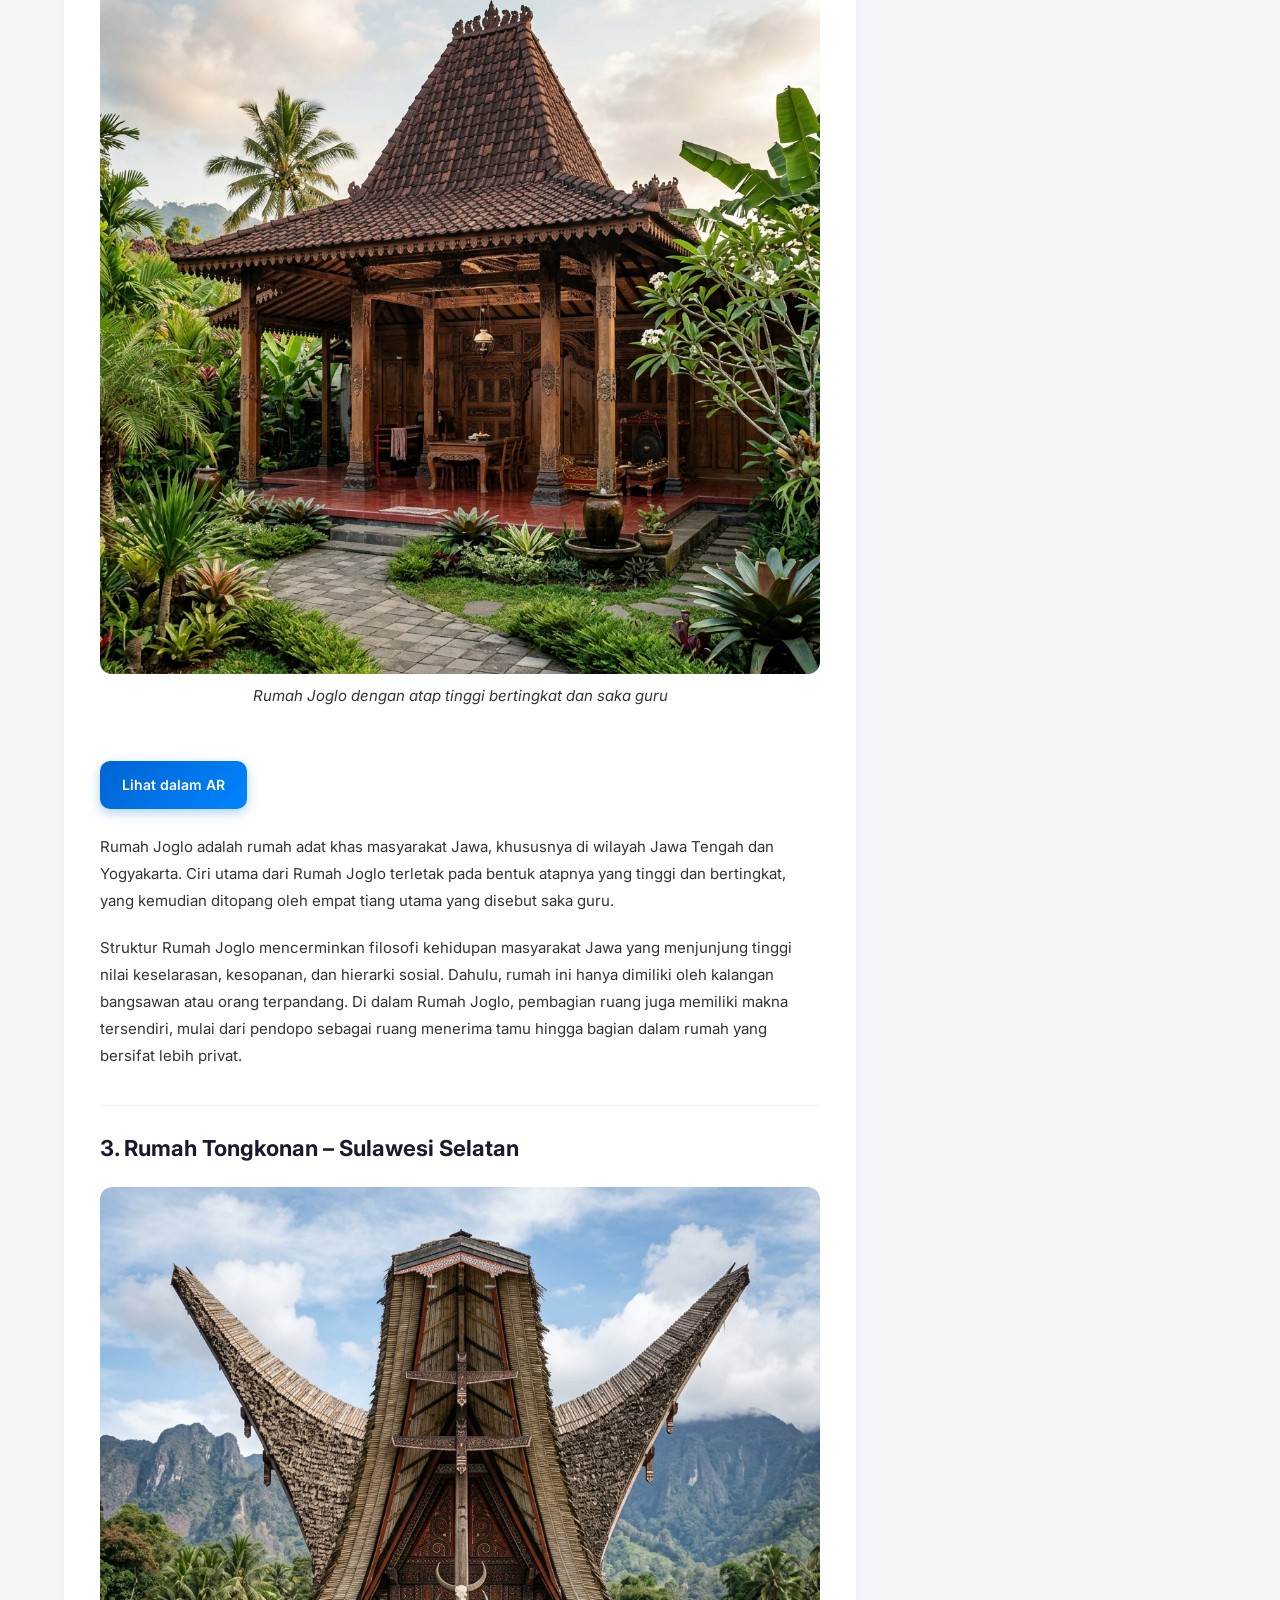
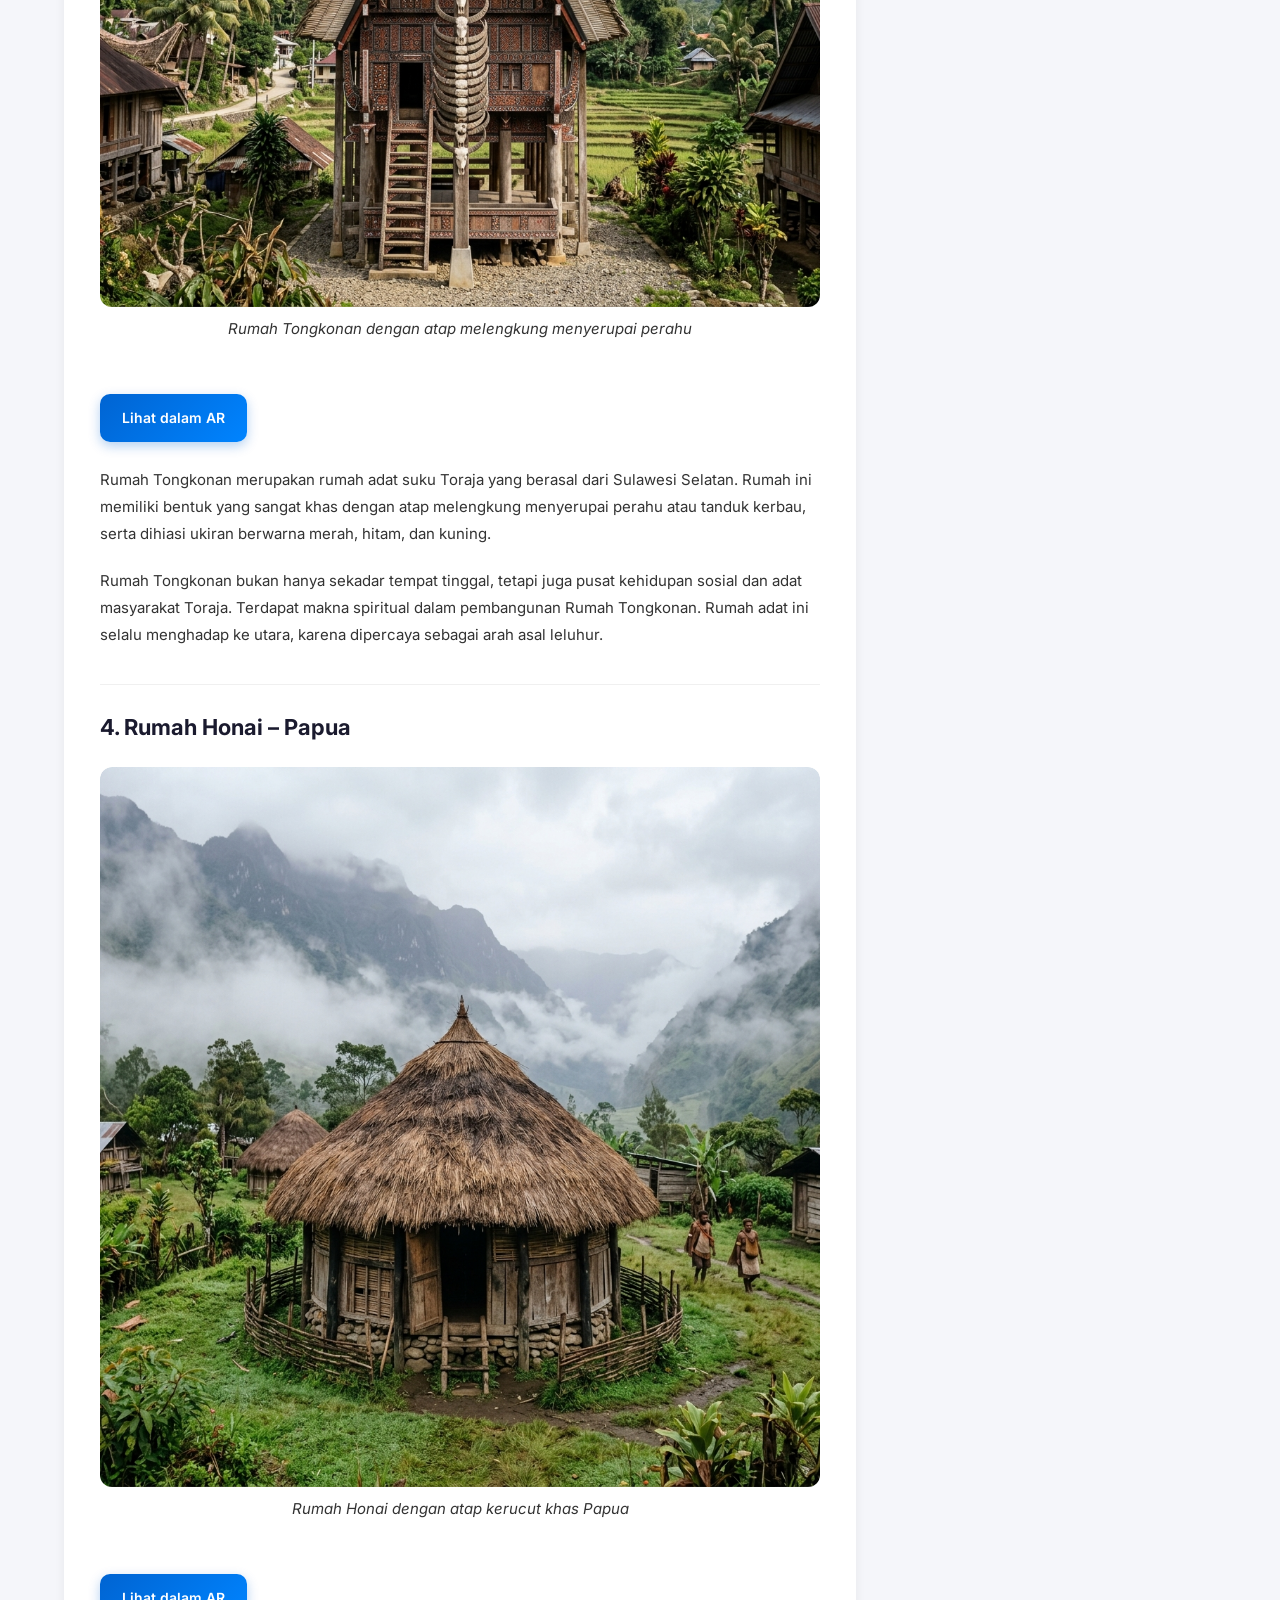
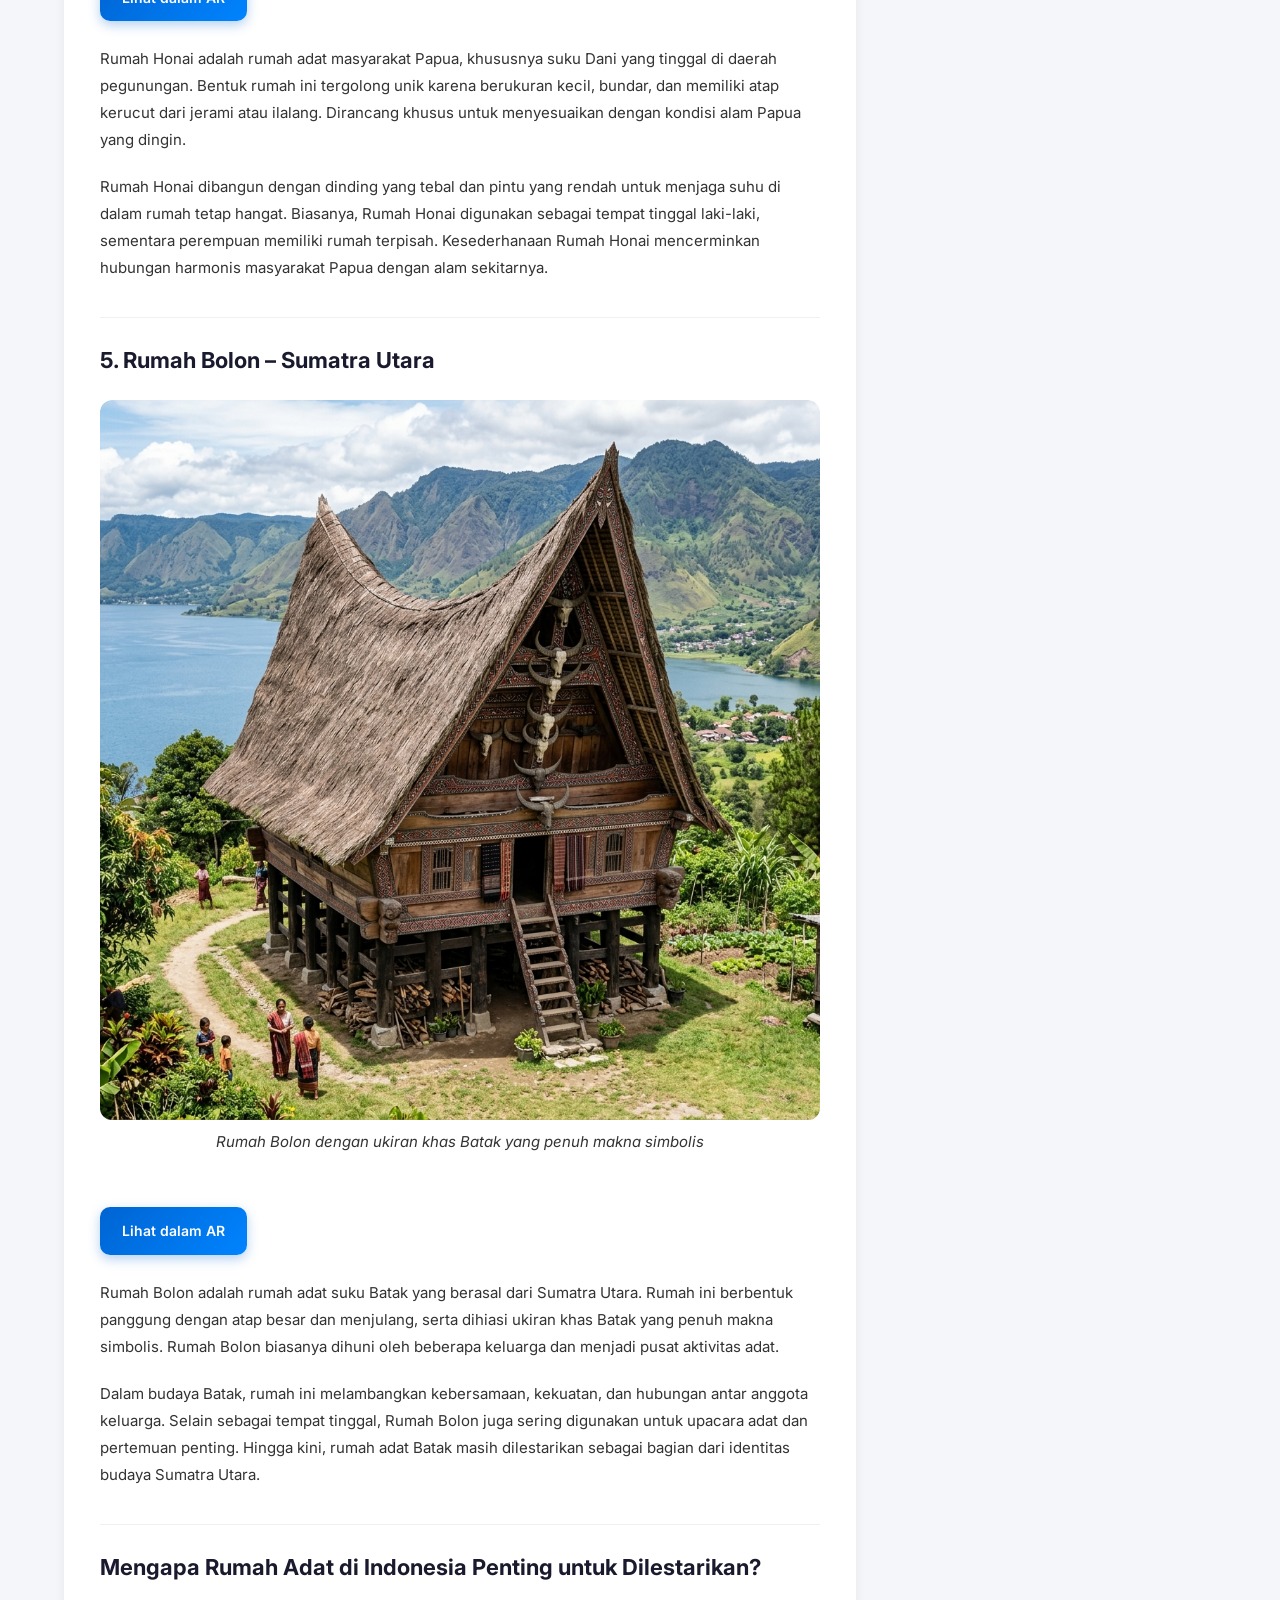
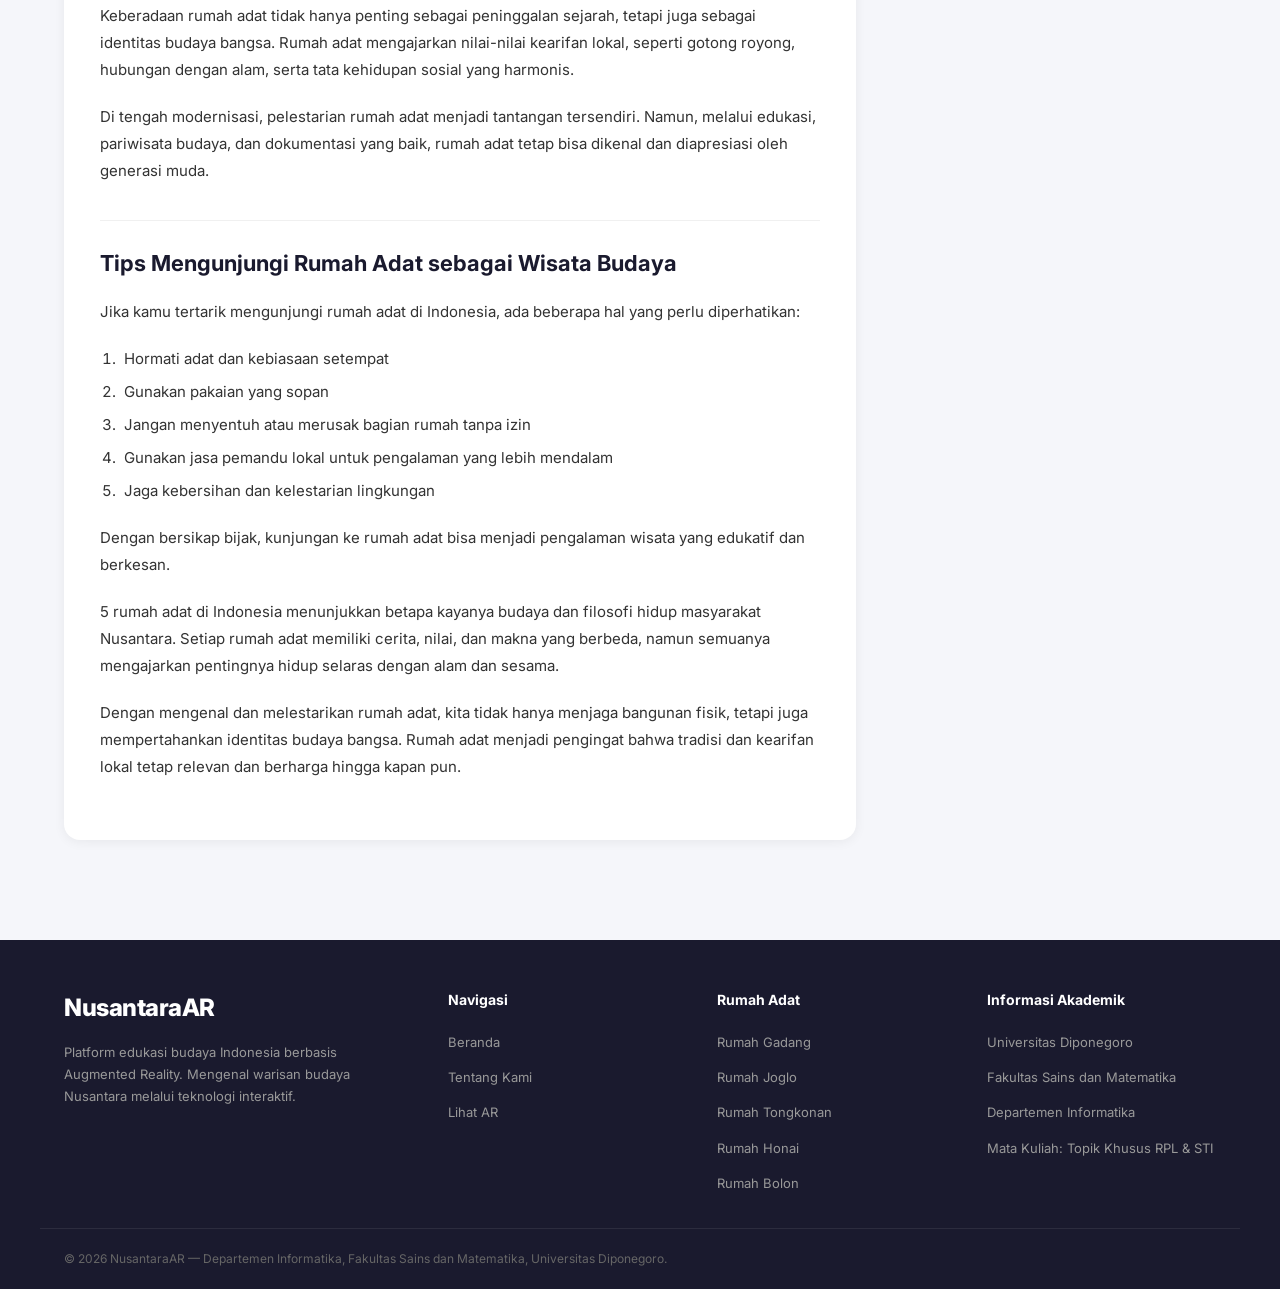
==== commit c104c494: "yezzir" ====
--- a/index.html
+++ b/index.html
@@ -106,22 +106,19 @@
           <div class="ar-guide-steps">
             <div class="ar-guide-step">
               <div class="ar-guide-step-num">1</div>
-              <div class="ar-guide-step-text">Buka halaman ini di <strong>HP</strong> kamu melalui browser</div>
+              <div class="ar-guide-step-text">Siapkan <strong>2 perangkat</strong>: satu untuk menampilkan gambar marker (laptop/tablet/HP lain), satu lagi HP untuk scan</div>
             </div>
             <div class="ar-guide-step">
               <div class="ar-guide-step-num">2</div>
-              <div class="ar-guide-step-text">Tekan tombol <strong>"Lihat dalam AR"</strong> pada setiap rumah adat di
-                bawah</div>
+              <div class="ar-guide-step-text">Buka halaman ini di <strong>HP kedua</strong>, lalu tekan tombol <strong>"Lihat dalam AR"</strong> pada rumah adat yang diinginkan</div>
             </div>
             <div class="ar-guide-step">
               <div class="ar-guide-step-num">3</div>
-              <div class="ar-guide-step-text">Arahkan <strong>kamera HP</strong> ke gambar rumah adat yang ada di
-                artikel ini</div>
+              <div class="ar-guide-step-text">Arahkan <strong>kamera HP</strong> ke gambar rumah adat yang ditampilkan di perangkat pertama</div>
             </div>
             <div class="ar-guide-step">
               <div class="ar-guide-step-num">4</div>
-              <div class="ar-guide-step-text">Model 3D akan muncul! Gunakan tombol kontrol untuk <strong>zoom, geser,
-                  dan putar</strong></div>
+              <div class="ar-guide-step-text">Model 3D akan muncul! Geser layar untuk memutar, atau gunakan tombol untuk <strong>zoom dan posisi</strong></div>
             </div>
           </div>
           <div class="ar-guide-note">
@@ -129,7 +126,7 @@
               <path
                 d="M12 2C6.48 2 2 6.48 2 12s4.48 10 10 10 10-4.48 10-10S17.52 2 12 2zm1 15h-2v-6h2v6zm0-8h-2V7h2v2z" />
             </svg>
-            <span>Pastikan browser kamu mengizinkan akses kamera saat diminta.</span>
+            <span>Dibutuhkan <strong>2 device</strong>: satu menampilkan gambar marker, satu lagi untuk scan. Pastikan browser mengizinkan akses kamera.</span>
           </div>
         </div>
 
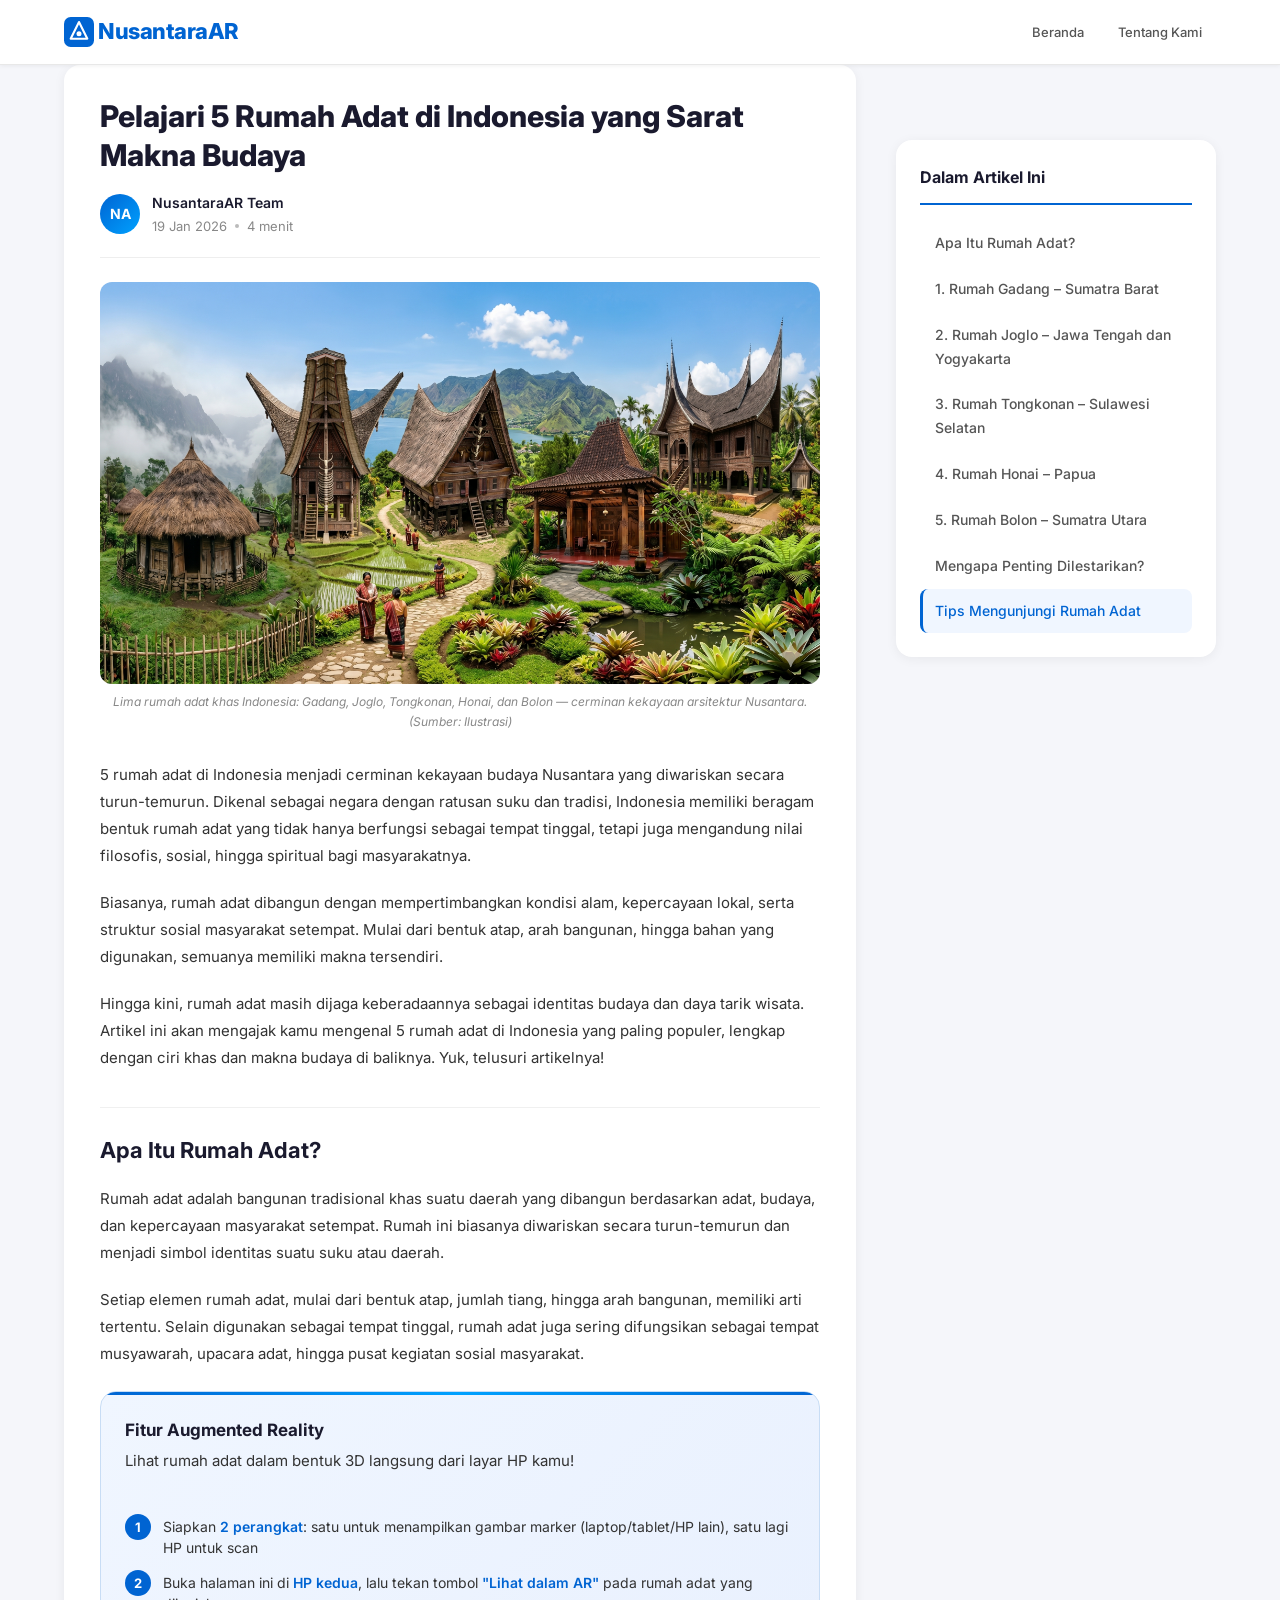
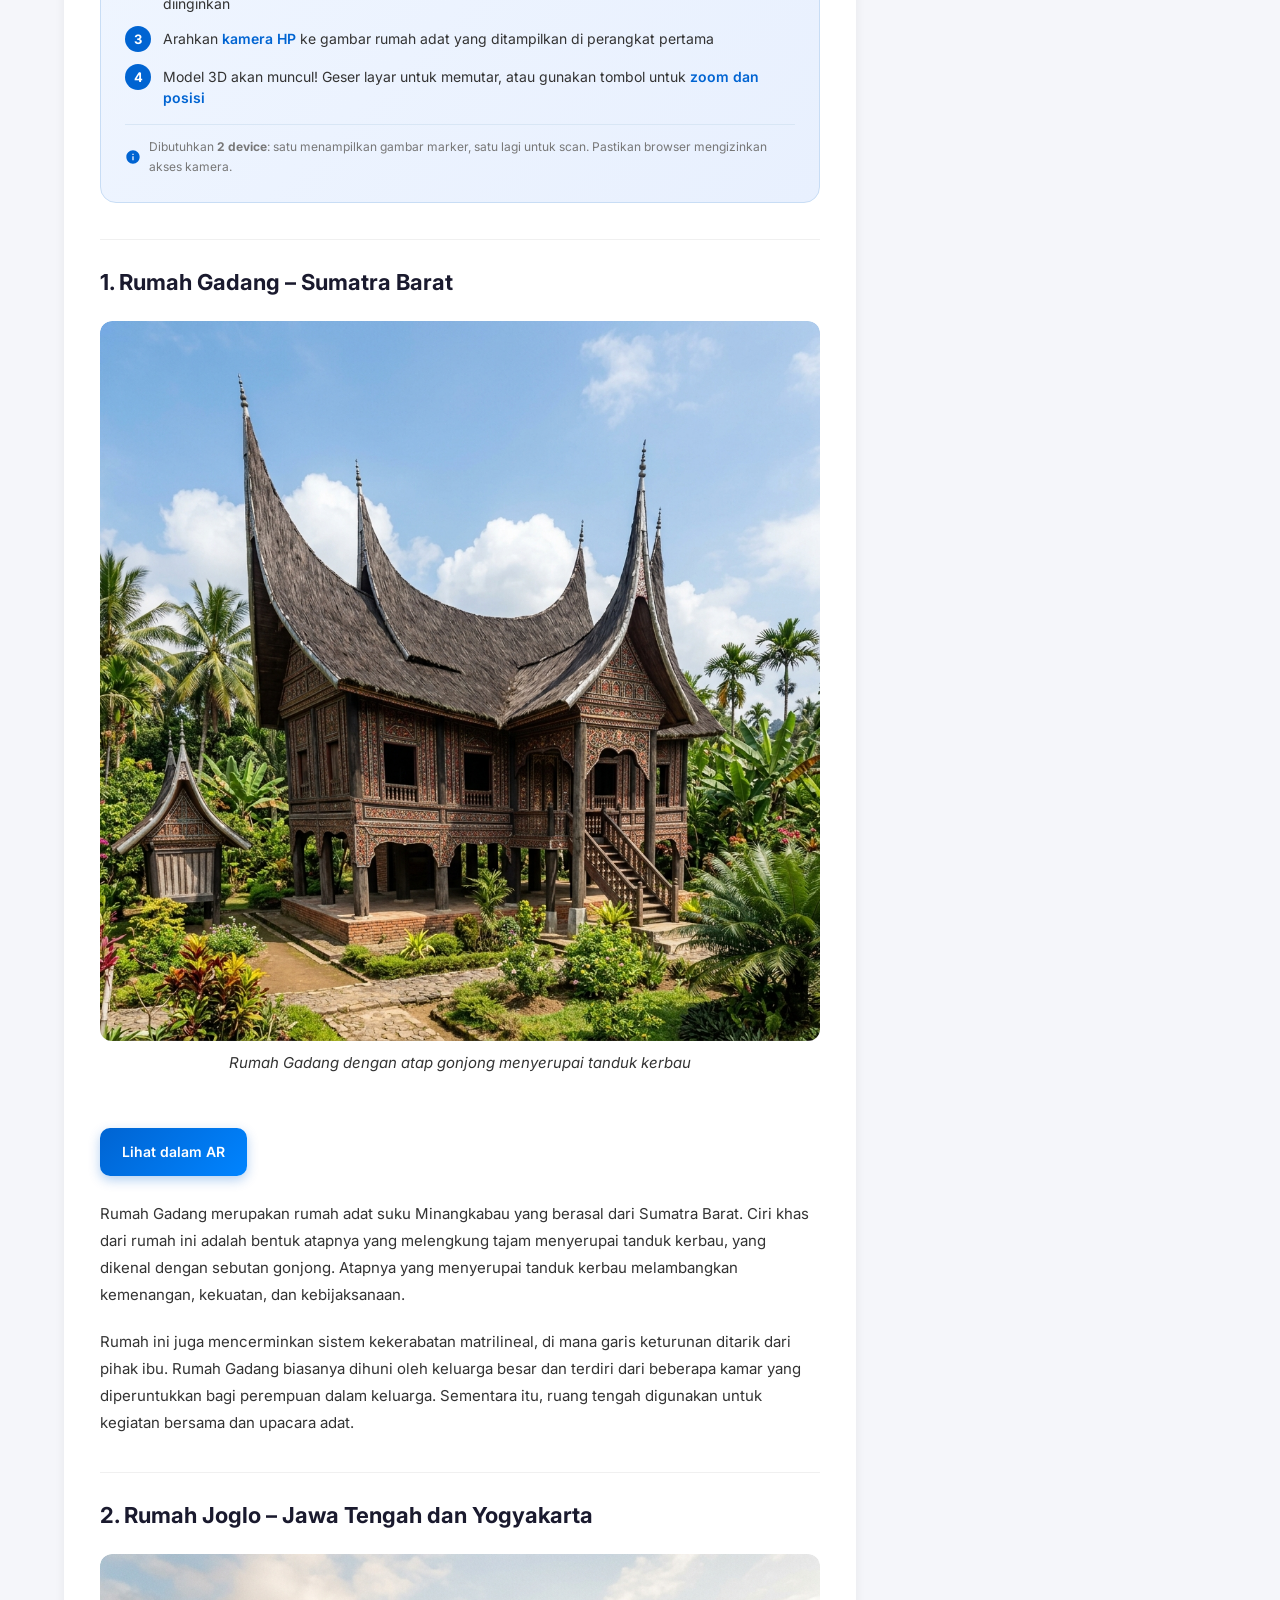
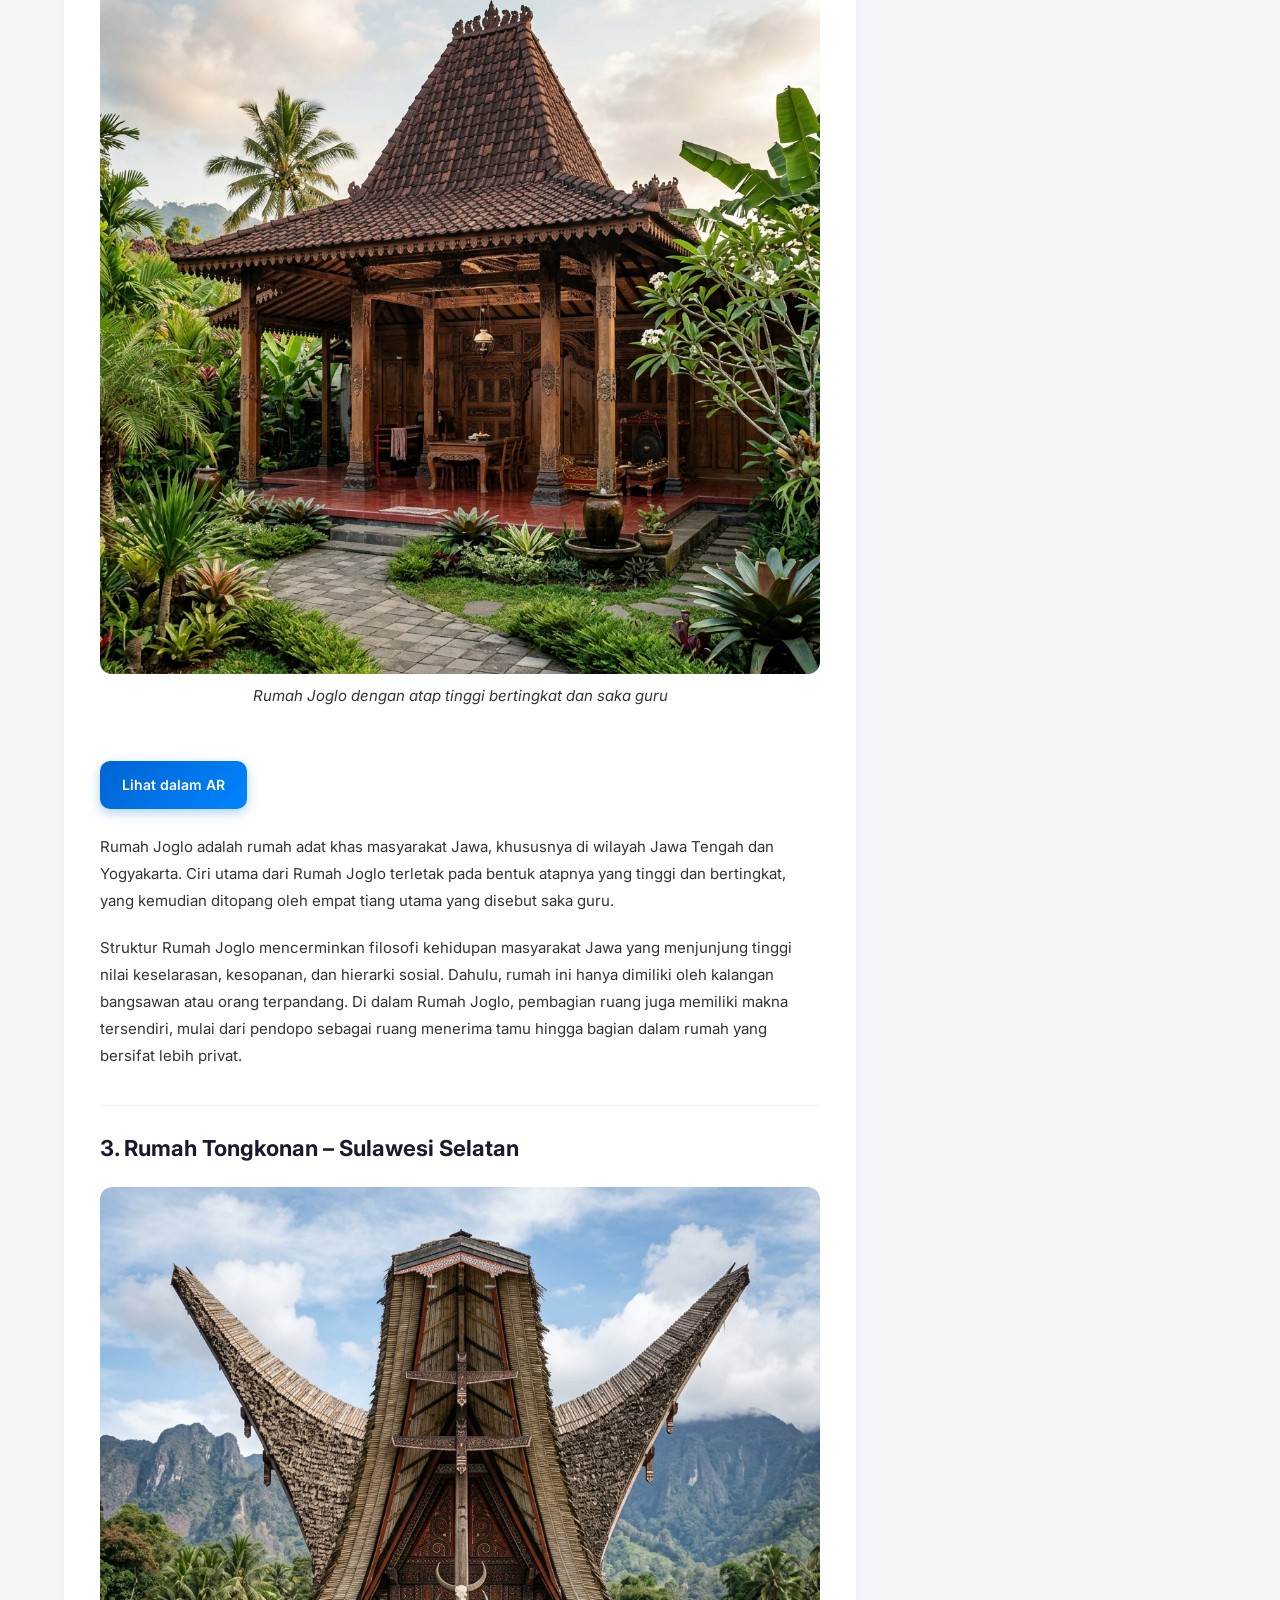
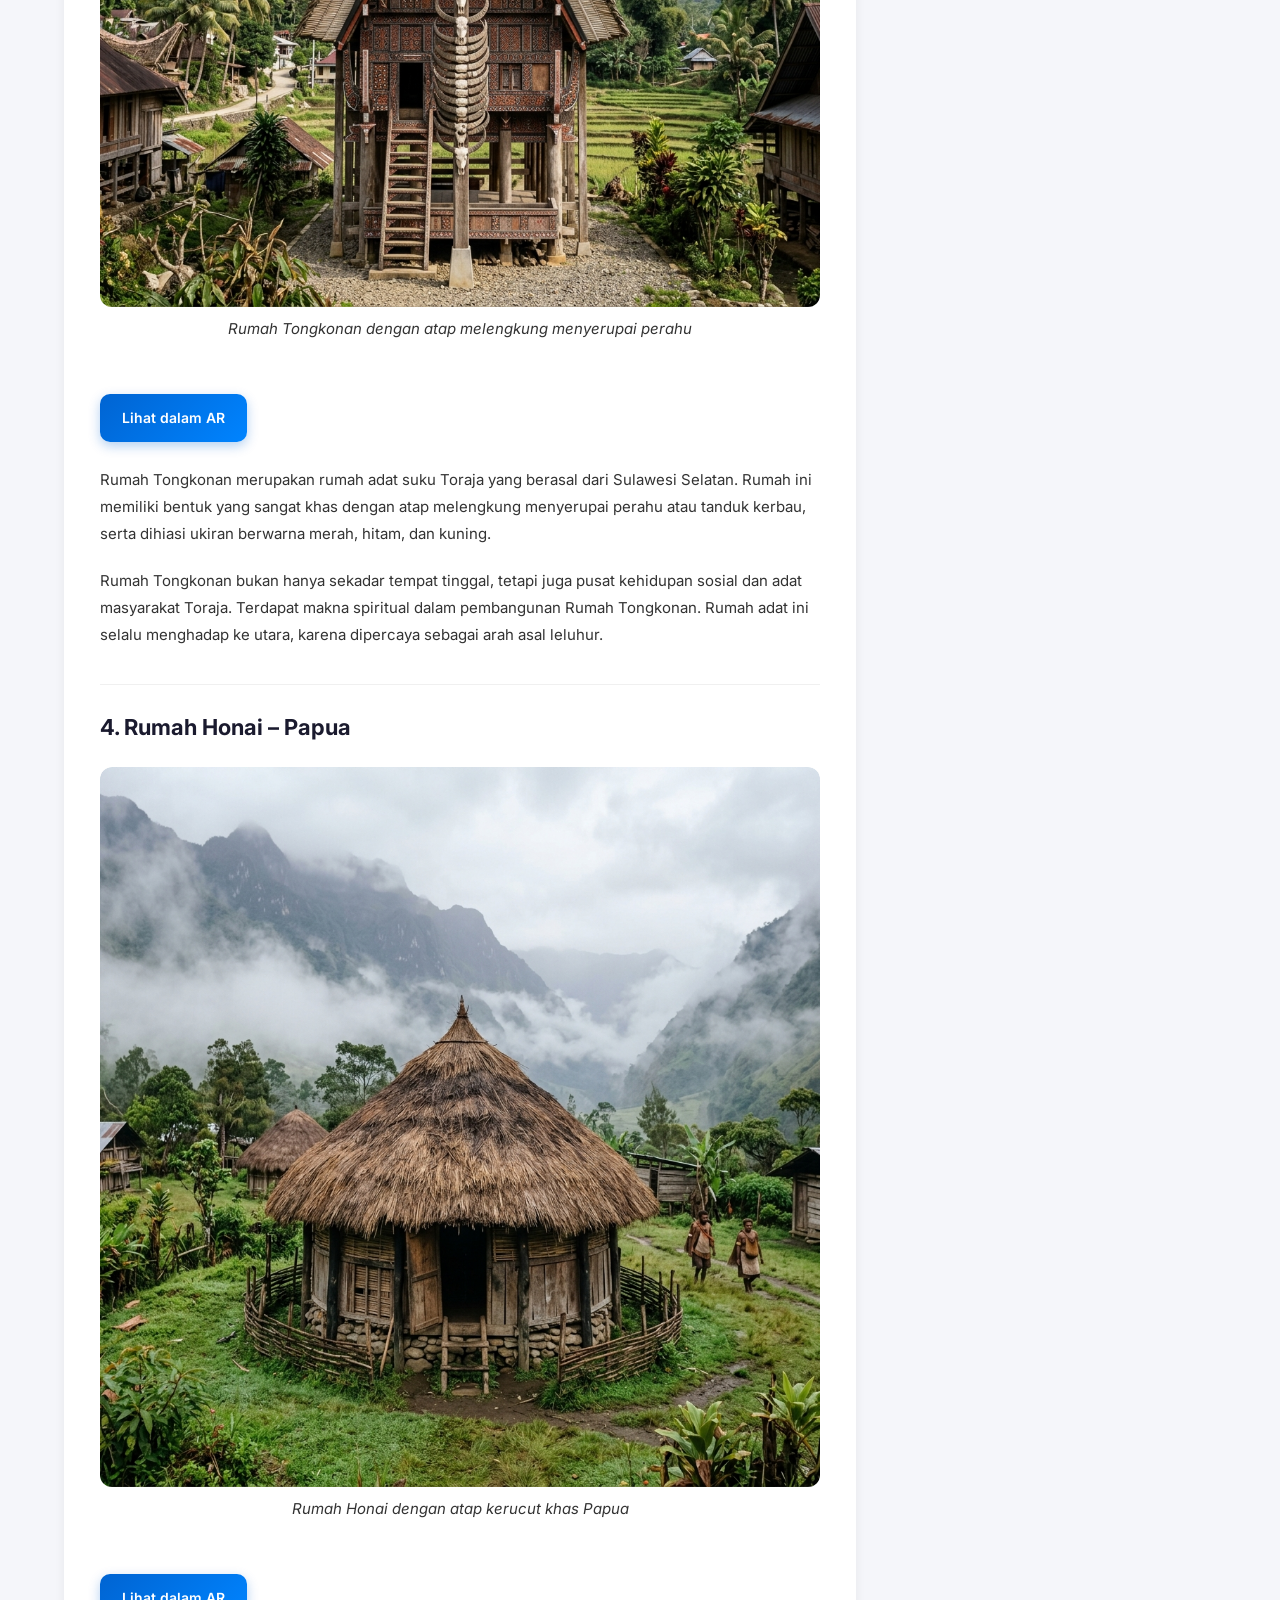
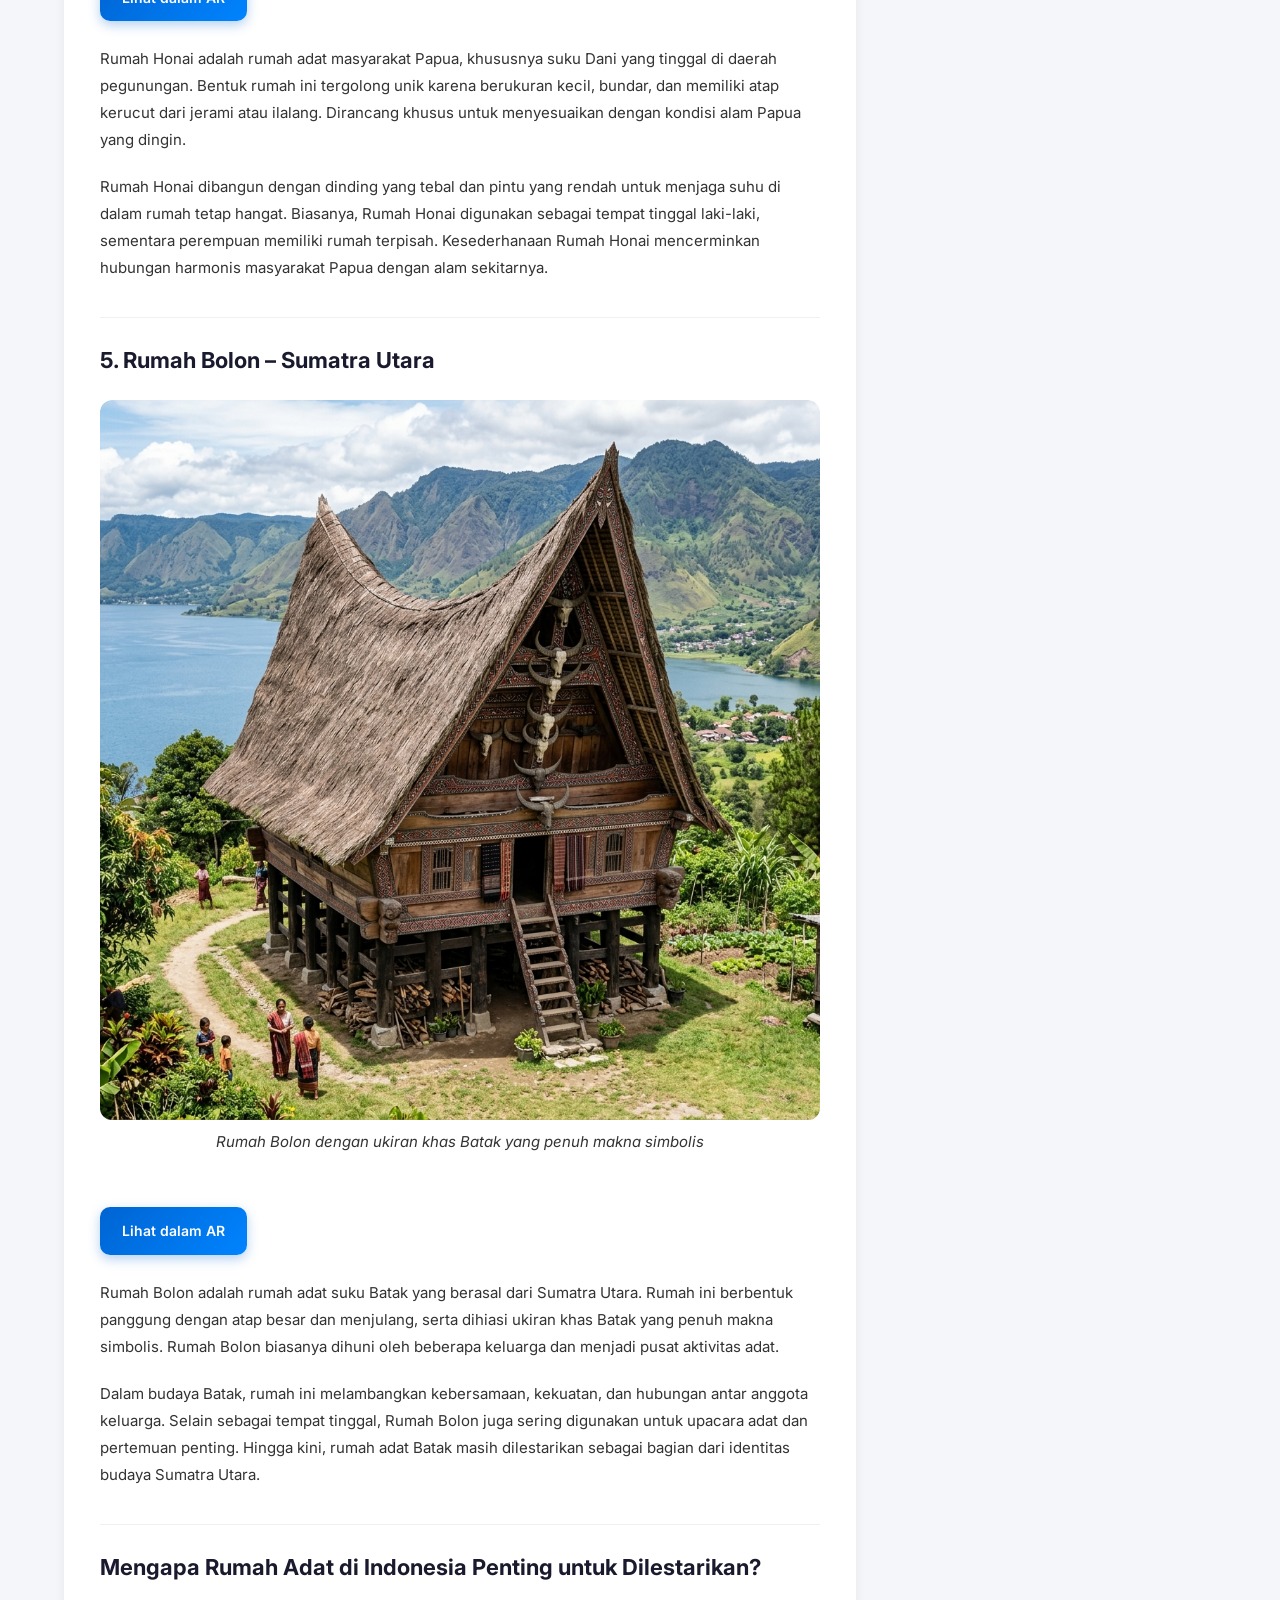
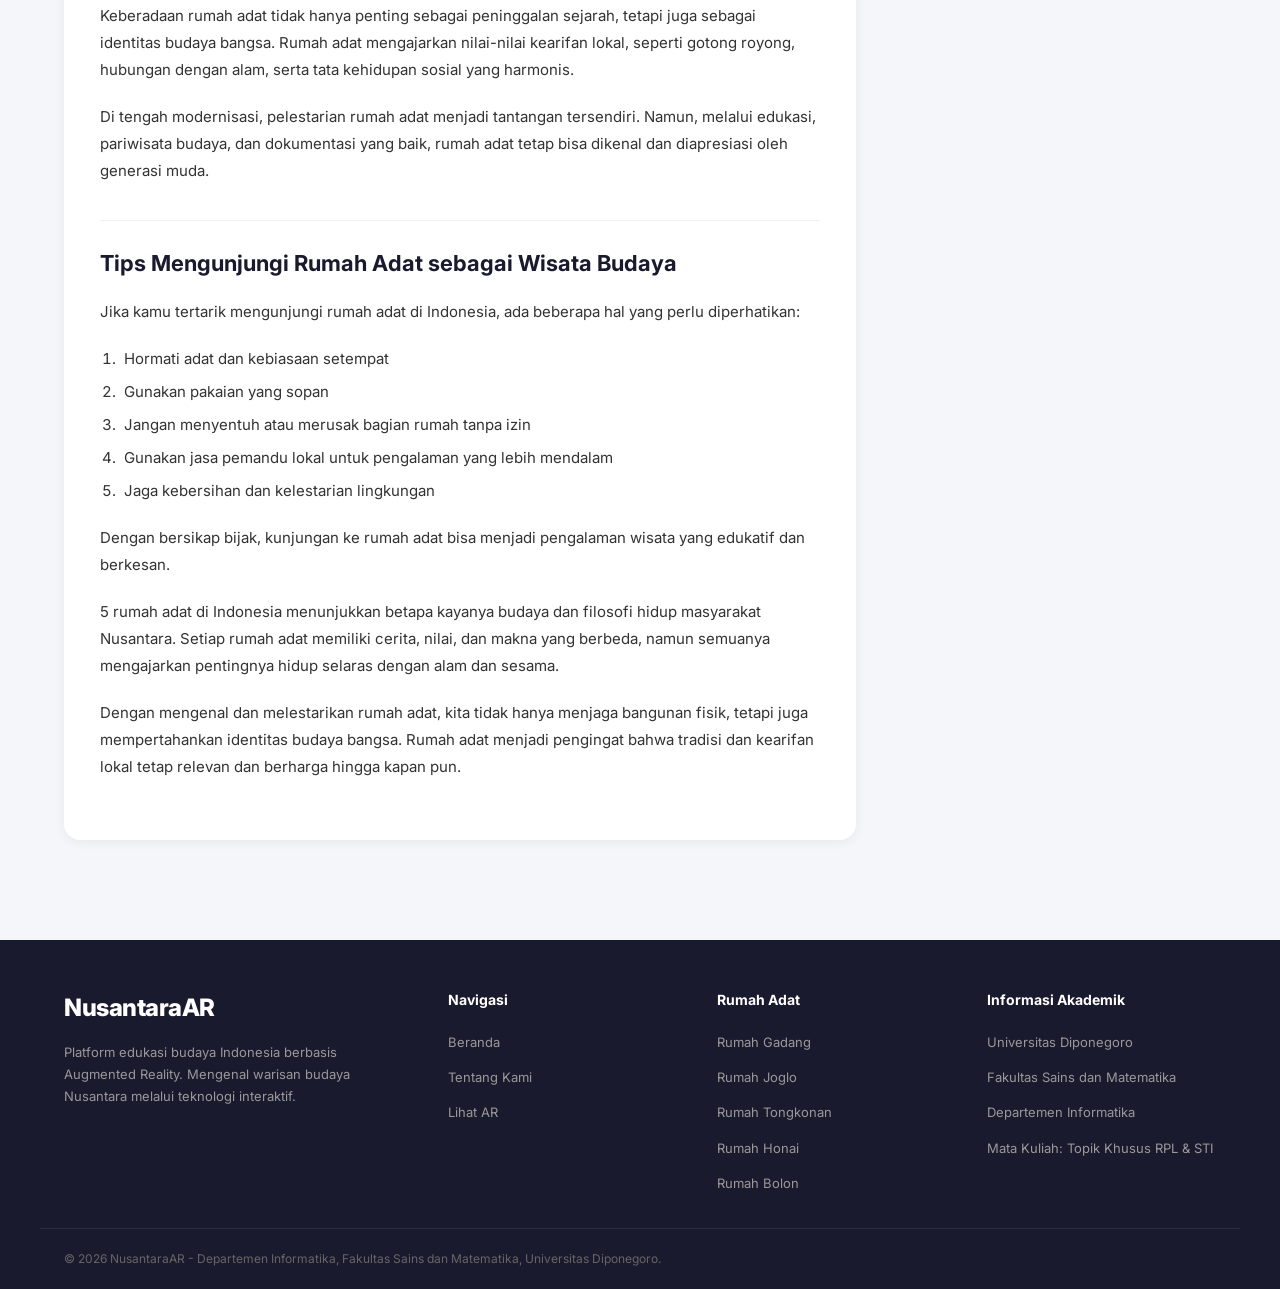
==== commit 625d1049: "update padding" ====
--- a/index.html
+++ b/index.html
@@ -9,7 +9,7 @@
   <title>5 Rumah Adat di Indonesia Beserta Makna dan Ciri Khasnya | NusantaraAR</title>
   <link rel="stylesheet" href="styles.css">
   <link rel="icon"
-    href="data:image/svg+xml,<svg xmlns='http://www.w3.org/2000/svg' viewBox='0 0 100 100'><text y='.9em' font-size='90'>🏠</text></svg>">
+    href="data:image/svg+xml,<svg xmlns='http://www.w3.org/2000/svg' viewBox='0 0 36 36'><rect width='36' height='36' rx='8' fill='%230064d2'/><path d='M8 26 L18 6 L28 26 Z' fill='none' stroke='white' stroke-width='2.5' stroke-linejoin='round'/><circle cx='18' cy='20' r='3' fill='white'/></svg>">
 </head>
 
 <body>
@@ -58,8 +58,10 @@
 
       <!-- Hero Image -->
       <div class="hero-image" id="hero-image">
-        <img src="images/hero.png" alt="Lima rumah adat Indonesia - Gadang, Joglo, Tongkonan, Honai, dan Bolon" loading="eager">
-        <p class="image-caption">Lima rumah adat khas Indonesia: Gadang, Joglo, Tongkonan, Honai, dan Bolon — cerminan kekayaan arsitektur Nusantara. (Sumber: Ilustrasi)</p>
+        <img src="images/hero.png" alt="Lima rumah adat Indonesia - Gadang, Joglo, Tongkonan, Honai, dan Bolon"
+          loading="eager">
+        <p class="image-caption">Lima rumah adat khas Indonesia: Gadang, Joglo, Tongkonan, Honai, dan Bolon — cerminan
+          kekayaan arsitektur Nusantara. (Sumber: Ilustrasi)</p>
       </div>
 
       <!-- Article Body -->
@@ -106,19 +108,23 @@
           <div class="ar-guide-steps">
             <div class="ar-guide-step">
               <div class="ar-guide-step-num">1</div>
-              <div class="ar-guide-step-text">Siapkan <strong>2 perangkat</strong>: satu untuk menampilkan gambar marker (laptop/tablet/HP lain), satu lagi HP untuk scan</div>
+              <div class="ar-guide-step-text">Siapkan <strong>2 perangkat</strong>: satu untuk menampilkan gambar marker
+                (laptop/tablet/HP lain), satu lagi HP untuk scan</div>
             </div>
             <div class="ar-guide-step">
               <div class="ar-guide-step-num">2</div>
-              <div class="ar-guide-step-text">Buka halaman ini di <strong>HP kedua</strong>, lalu tekan tombol <strong>"Lihat dalam AR"</strong> pada rumah adat yang diinginkan</div>
+              <div class="ar-guide-step-text">Buka halaman ini di <strong>HP kedua</strong>, lalu tekan tombol
+                <strong>"Lihat dalam AR"</strong> pada rumah adat yang diinginkan</div>
             </div>
             <div class="ar-guide-step">
               <div class="ar-guide-step-num">3</div>
-              <div class="ar-guide-step-text">Arahkan <strong>kamera HP</strong> ke gambar rumah adat yang ditampilkan di perangkat pertama</div>
+              <div class="ar-guide-step-text">Arahkan <strong>kamera HP</strong> ke gambar rumah adat yang ditampilkan
+                di perangkat pertama</div>
             </div>
             <div class="ar-guide-step">
               <div class="ar-guide-step-num">4</div>
-              <div class="ar-guide-step-text">Model 3D akan muncul! Geser layar untuk memutar, atau gunakan tombol untuk <strong>zoom dan posisi</strong></div>
+              <div class="ar-guide-step-text">Model 3D akan muncul! Geser layar untuk memutar, atau gunakan tombol untuk
+                <strong>zoom dan posisi</strong></div>
             </div>
           </div>
           <div class="ar-guide-note">
@@ -126,7 +132,8 @@
               <path
                 d="M12 2C6.48 2 2 6.48 2 12s4.48 10 10 10 10-4.48 10-10S17.52 2 12 2zm1 15h-2v-6h2v6zm0-8h-2V7h2v2z" />
             </svg>
-            <span>Dibutuhkan <strong>2 device</strong>: satu menampilkan gambar marker, satu lagi untuk scan. Pastikan browser mengizinkan akses kamera.</span>
+            <span>Dibutuhkan <strong>2 device</strong>: satu menampilkan gambar marker, satu lagi untuk scan. Pastikan
+              browser mengizinkan akses kamera.</span>
           </div>
         </div>
 
@@ -161,7 +168,7 @@
         </div>
         <p>
           Rumah Joglo adalah rumah adat khas masyarakat Jawa, khususnya di wilayah Jawa Tengah dan
-            Yogyakarta. Ciri utama dari Rumah Joglo terletak pada bentuk atapnya yang tinggi dan
+          Yogyakarta. Ciri utama dari Rumah Joglo terletak pada bentuk atapnya yang tinggi dan
           bertingkat, yang kemudian ditopang oleh empat tiang utama yang disebut saka guru.
         </p>
         <p>
@@ -326,7 +333,7 @@
       </div>
     </div>
     <div class="footer-bottom">
-      <p>&copy; 2026 NusantaraAR &mdash; Departemen Informatika, Fakultas Sains dan Matematika, Universitas Diponegoro.</p>
+      <p>&copy; 2026 NusantaraAR - Departemen Informatika, Fakultas Sains dan Matematika, Universitas Diponegoro.</p>
     </div>
   </footer>
 
